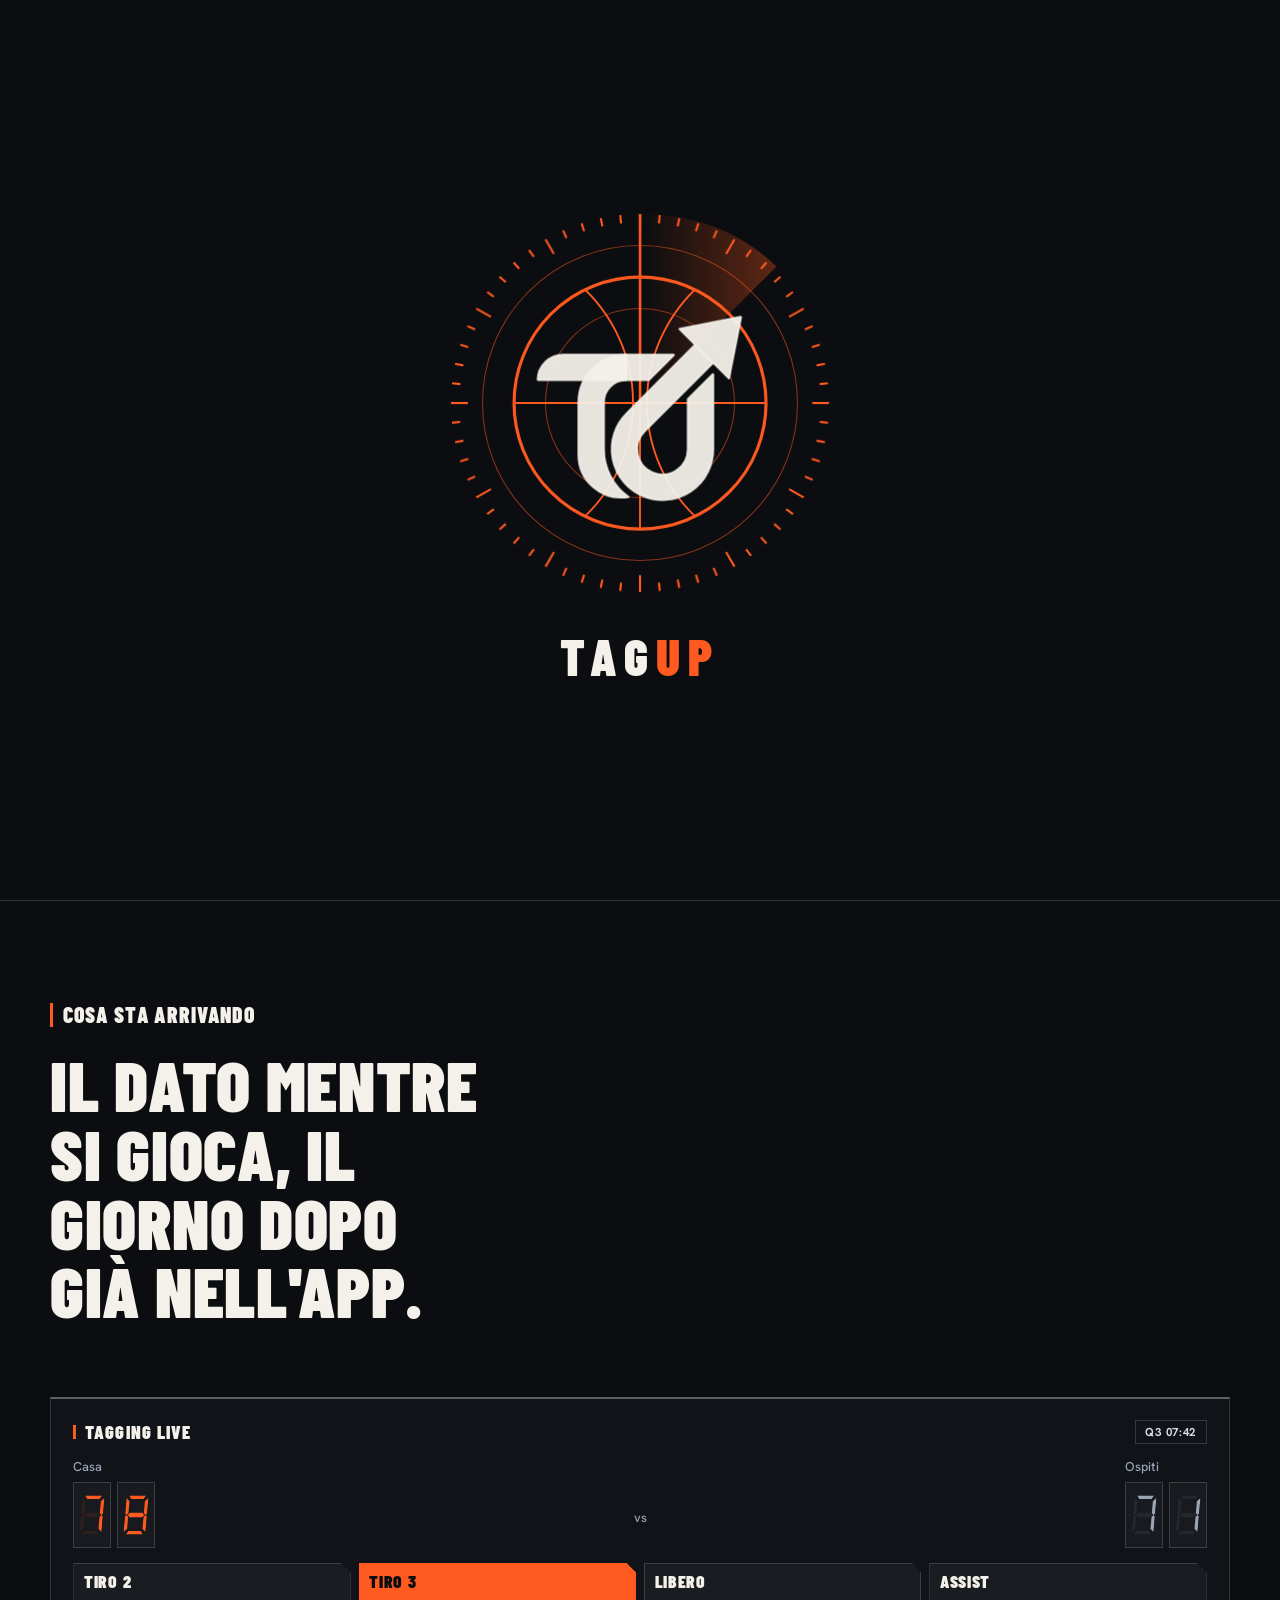
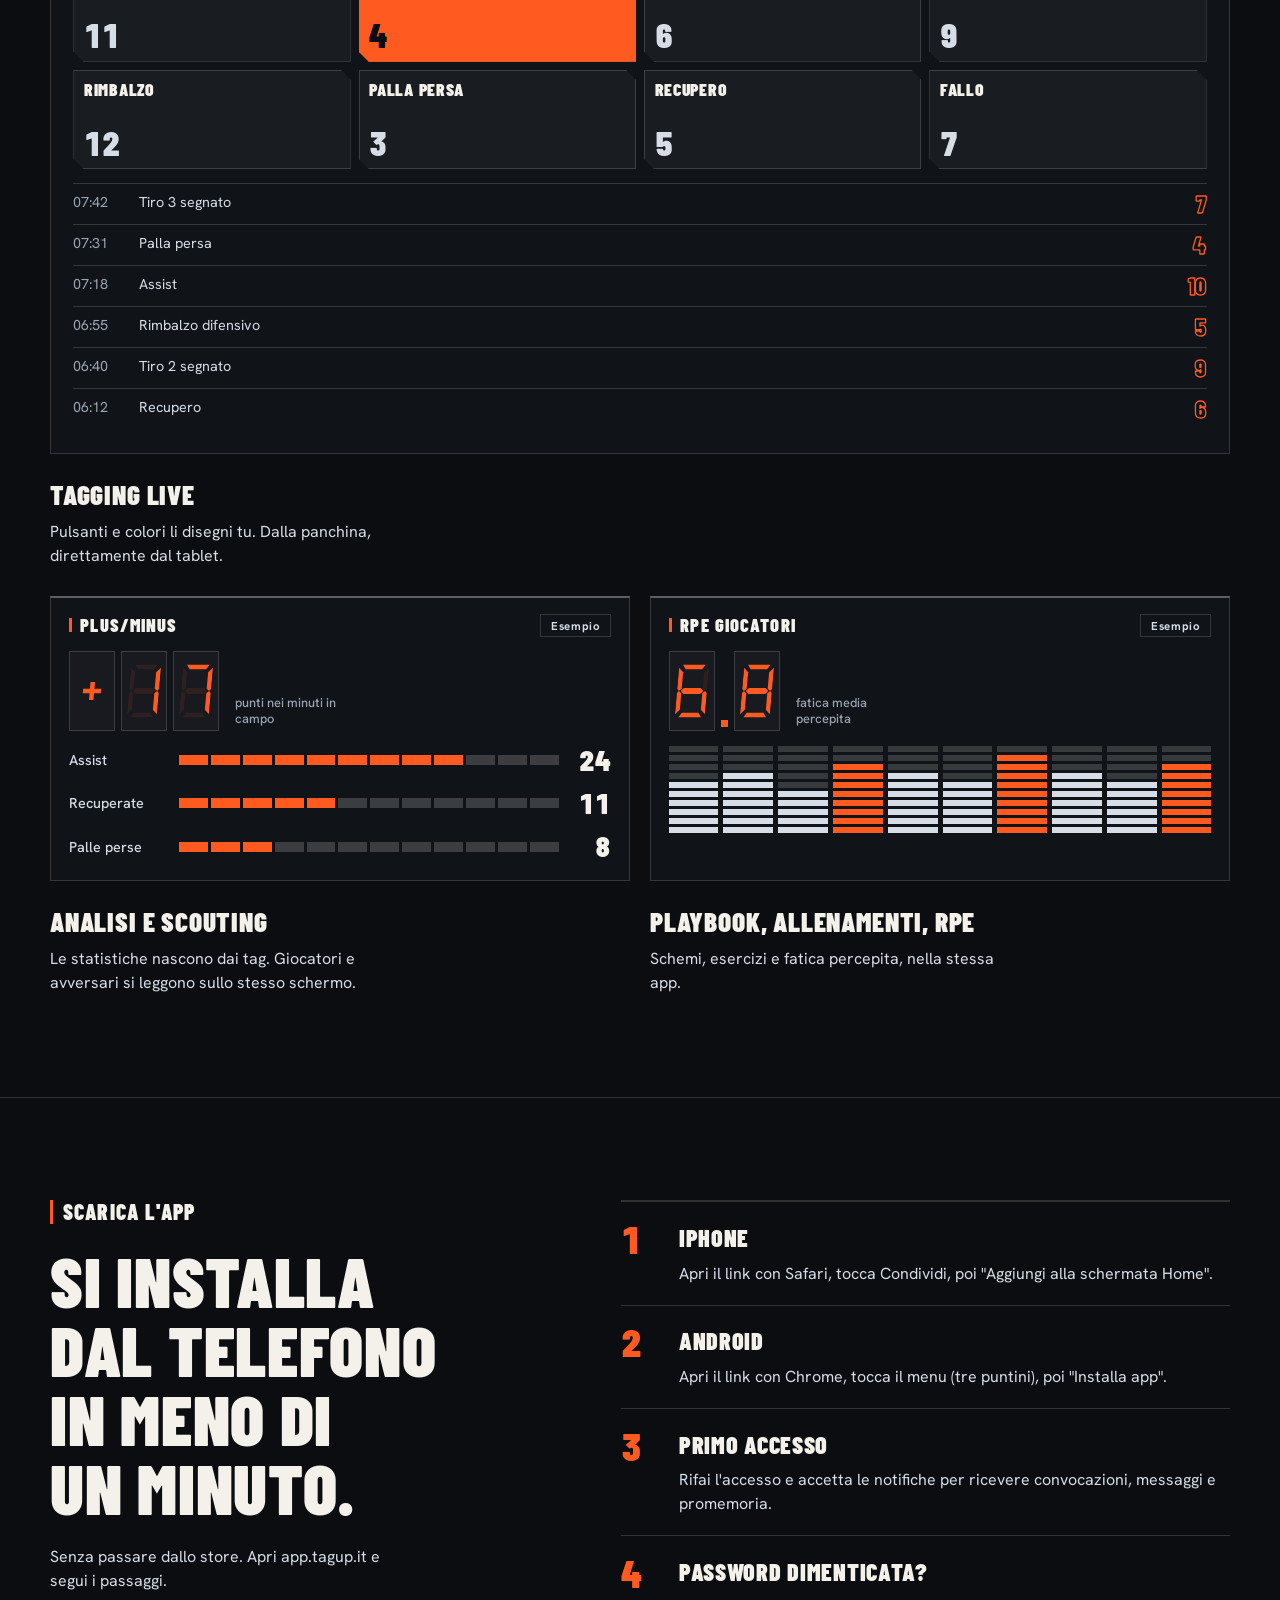
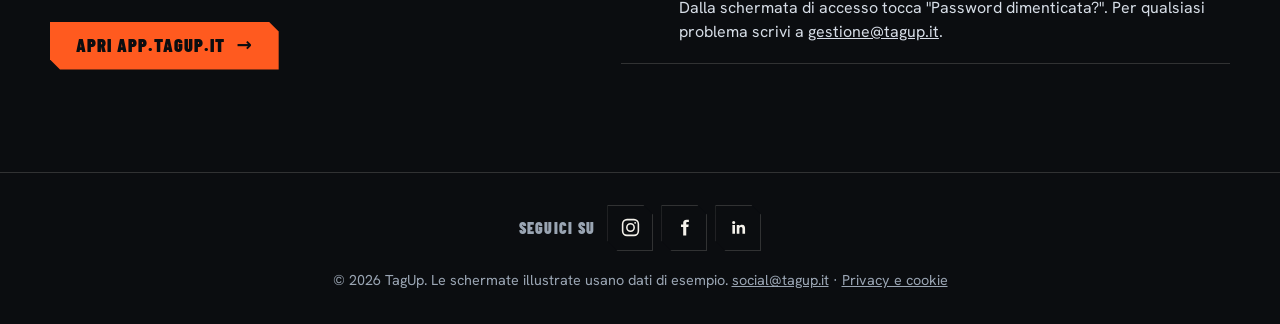
==== index.html @ e11e77d6 "Campo: corretti archi area e cerchio tiri liberi; blocchi allineati Co-Authored-By: Claude Sonnet 5." ====
<!doctype html><html lang="it"><head><meta charset="utf-8"><meta name="viewport" content="width=device-width, initial-scale=1, viewport-fit=cover"><title>TagUp | Sports intelligence per il basket italiano</title><meta name="description" content="TagUp è la piattaforma di sports intelligence per il basket italiano: tagging video, analisi, scouting e carichi di lavoro per società e allenatori. L'evoluzione del dato."><meta name="robots" content="index, follow, max-image-preview:large"><link rel="canonical" href="https://tagup.it/"><meta property="og:type" content="website"><meta property="og:locale" content="it_IT"><meta property="og:site_name" content="TagUp"><meta property="og:title" content="TagUp | Sports intelligence per il basket italiano"><meta property="og:description" content="Tagging, analisi, scouting e carichi di lavoro per il basket italiano. L'evoluzione del dato."><meta property="og:url" content="https://tagup.it/"><meta name="twitter:card" content="summary"><script type="application/ld+json">{"@context":"https://schema.org","@type":"Organization","name":"TagUp","url":"https://tagup.it/","logo":"https://tagup.it/assets/img/favicon-512.png","email":"social@tagup.it","description":"Sports intelligence per il basket italiano","sameAs":["https://www.instagram.com/tagup_sportsintelligence","https://www.facebook.com/share/19NBTanJYv/","https://www.linkedin.com/company/145360986/"]}</script><script type="application/ld+json">{"@context":"https://schema.org","@type":"WebSite","name":"TagUp","alternateName":"TagUp Sports Intelligence","url":"https://tagup.it/"}</script><meta name="theme-color" content="#0b0d10"><link rel="icon" href="/favicon.ico" sizes="any"><link rel="icon" type="image/svg+xml" href="/favicon.svg"><link rel="icon" type="image/png" sizes="48x48" href="/assets/img/favicon-48.png"><link rel="icon" type="image/png" sizes="192x192" href="/assets/img/favicon-192.png"><link rel="apple-touch-icon" href="/apple-touch-icon.png"><link rel="stylesheet" href="assets/css/app-fonts.css"><style>:root { --bg: #0b0d10; --ink: #f4f1ea; --mut: #9aa5b3; --or: #ff5a1f; --line: rgba(244,241,234,.16); --pad: max(18px, env(safe-area-inset-left, 0px)); color-scheme: dark; }
* { box-sizing: border-box; }
html { scroll-behavior: smooth; }
body { margin: 0; background: #0b0d10; color: var(--ink); font-family: "Archivo", "Helvetica Neue", Arial, sans-serif; line-height: 1.6; -webkit-font-smoothing: antialiased; overflow-x: clip; }
a { color: inherit; }
.sr { position: absolute; width: 1px; height: 1px; overflow: hidden; clip: rect(0 0 0 0); white-space: nowrap; }
:focus-visible { outline: 2px solid var(--or); outline-offset: 3px; }
.reel { position: relative; height: 100vh; height: 100svh; min-height: min(560px, 100svh); background: #0b0d10; overflow: hidden; }
#reel { position: absolute; inset: 0; width: 100%; height: 100%; display: block; }
.hud-top { position: absolute; z-index: 3; left: 0; right: 0; top: 0; display: flex; justify-content: space-between; align-items: center; padding: 18px var(--pad) 0 var(--pad); padding-right: max(18px, env(safe-area-inset-right, 0px)); }
.brand { display: inline-flex; align-items: center; gap: .6rem; font-weight: 900; font-size: 1.4rem; letter-spacing: .01em; text-decoration: none; text-transform: uppercase; }
.brand b { color: var(--or); } .mark { width: 36px; height: 33px; }
.pill { font-weight: 800; font-size: .72rem; letter-spacing: .2em; text-transform: uppercase; padding: .75rem 1rem; border: 1px solid var(--line); border-radius: 99px; color: var(--ink); background: rgba(6,8,12,.5); backdrop-filter: blur(6px); }
.pill i { display: inline-block; width: 7px; height: 7px; border-radius: 50%; background: var(--or); margin-right: .6rem; animation: pulse 1.6s infinite; }
@keyframes pulse { 50% { opacity: .25; } }
.hud-bot { position: absolute; z-index: 3; left: 0; right: 0; bottom: 0; padding: 0 var(--pad) max(18px, env(safe-area-inset-bottom, 0px)) var(--pad); padding-right: max(18px, env(safe-area-inset-right, 0px)); display: grid; gap: 14px; }
.hud-row { display: flex; justify-content: space-between; align-items: flex-end; gap: 18px; flex-wrap: wrap; }
.hud-l { min-width: 0; max-width: 520px; }
.idx { display: block; font-weight: 700; font-size: .72rem; letter-spacing: .22em; color: var(--mut); font-variant-numeric: tabular-nums; }
.hud-l b { display: block; font-weight: 900; font-size: clamp(1.4rem, 3vw, 2.1rem); text-transform: uppercase; letter-spacing: -.01em; line-height: 1.1; margin: .25rem 0; }
.hud-l p { margin: 0; color: #c8d0da; font-size: .98rem; line-height: 1.45; }
.cta { display: inline-flex; align-items: center; gap: .7rem; min-height: 52px; padding: 0 1.5rem; background: var(--or); color: #0b0f14; font-weight: 800; font-size: .84rem; letter-spacing: .16em; text-transform: uppercase; text-decoration: none; border-radius: 6px; transition: transform .2s, background .2s; }
.cta::after { content: "\2192"; } .cta:hover { background: #ff7a45; transform: translateY(-2px); }
.bar { display: flex; align-items: center; gap: 14px; }
.pp { flex: none; width: 40px; height: 40px; border: 1px solid var(--line); border-radius: 50%; background: rgba(6,8,12,.5); color: var(--ink); cursor: pointer; display: grid; place-items: center; }
.pp:hover { border-color: var(--ink); }
.pp::before { content: ""; width: 12px; height: 14px; border-left: 4px solid currentColor; border-right: 4px solid currentColor; }
.pp.is-paused::before { width: 0; height: 0; border: 0; border-left: 12px solid currentColor; border-top: 8px solid transparent; border-bottom: 8px solid transparent; margin-left: 3px; }
.segs { flex: 1; display: grid; grid-template-columns: 3fr 3fr 3.5fr 3.5fr 2fr; gap: 6px; min-width: 0; }
.segs button { position: relative; height: 22px; padding: 0; border: 0; background: transparent; cursor: pointer; }
.segs button::before { content: ""; position: absolute; left: 0; right: 0; top: 9px; height: 3px; background: var(--line); }
.segs button::after { content: ""; position: absolute; left: 0; right: 0; top: 9px; height: 3px; background: var(--or); transform: scaleX(var(--f, 0)); transform-origin: 0 50%; }
.segs button:hover::before { background: rgba(244,241,234,.4); }
#tc { flex: none; font-weight: 700; font-size: .72rem; letter-spacing: .14em; color: var(--mut); font-variant-numeric: tabular-nums; }
@media (max-width: 620px) { #tc { display: none; } .hud-l p { font-size: .9rem; } .cta { width: 100%; justify-content: center; } .hud-row { align-items: stretch; } .pill { font-size: .62rem; padding: .6rem .8rem; } }
.next { padding: clamp(4rem, 9vw, 7rem) var(--pad); border-top: 1px solid var(--line); background: #090c11; }
.wrap { max-width: 1180px; margin: 0 auto; }
.lab { display: flex; align-items: center; gap: .8rem; font-weight: 800; font-size: .74rem; letter-spacing: .22em; text-transform: uppercase; margin-bottom: 1.2rem; } .lab::before { content: ""; width: 28px; height: 3px; background: var(--or); }
.next h2 { font-weight: 900; text-transform: uppercase; font-size: clamp(2rem, 5vw, 3.6rem); line-height: .98; letter-spacing: -.01em; margin: 0 0 2.5rem; max-width: 16ch; }

.foot { padding: 2rem var(--pad); text-align: center; color: var(--mut); font-size: .9rem; border-top: 1px solid var(--line); background: #0b0d10; }
.foot a { text-decoration: underline; }
@media (prefers-reduced-motion: reduce) { .pill i { animation: none; } html { scroll-behavior: auto; } }

.hud-r { display: flex; align-items: center; gap: 18px; flex-wrap: wrap; }
.soc { display: flex; align-items: center; gap: 12px; }
.soc__t { font-weight: 800; font-size: .72rem; letter-spacing: .2em; text-transform: uppercase; color: var(--mut); }
.soc__l { list-style: none; margin: 0; padding: 0; display: flex; gap: 8px; }
.soc__l a { display: grid; place-items: center; width: 46px; height: 46px; border: 1px solid var(--line); border-radius: 50%; color: var(--ink); background: rgba(6,8,12,.55); backdrop-filter: blur(6px); transition: border-color .2s, color .2s, transform .2s; }
.soc__l a:hover { border-color: var(--or); color: var(--or); transform: translateY(-2px); }
.soc__l svg { width: 21px; height: 21px; }
.soc--f { justify-content: center; margin-bottom: 1.2rem; }
.foot p { margin: 0; }
@media (max-width: 620px) { .hud-r { width: 100%; flex-direction: column; align-items: stretch; gap: 12px; } .hud-r .soc { justify-content: space-between; } }

.hud-l p { min-height: 2.9em; }
@media (max-width: 620px) {
  .hud-r { flex-direction: row; align-items: center; gap: 10px; }
  .hud-r .soc__t { display: none; } .hud-r .soc { flex: none; } .hud-r .cta { flex: 1; width: auto; min-width: 0; padding: 0 1rem; min-height: 46px; }
  .hud-bot { gap: 10px; } .hud-l p { min-height: 0; font-size: .88rem; } .hud-l b { font-size: 1.25rem; }
}
@media (max-height: 520px) { .hud-l p { display: none; } .hud-bot { gap: 8px; } .hud-l b { font-size: 1.2rem; margin: .15rem 0 0; } .pill { padding: .55rem .8rem; } }
@media (max-width: 380px) { .brand { font-size: 1.2rem; } .mark { width: 30px; height: 28px; } }

.app { padding: clamp(4rem, 9vw, 7rem) var(--pad); border-top: 1px solid var(--line); background: #0b0d10; }
.app__in { display: grid; gap: 2.5rem; grid-template-columns: minmax(0, 1fr); max-width: 1100px; margin: 0 auto; }
.app h2 { font-weight: 900; text-transform: uppercase; font-size: clamp(1.9rem, 4.6vw, 3.2rem); line-height: 1; letter-spacing: -.01em; margin: 0 0 1.2rem; }
.app__p { color: var(--mut); margin: 0 0 1.6rem; max-width: 40ch; }
.app__cta { display: inline-flex; width: auto; }
.steps { list-style: none; margin: 0; padding: 0; display: grid; gap: 0; counter-reset: s; min-width: 0; }
.steps li { display: grid; gap: .35rem; padding: 1.2rem 0 1.3rem 0; border-top: 1px solid var(--line); }
.steps li:last-child { border-bottom: 1px solid var(--line); }
.steps b { font-weight: 800; text-transform: uppercase; letter-spacing: .08em; font-size: .85rem; color: var(--or, #ff5a1f); }
.steps span { color: #f4f1ea; line-height: 1.5; overflow-wrap: anywhere; }
.steps a { text-decoration: underline; }
@media (min-width: 860px) { .app__in { grid-template-columns: minmax(0, 5fr) minmax(0, 6fr); gap: 4rem; align-items: start; } }

/* ===== Sistema visivo: sala controllo ===== */
/* token centralizzati: cambiare qui cambia tutto il sito */
:root {
  --bg: #0b0d10; --panel: rgba(18,21,26,.72); --ink: #f4f1ea; --mut: #9aa5b3; --soft: #d6dde6;
  --line: rgba(244,241,234,.16); --line-2: rgba(244,241,234,.34);
  --or: #ff5a1f; --or-t: #ff9a6b; --on-or: #0b0d10;
  --display: "Tagup Display", "Arial Narrow", Impact, sans-serif; --text: "Tagup Text", system-ui, -apple-system, "Segoe UI", sans-serif;
  --cut: polygon(0 0, calc(100% - 10px) 0, 100% 10px, 100% 100%, 10px 100%, 0 calc(100% - 10px));
  --fs-big: clamp(2rem, 5.6vw, 4.4rem); --fs-t: clamp(1.7rem, 3.4vw, 2.5rem);
}
body { font-family: var(--text); font-size: 16px; line-height: 1.5; background: var(--bg); color: var(--ink); }
.reel { background: var(--bg); }
.next, .app, .foot { background: var(--bg); }
.skip-l { position: absolute; left: 12px; top: -60px; z-index: 100000; background: var(--or); color: var(--on-or); font: 400 1.1rem var(--display); letter-spacing: .06em; padding: .7rem 1rem; text-decoration: none; text-transform: uppercase; clip-path: var(--cut); }
.skip-l:focus { top: 12px; }
/* titoli, pulsanti e numeri: display condensato, maiuscolo, niente ombre */
.brand, .hud-l b, .big, .blk h3, .steps b, .ct, .cta, .pill { font-family: var(--display); font-weight: 400; text-transform: uppercase; }
.brand { font-size: 1.7rem; letter-spacing: .02em; line-height: 1.1; }
.hud-l b { font-size: var(--fs-t); line-height: 1.05; letter-spacing: .02em; }
.idx, #tc { font-family: var(--text); font-variant-numeric: tabular-nums; }
/* intestazione di sezione: barra d'accento da 3px, come nell'app */
.ct { display: flex; align-items: center; gap: .6rem; margin: 0 0 1.4rem; font-size: 1.35rem; letter-spacing: .06em; }
.ct::before { content: ""; width: 3px; height: 1.1em; background: var(--or); flex: none; }
.big { margin: 0; font-size: var(--fs-big); line-height: .98; letter-spacing: .01em; max-width: 14ch; text-wrap: balance; }
/* pulsanti: spigoli tagliati, riempimento piatto */
.pill { font-size: 1rem; letter-spacing: .06em; padding: .55rem 1rem; border: 1px solid var(--line); border-radius: 0; clip-path: var(--cut); background: var(--bg); }
.pill i { border-radius: 0; width: 7px; height: 7px; }
.cta { min-height: 48px; padding: 0 1.6rem; font-size: 1.15rem; letter-spacing: .06em; background: var(--or); border: 0; border-radius: 0; color: var(--on-or); clip-path: var(--cut); }
.cta:hover { background: var(--or-t); transform: none; filter: none; }
.cta::after { content: "\2192"; font-family: var(--text); font-weight: 700; }
.soc__l a, .pp { border-radius: 0; background: var(--bg); clip-path: var(--cut); border: 0; box-shadow: inset 0 0 0 1px var(--line); }
.soc__l a { box-shadow: inset 0 0 0 1px var(--line); } .soc__l a:hover { color: var(--or-t); box-shadow: inset 0 0 0 1px var(--or); transform: none; }
.soc__t { font: 400 1rem var(--display); letter-spacing: .08em; text-transform: uppercase; color: var(--mut); }
.hud-l p, .card p, .blk p, .steps span, .app__p { color: var(--soft); }
.hud-l p { font-size: 1rem; }
/* schermate dell'app in miniatura: stessi pannelli, chip e numeri dell'app, dati di esempio */
.next { padding: clamp(3.5rem, 8vw, 7rem) var(--pad); border-top: 1px solid var(--line); }
.blocks { display: grid; gap: 1.25rem; margin-top: clamp(2.5rem, 6vw, 4.5rem); grid-template-columns: minmax(0, 1fr); }
.blk { display: flex; flex-direction: column; gap: .7rem; min-width: 0; }
.blk h3 { margin: .9rem 0 0; font-size: 1.7rem; line-height: 1.05; letter-spacing: .03em; }
.blk p { margin: 0; max-width: 40ch; }
.scr { margin: 0; flex: 1; display: flex; flex-direction: column; gap: .9rem; padding: 1rem 1.1rem 1.2rem; background: var(--panel); border: 1px solid var(--line); border-top: 2px solid var(--line-2); }
.scr__h { display: flex; justify-content: space-between; align-items: center; gap: .6rem; }
.scr__t { display: flex; align-items: center; gap: .55rem; font: 400 1.15rem var(--display); letter-spacing: .06em; text-transform: uppercase; }
.scr__t::before { content: ""; width: 3px; height: 14px; background: var(--or); }
.chip { font: 700 .72rem var(--text); letter-spacing: .06em; padding: .2rem .6rem; border: 1px solid var(--line); color: var(--soft); font-variant-numeric: tabular-nums; white-space: nowrap; }
.kv { font: 400 3.4rem/1 var(--display); font-variant-numeric: tabular-nums; color: var(--or); }
.scr .gl { stroke: var(--line); stroke-width: 1; fill: none; vector-effect: non-scaling-stroke; }
.scr .ln { fill: none; stroke-width: 2; stroke-linejoin: miter; vector-effect: non-scaling-stroke; } .scr .ln.o { stroke: var(--or); } .scr .ln.w { stroke: var(--soft); }
.scr .dt.o { fill: var(--or); } .scr .dt.w { fill: var(--soft); }
.pad { display: grid; grid-template-columns: repeat(4, minmax(0, 1fr)); gap: .5rem; }
.tg { display: flex; flex-direction: column; justify-content: space-between; gap: .5rem; min-height: 4.6rem; padding: .55rem .6rem; border: 1px solid var(--line); background: rgba(244,241,234,.04); clip-path: var(--cut); }
.tg b { font: 400 1.05rem/1.05 var(--display); letter-spacing: .04em; text-transform: uppercase; }
.tg i { font: 400 1.7rem/1 var(--display); font-style: normal; color: var(--mut); font-variant-numeric: tabular-nums; }
.tg.on { background: var(--or); border-color: var(--or); } .tg.on b, .tg.on i { color: var(--on-or); }
.ev { list-style: none; margin: 0; padding: 0; display: grid; }
.ev li { display: grid; grid-template-columns: 3.4rem 1fr auto; gap: .7rem; padding: .5rem 0; border-top: 1px solid var(--line); font-size: .9rem; color: var(--soft); }
.ev time { color: var(--mut); font-variant-numeric: tabular-nums; } .ev b { font: 400 1.05rem var(--display); letter-spacing: .04em; color: var(--ink); }
@media (min-width: 900px) {
  .blocks { grid-template-columns: repeat(12, minmax(0, 1fr)); grid-template-rows: auto auto; column-gap: 1.25rem; row-gap: 1.75rem; }
  .b1 { grid-column: 1 / -1; } .b2 { grid-column: 1 / span 6; } .b3 { grid-column: 7 / span 6; } .b2 .scr, .b3 .scr { flex: 1; }
  .b1 .scr { padding: 1.3rem 1.4rem 1.5rem; } 
  .b1 .tg { min-height: 6.2rem; } .b1 .kv { font-size: 4rem; }
}
@media (max-width: 420px) { .pad { grid-template-columns: repeat(2, minmax(0, 1fr)); } }
/* una sola animazione d'ingresso: le linee dei grafici si tracciano quando entrano in vista */
.js .tr { stroke-dasharray: 1; stroke-dashoffset: 1; }
.js .blk.in .tr { animation: trace 1.2s cubic-bezier(.3,.6,.2,1) forwards; } .js .blk.in .tr:nth-child(odd) { animation-delay: .1s; }
@keyframes trace { to { stroke-dashoffset: 0; } }
/* sezione app: i passi sono davvero una sequenza, quindi numerati */
.app { padding: clamp(3.5rem, 8vw, 7rem) var(--pad); border-top: 1px solid var(--line); }
.app__p { color: var(--soft); margin: 1.4rem 0 1.8rem; max-width: 38ch; }
.steps { counter-reset: s; border-top: 2px solid var(--line); }
.steps li { counter-increment: s; grid-template-columns: 3.2rem minmax(0, 1fr); column-gap: .4rem; padding: 1.1rem 0 1.2rem; border-top: 0; border-bottom: 1px solid var(--line); }
.steps li::before { content: counter(s); grid-row: 1 / span 2; font: 400 2.4rem/1 var(--display); color: var(--or); font-variant-numeric: tabular-nums; }
.steps li:last-child { border-bottom: 1px solid var(--line); }
.steps b { font-size: 1.5rem; letter-spacing: .03em; color: var(--ink); }
.steps span { color: var(--soft); }
.foot { border-top: 1px solid var(--line); font-size: .9rem; color: var(--mut); }
a:hover { color: var(--or-t); }
:focus-visible { outline: 3px solid var(--or); outline-offset: 3px; }
.cta:focus-visible, .pill:focus-visible, .soc__l a:focus-visible, .pp:focus-visible, .skip-l:focus-visible { clip-path: none; }
@media (max-width: 620px) { .brand { font-size: 1.5rem; } }
@media (prefers-reduced-motion: reduce) { .js .tr { stroke-dasharray: none; stroke-dashoffset: 0; } .js .blk.in .tr { animation: none; } }
.next .ct, .app .ct { max-width: none; font-size: 1.35rem; line-height: 1.1; letter-spacing: .06em; margin: 0 0 1.4rem; text-transform: uppercase; }
.app__in { max-width: 1180px; }

/* ===== componenti dell'app: display a 7 segmenti, barre a celle, numeri a contorno ===== */
.dgs { display: inline-flex; gap: 6px; align-items: flex-end; }
.dg { width: 38px; height: 66px; display: grid; place-items: center; padding: 7px; background: rgba(244,241,234,.03); border: 1px solid var(--line); color: var(--or); }
.dg svg { width: 100%; height: 100%; display: block; transform: skewX(-5deg); } .dg .s { fill: currentColor; opacity: .09; } .dg .s.on { opacity: 1; }
.lose .dg { color: var(--mut); } .dgs .pt { width: 7px; height: 7px; background: var(--or); align-self: flex-end; margin-bottom: 4px; }
.score { display: flex; align-items: flex-end; justify-content: space-between; gap: .8rem; }
.score > div { display: grid; gap: .45rem; } .score small, .scr__d small { font: 500 .8rem var(--text); color: var(--mut); }
.score em { font: 500 .8rem var(--text); font-style: normal; color: var(--mut); padding-bottom: 1.4rem; }
.scr__d { display: flex; align-items: flex-end; gap: 1rem; flex-wrap: wrap; } .scr__d small { padding-bottom: .3rem; max-width: 16ch; line-height: 1.25; }
.scr__d .dg { width: 46px; height: 80px; }
.pm { display: grid; grid-template-columns: 6.2rem minmax(0, 1fr) 2.6rem; align-items: center; gap: .7rem; font: 500 .9rem var(--text); color: var(--soft); }
.pm b { font: 900 1.8rem/1 var(--display); color: var(--ink); text-align: right; font-variant-numeric: tabular-nums; }
.sb { display: grid; grid-template-columns: repeat(12, 1fr); gap: 3px; height: 10px; } .sb i { background: var(--line-2); opacity: .55; } .sb i.on { background: var(--or); opacity: 1; }
.eqw { display: grid; grid-template-columns: repeat(10, 1fr); gap: 5px; align-items: end; }
.eqc { display: flex; flex-direction: column-reverse; gap: 3px; } .eqc i { height: 6px; background: var(--line-2); opacity: .5; } .eqc i.on { background: var(--soft); opacity: 1; } .eqc.hot i.on { background: var(--or); }
.ev b.jn { font: 900 1.5rem/1 var(--display); color: transparent; -webkit-text-stroke: 1.3px var(--or); letter-spacing: .02em; min-width: 2ch; text-align: right; }
.tg i { color: var(--soft); } .tg b { font-size: 1.1rem; } .tg i { font-size: 2.1rem; }
.tg.on { box-shadow: none; }
.scr { background: rgba(18,21,26,.82); }
</style></head><body><a class="skip-l" href="#main">Vai ai contenuti</a><div id="tgjv" aria-hidden="true">
<svg viewBox="0 0 400 400" aria-hidden="true"><defs><linearGradient id="rg3" x1="0" y1="0" x2="1" y2="0"><stop offset="0" stop-color="#ff5a1f" stop-opacity="0"/><stop offset="1" stop-color="#ff5a1f" stop-opacity=".35"/></linearGradient><clipPath id="rc3"><circle cx="200" cy="200" r="120"/></clipPath></defs><g class="hud"><circle class="rrg" cx="200" cy="200" r="150"/><circle class="rrg" cx="200" cy="200" r="90"/><line class="rtk" x1="364.0" y1="200.0" x2="380.0" y2="200.0" style="animation-delay:0.10s"/><line class="rtk" x1="371.1" y1="218.0" x2="379.0" y2="218.8" style="animation-delay:0.12s"/><line class="rtk" x1="368.2" y1="235.8" x2="376.1" y2="237.4" style="animation-delay:0.14s"/><line class="rtk" x1="363.6" y1="253.2" x2="371.2" y2="255.6" style="animation-delay:0.16s"/><line class="rtk" x1="357.1" y1="270.0" x2="364.4" y2="273.2" style="animation-delay:0.18s"/><line class="rtk" x1="342.0" y1="282.0" x2="355.9" y2="290.0" style="animation-delay:0.20s"/><line class="rtk" x1="339.2" y1="301.1" x2="345.6" y2="305.8" style="animation-delay:0.22s"/><line class="rtk" x1="327.8" y1="315.1" x2="333.8" y2="320.4" style="animation-delay:0.24s"/><line class="rtk" x1="315.1" y1="327.8" x2="320.4" y2="333.8" style="animation-delay:0.26s"/><line class="rtk" x1="301.1" y1="339.2" x2="305.8" y2="345.6" style="animation-delay:0.28s"/><line class="rtk" x1="282.0" y1="342.0" x2="290.0" y2="355.9" style="animation-delay:0.30s"/><line class="rtk" x1="270.0" y1="357.1" x2="273.2" y2="364.4" style="animation-delay:0.32s"/><line class="rtk" x1="253.2" y1="363.6" x2="255.6" y2="371.2" style="animation-delay:0.34s"/><line class="rtk" x1="235.8" y1="368.2" x2="237.4" y2="376.1" style="animation-delay:0.36s"/><line class="rtk" x1="218.0" y1="371.1" x2="218.8" y2="379.0" style="animation-delay:0.38s"/><line class="rtk" x1="200.0" y1="364.0" x2="200.0" y2="380.0" style="animation-delay:0.40s"/><line class="rtk" x1="182.0" y1="371.1" x2="181.2" y2="379.0" style="animation-delay:0.42s"/><line class="rtk" x1="164.2" y1="368.2" x2="162.6" y2="376.1" style="animation-delay:0.44s"/><line class="rtk" x1="146.8" y1="363.6" x2="144.4" y2="371.2" style="animation-delay:0.46s"/><line class="rtk" x1="130.0" y1="357.1" x2="126.8" y2="364.4" style="animation-delay:0.48s"/><line class="rtk" x1="118.0" y1="342.0" x2="110.0" y2="355.9" style="animation-delay:0.50s"/><line class="rtk" x1="98.9" y1="339.2" x2="94.2" y2="345.6" style="animation-delay:0.52s"/><line class="rtk" x1="84.9" y1="327.8" x2="79.6" y2="333.8" style="animation-delay:0.54s"/><line class="rtk" x1="72.2" y1="315.1" x2="66.2" y2="320.4" style="animation-delay:0.56s"/><line class="rtk" x1="60.8" y1="301.1" x2="54.4" y2="305.8" style="animation-delay:0.58s"/><line class="rtk" x1="58.0" y1="282.0" x2="44.1" y2="290.0" style="animation-delay:0.60s"/><line class="rtk" x1="42.9" y1="270.0" x2="35.6" y2="273.2" style="animation-delay:0.62s"/><line class="rtk" x1="36.4" y1="253.2" x2="28.8" y2="255.6" style="animation-delay:0.64s"/><line class="rtk" x1="31.8" y1="235.8" x2="23.9" y2="237.4" style="animation-delay:0.66s"/><line class="rtk" x1="28.9" y1="218.0" x2="21.0" y2="218.8" style="animation-delay:0.68s"/><line class="rtk" x1="36.0" y1="200.0" x2="20.0" y2="200.0" style="animation-delay:0.70s"/><line class="rtk" x1="28.9" y1="182.0" x2="21.0" y2="181.2" style="animation-delay:0.72s"/><line class="rtk" x1="31.8" y1="164.2" x2="23.9" y2="162.6" style="animation-delay:0.74s"/><line class="rtk" x1="36.4" y1="146.8" x2="28.8" y2="144.4" style="animation-delay:0.76s"/><line class="rtk" x1="42.9" y1="130.0" x2="35.6" y2="126.8" style="animation-delay:0.78s"/><line class="rtk" x1="58.0" y1="118.0" x2="44.1" y2="110.0" style="animation-delay:0.80s"/><line class="rtk" x1="60.8" y1="98.9" x2="54.4" y2="94.2" style="animation-delay:0.82s"/><line class="rtk" x1="72.2" y1="84.9" x2="66.2" y2="79.6" style="animation-delay:0.84s"/><line class="rtk" x1="84.9" y1="72.2" x2="79.6" y2="66.2" style="animation-delay:0.86s"/><line class="rtk" x1="98.9" y1="60.8" x2="94.2" y2="54.4" style="animation-delay:0.88s"/><line class="rtk" x1="118.0" y1="58.0" x2="110.0" y2="44.1" style="animation-delay:0.90s"/><line class="rtk" x1="130.0" y1="42.9" x2="126.8" y2="35.6" style="animation-delay:0.92s"/><line class="rtk" x1="146.8" y1="36.4" x2="144.4" y2="28.8" style="animation-delay:0.94s"/><line class="rtk" x1="164.2" y1="31.8" x2="162.6" y2="23.9" style="animation-delay:0.96s"/><line class="rtk" x1="182.0" y1="28.9" x2="181.2" y2="21.0" style="animation-delay:0.98s"/><line class="rtk" x1="200.0" y1="36.0" x2="200.0" y2="20.0" style="animation-delay:1.00s"/><line class="rtk" x1="218.0" y1="28.9" x2="218.8" y2="21.0" style="animation-delay:1.02s"/><line class="rtk" x1="235.8" y1="31.8" x2="237.4" y2="23.9" style="animation-delay:1.04s"/><line class="rtk" x1="253.2" y1="36.4" x2="255.6" y2="28.8" style="animation-delay:1.06s"/><line class="rtk" x1="270.0" y1="42.9" x2="273.2" y2="35.6" style="animation-delay:1.08s"/><line class="rtk" x1="282.0" y1="58.0" x2="290.0" y2="44.1" style="animation-delay:1.10s"/><line class="rtk" x1="301.1" y1="60.8" x2="305.8" y2="54.4" style="animation-delay:1.12s"/><line class="rtk" x1="315.1" y1="72.2" x2="320.4" y2="66.2" style="animation-delay:1.14s"/><line class="rtk" x1="327.8" y1="84.9" x2="333.8" y2="79.6" style="animation-delay:1.16s"/><line class="rtk" x1="339.2" y1="98.9" x2="345.6" y2="94.2" style="animation-delay:1.18s"/><line class="rtk" x1="342.0" y1="118.0" x2="355.9" y2="110.0" style="animation-delay:1.20s"/><line class="rtk" x1="357.1" y1="130.0" x2="364.4" y2="126.8" style="animation-delay:1.22s"/><line class="rtk" x1="363.6" y1="146.8" x2="371.2" y2="144.4" style="animation-delay:1.24s"/><line class="rtk" x1="368.2" y1="164.2" x2="376.1" y2="162.6" style="animation-delay:1.26s"/><line class="rtk" x1="371.1" y1="182.0" x2="379.0" y2="181.2" style="animation-delay:1.28s"/><g class="rsw"><path d="M200 200L200 20A180 180 0 0 1 330 70Z" fill="url(#rg3)"/><line x1="200" y1="200" x2="200" y2="20" stroke="#ff5a1f" stroke-width="2.5"/></g><circle class="rbl" cx="200" cy="200" r="120"/><g clip-path="url(#rc3)"><path class="rsm" d="M200 70V330M70 200H330M136 82A150 150 0 0 1 136 318M264 82A150 150 0 0 0 264 318"/></g></g><g transform="translate(200 204) scale(.42) translate(-295 -410)"><path class="lp" pathLength="1" d="M62.80 348.6A58 58 0 0 1 120.80 290.6H263.80V348.6Z"/><path class="lp" pathLength="1" d="M373.03 290.6H263.80A108.5 108.5 0 0 0 155.30 399.10V517.5A97.51 97.51 0 0 0 269.32 613.60A132.70 132.70 0 0 1 213.30 505.30V399.10A50.5 50.5 0 0 1 263.80 348.6H315.03Z"/><path class="lp" pathLength="1" d="M461.20 333.81V505.3A115.2 115.2 0 1 1 264.54 423.84L420.07 268.31L461.01 309.25L305.48 464.78A57.3 57.3 0 1 0 403.30 505.30V391.71Z"/><path class="lp" pathLength="1" d="M524.64 204.68L496.97 345.21L440.54 288.78L384.11 232.35Z"/></g></svg>
<div class="tgjv-nm">Tag<b>Up</b></div>
</div>
<style>
#tgjv{position:fixed;inset:0;z-index:99999;background:#0b0d10;display:none;flex-direction:column;align-items:center;justify-content:center;gap:18px;padding-bottom:3vh;cursor:pointer;overflow:hidden}
#tgjv.on{display:flex}
#tgjv.out{animation:tgjvout .5s ease-in forwards}
#tgjv svg{width:min(70vmin,420px);height:auto;overflow:visible}
#tgjv .tgjv-nm{font:900 clamp(30px,7.5vw,50px)/1 "Tagup Display","Arial Narrow",system-ui,sans-serif;letter-spacing:.16em;text-transform:uppercase;color:#f4f1ea;opacity:0;animation:tgjvo .5s 1.5s forwards}
#tgjv .rrg{fill:none;stroke:#ff5a1f;stroke-width:1;opacity:.5}
#tgjv .rtk{stroke:#ff5a1f;stroke-width:2;opacity:0;animation:tgjvo .6s .2s forwards}
#tgjv .rsw{transform-origin:200px 200px;animation:tgjvsp 1.6s .1s linear 2}
#tgjv .rbl{fill:none;stroke:#ff5a1f;stroke-width:3;opacity:0;animation:tgjvo .3s .5s forwards}
#tgjv .rsm{fill:none;stroke:#ff5a1f;stroke-width:1.8;opacity:0;animation:tgjvo .3s .8s forwards}
#tgjv .lp{fill:rgba(255,90,31,0);stroke:#ff5a1f;stroke-width:4;stroke-linejoin:round;stroke-dasharray:1;stroke-dashoffset:1;animation:tgjvd 1s .9s forwards,tgjvlf .4s 1.8s forwards}
#tgjv .tgjv-nm b{color:#ff5a1f}html.tgjv-lock{overflow:hidden}
#tgjv .hud,#tgjv .tgjv-nm{transition:opacity .35s ease-out}
#tgjv.fly{background:transparent;pointer-events:none;transition:background .35s ease-out;cursor:default}
#tgjv.fly .hud,#tgjv.fly .tgjv-nm{opacity:0!important}
#tgjv svg{transition:transform .8s cubic-bezier(.65,0,.2,1),opacity .25s ease-out}
#tgjv.land svg{opacity:0}
html.tgjv-brand .brand .mark{opacity:0}.brand .mark{transition:opacity .25s ease-out}
@keyframes tgjvo{to{opacity:1}}@keyframes tgjvd{to{stroke-dashoffset:0}}@keyframes tgjvsp{to{transform:rotate(360deg)}}
@keyframes tgjvlf{to{fill:rgba(244,241,234,.95);stroke:rgba(244,241,234,.95)}}@keyframes tgjvout{to{opacity:0}}
@media (prefers-reduced-motion:reduce){#tgjv{display:none!important}}
</style>
<script>
(function(){
  var el=document.getElementById('tgjv');if(!el)return;
  var rilascia=function(){window.__tgjvHold=false;document.documentElement.classList.remove('tgjv-lock');if(window.__reelRelease)window.__reelRelease()};
  try{if(matchMedia('(prefers-reduced-motion: reduce)').matches)return}catch(e){}
  window.__tgjvHold=true;document.documentElement.classList.add('tgjv-lock','tgjv-brand');
  var AC=window.AudioContext||window.webkitAudioContext,ctx=null,vivo=false,pend=false,t0=0,nb=null,to=0;
  var EV=['pointerup','touchend','click','keydown'];
  function audio(){if(!AC)return null;if(!ctx){try{ctx=new AC()}catch(e){return null}}return ctx}
  function sblocca(){var c=audio();if(c&&c.state==='suspended'){try{c.resume()}catch(e){}}}
  EV.forEach(function(ev){addEventListener(ev,sblocca,{passive:true,capture:true})});
  function rumore(c){if(nb&&nb.sampleRate===c.sampleRate)return nb;nb=c.createBuffer(1,Math.floor(c.sampleRate*.08),c.sampleRate);var d=nb.getChannelData(0);for(var i=0;i<d.length;i++)d[i]=Math.random()*2-1;return nb}
  function clack(m,at,f,v,dur){dur=dur||.03;var c=ctx,s=c.createBufferSource();s.buffer=rumore(c);var bp=c.createBiquadFilter();bp.type='bandpass';bp.frequency.value=f;bp.Q.value=4;var g=c.createGain();g.gain.setValueAtTime(0,at);g.gain.linearRampToValueAtTime(v,at+.002);g.gain.exponentialRampToValueAtTime(.001,at+dur);s.connect(bp);bp.connect(g);g.connect(m);s.start(at);s.stop(at+dur+.03);
    var q=c.createOscillator(),qg=c.createGain();q.type='triangle';q.frequency.setValueAtTime(f/8,at);q.frequency.exponentialRampToValueAtTime(70,at+.035);qg.gain.setValueAtTime(v*.55,at);qg.gain.exponentialRampToValueAtTime(.001,at+.04);q.connect(qg);qg.connect(m);q.start(at);q.stop(at+.06)}
  function thud(m,k,f0,f1,v,len){var c=ctx,o=c.createOscillator(),g=c.createGain();o.type='sine';o.frequency.setValueAtTime(f0,k);o.frequency.exponentialRampToValueAtTime(f1,k+len*.7);g.gain.setValueAtTime(v,k);g.gain.exponentialRampToValueAtTime(.001,k+len);o.connect(g);g.connect(m);o.start(k);o.stop(k+len+.05);
    var s=c.createBufferSource();s.buffer=rumore(c);var lp=c.createBiquadFilter();lp.type='lowpass';lp.frequency.value=900;var g2=c.createGain();g2.gain.setValueAtTime(v*.8,k);g2.gain.exponentialRampToValueAtTime(.001,k+.06);s.connect(lp);lp.connect(g2);g2.connect(m);s.start(k);s.stop(k+.08)}
  function whirr(m,t,len,f0,f1,v,type,cut){var c=ctx,w=c.createOscillator(),f=c.createBiquadFilter(),g=c.createGain();w.type=type||'sawtooth';w.frequency.setValueAtTime(f0,t);w.frequency.exponentialRampToValueAtTime(f1,t+len);f.type='lowpass';f.frequency.value=cut||900;g.gain.setValueAtTime(0,t);g.gain.linearRampToValueAtTime(v,t+len*.25);g.gain.linearRampToValueAtTime(0,t+len+.05);w.connect(f);f.connect(g);g.connect(m);w.start(t);w.stop(t+len+.1)}
  /* suono: orologio meccanico, ticchettio che si infittisce e chiusura leggera */
  function suona(){
    var c=audio();if(!c||c.state!=='running')return;
    var t=c.currentTime+.04,m=c.createGain();m.gain.value=.5;var cp=c.createDynamicsCompressor();m.connect(cp);cp.connect(c.destination);
    var at=t,dt=.16,i,k;for(i=0;i<16;i++){clack(m,at,i%2?4200:3200,.55,.012);at+=dt;dt=Math.max(.04,dt*.88)}
    whirr(m,t+.3,.7,300,900,.05,'triangle',1800);
    k=at+.02;clack(m,k,2600,.8,.04);thud(m,k,420,150,.45,.18);
  }
  var fl=false;
  function chiudi(){
    if(fl)return;clearTimeout(to);vivo=false;fl=true;
    var svg=el.querySelector('svg'),lg=svg.querySelector('g[transform]'),mk=document.querySelector('.brand .mark');
    rilascia();
    if(!mk||!lg||!svg.getBoundingClientRect){el.classList.add('out');setTimeout(function(){el.classList.remove('on','out');el.setAttribute('aria-hidden','true');fl=false;document.documentElement.classList.remove('tgjv-brand')},500);return}
    var s=svg.getBoundingClientRect(),l=lg.getBoundingClientRect(),m=mk.getBoundingClientRect();
    var lx=l.left+l.width/2,ly=l.top+l.height/2,mx=m.left+m.width/2,my=m.top+m.height/2,k=m.width/l.width;
    svg.style.transformOrigin=(lx-s.left)+'px '+(ly-s.top)+'px';
    el.classList.add('fly');
    requestAnimationFrame(function(){requestAnimationFrame(function(){svg.style.transform='translate('+(mx-lx)+'px,'+(my-ly)+'px) scale('+k+')'})});
    setTimeout(function(){document.documentElement.classList.remove('tgjv-brand');el.classList.add('land')},760);
    setTimeout(function(){el.classList.remove('on','fly','land');el.setAttribute('aria-hidden','true');svg.style.transform='';svg.style.transformOrigin='';fl=false},1100);
  }
  function parti(){
    if(vivo)return;pend=false;vivo=true;t0=Date.now();
    try{sessionStorage.setItem('tgjv','1')}catch(e){}
    fl=false;el.classList.remove('out','fly','land');el.classList.add('on');el.setAttribute('aria-hidden','false');
    sblocca();suona();to=setTimeout(chiudi,3600);
  }
  el.addEventListener('click',function(){if(Date.now()-t0<800||fl)return;chiudi()});
  function aspetta(){
    if(pend)return;pend=true;
    var f=function(){EV.forEach(function(ev){removeEventListener(ev,f,true)});if(!pend)return;sblocca();parti()};
    EV.forEach(function(ev){addEventListener(ev,f,{capture:true})});
  }
  function auto(){
    parti();var c=audio();
    if(c&&c.state!=='running'){var f=function(){EV.forEach(function(ev){removeEventListener(ev,f,true)});if(vivo&&Date.now()-t0<2500){sblocca();setTimeout(suona,60)}};EV.forEach(function(ev){addEventListener(ev,f,{capture:true})})}
  }
  if(document.readyState==='loading')document.addEventListener('DOMContentLoaded',auto);else auto();
})();
</script><svg width="0" height="0" style="position:absolute" aria-hidden="true" focusable="false"><defs><marker id="ah" viewBox="0 0 10 10" refX="8" refY="5" markerWidth="5" markerHeight="5" orient="auto-start-reverse"><path d="M0 0L10 5L0 10z" fill="#ff2929"/></marker><marker id="ay" viewBox="0 0 10 10" refX="8" refY="5" markerWidth="5" markerHeight="5" orient="auto-start-reverse"><path d="M0 0L10 5L0 10z" fill="#fbff12"/></marker><clipPath id="clip-0"> <path clip-rule="nonzero" d="M 0.78125 0 L 1199.21875 0 L 1199.21875 674.121094 L 0.78125 674.121094 Z M 0.78125 0 "/> </clipPath><clipPath id="clip-1"> <path clip-rule="nonzero" d="M 202 346.644531 L 256.222656 346.644531 L 256.222656 422 L 202 422 Z M 202 346.644531 "/> </clipPath><clipPath id="clip-2"> <path clip-rule="evenodd" d="M 250.289062 376.53125 L 256.144531 346.789062 L 226.40625 352.644531 L 234.015625 360.257812 L 201.101562 393.171875 C 198.222656 396.050781 196.191406 399.4375 195.011719 403.332031 C 193.828125 407.226562 193.632812 411.171875 194.429688 415.164062 C 195.222656 419.15625 196.910156 422.726562 199.496094 425.875 C 202.078125 429.023438 205.25 431.375 209.011719 432.933594 C 212.769531 434.492188 216.675781 435.070312 220.730469 434.671875 C 224.78125 434.273438 228.5 432.941406 231.882812 430.679688 C 235.269531 428.417969 237.921875 425.492188 239.839844 421.902344 C 241.757812 418.3125 242.71875 414.480469 242.71875 410.410156 L 242.71875 374.117188 L 230.464844 386.371094 L 230.464844 410.410156 C 230.464844 412.433594 229.988281 414.339844 229.035156 416.125 C 228.078125 417.910156 226.761719 419.367188 225.074219 420.492188 C 223.390625 421.617188 221.542969 422.277344 219.527344 422.476562 C 217.511719 422.675781 215.570312 422.386719 213.699219 421.609375 C 211.828125 420.835938 210.25 419.667969 208.964844 418.101562 C 207.679688 416.535156 206.839844 414.761719 206.445312 412.773438 C 206.050781 410.789062 206.148438 408.828125 206.734375 406.890625 C 207.324219 404.949219 208.332031 403.265625 209.765625 401.835938 L 242.679688 368.917969 Z M 250.289062 376.53125 "/> </clipPath><clipPath id="clip-3"> <path clip-rule="nonzero" d="M 202 346.644531 L 256.222656 346.644531 L 256.222656 423 L 202 423 Z M 202 346.644531 "/> </clipPath><clipPath id="clip-4"> <path clip-rule="evenodd" d="M 250.289062 376.53125 L 256.144531 346.789062 L 226.40625 352.644531 L 234.015625 360.257812 L 201.101562 393.171875 C 198.222656 396.050781 196.191406 399.4375 195.011719 403.332031 C 193.828125 407.226562 193.632812 411.171875 194.429688 415.164062 C 195.222656 419.15625 196.910156 422.726562 199.496094 425.875 C 202.078125 429.023438 205.25 431.375 209.011719 432.933594 C 212.769531 434.492188 216.675781 435.070312 220.730469 434.671875 C 224.78125 434.273438 228.5 432.941406 231.882812 430.679688 C 235.269531 428.417969 237.921875 425.492188 239.839844 421.902344 C 241.757812 418.3125 242.71875 414.480469 242.71875 410.410156 L 242.71875 374.117188 L 230.464844 386.371094 L 230.464844 410.410156 C 230.464844 412.433594 229.988281 414.339844 229.035156 416.125 C 228.078125 417.910156 226.761719 419.367188 225.074219 420.492188 C 223.390625 421.617188 221.542969 422.277344 219.527344 422.476562 C 217.511719 422.675781 215.570312 422.386719 213.699219 421.609375 C 211.828125 420.835938 210.25 419.667969 208.964844 418.101562 C 207.679688 416.535156 206.839844 414.761719 206.445312 412.773438 C 206.050781 410.789062 206.148438 408.828125 206.734375 406.890625 C 207.324219 404.949219 208.332031 403.265625 209.765625 401.835938 L 242.679688 368.917969 Z M 250.289062 376.53125 "/> </clipPath><clipPath id="clip-5"> <path clip-rule="nonzero" d="M 858 286.722656 L 912.367188 286.722656 L 912.367188 363 L 858 363 Z M 858 286.722656 "/> </clipPath><clipPath id="clip-6"> <path clip-rule="evenodd" d="M 906.433594 316.609375 L 912.289062 286.867188 L 882.550781 292.722656 L 890.160156 300.335938 L 857.246094 333.25 C 854.367188 336.128906 852.335938 339.515625 851.15625 343.410156 C 849.972656 347.304688 849.777344 351.25 850.574219 355.242188 C 851.367188 359.234375 853.054688 362.804688 855.640625 365.953125 C 858.222656 369.101562 861.394531 371.453125 865.15625 373.011719 C 868.914062 374.570312 872.820312 375.148438 876.875 374.75 C 880.925781 374.351562 884.644531 373.019531 888.027344 370.757812 C 891.414062 368.496094 894.066406 365.570312 895.984375 361.980469 C 897.902344 358.390625 898.863281 354.558594 898.863281 350.488281 L 898.863281 314.195312 L 886.609375 326.449219 L 886.609375 350.488281 C 886.609375 352.511719 886.132812 354.417969 885.179688 356.203125 C 884.222656 357.988281 882.90625 359.445312 881.222656 360.570312 C 879.535156 361.695312 877.6875 362.355469 875.671875 362.554688 C 873.65625 362.753906 871.714844 362.464844 869.84375 361.6875 C 867.972656 360.914062 866.394531 359.746094 865.109375 358.179688 C 863.824219 356.613281 862.984375 354.839844 862.589844 352.851562 C 862.195312 350.867188 862.292969 348.90625 862.878906 346.964844 C 863.46875 345.027344 864.476562 343.34375 865.910156 341.914062 L 898.824219 308.996094 Z M 906.433594 316.609375 "/> </clipPath><g id="mark"><path fill-rule="nonzero" fill="rgb(72.158813%, 25.099182%, 16.468811%)" fill-opacity="1" d="M 158.40625 377.246094 C 158.40625 376.441406 158.484375 375.644531 158.644531 374.851562 C 158.800781 374.0625 159.03125 373.292969 159.339844 372.550781 C 159.648438 371.804688 160.027344 371.097656 160.476562 370.429688 C 160.921875 369.757812 161.433594 369.136719 162.003906 368.566406 C 162.570312 368 163.191406 367.488281 163.863281 367.042969 C 164.53125 366.59375 165.238281 366.214844 165.984375 365.90625 C 166.730469 365.597656 167.496094 365.367188 168.285156 365.207031 C 169.078125 365.050781 169.875 364.972656 170.679688 364.972656 L 200.945312 364.972656 L 200.945312 377.246094 Z M 158.40625 377.246094 "/> <path fill-rule="nonzero" fill="rgb(90.979004%, 31.369019%, 12.159729%)" fill-opacity="1" d="M 224.058594 364.972656 L 200.945312 364.972656 C 200.191406 364.972656 199.441406 365.011719 198.691406 365.082031 C 197.945312 365.15625 197.203125 365.265625 196.464844 365.414062 C 195.726562 365.5625 195 365.742188 194.277344 365.960938 C 193.558594 366.179688 192.851562 366.433594 192.15625 366.722656 C 191.460938 367.007812 190.78125 367.328125 190.121094 367.683594 C 189.457031 368.039062 188.8125 368.425781 188.1875 368.84375 C 187.5625 369.261719 186.957031 369.707031 186.378906 370.183594 C 185.796875 370.664062 185.238281 371.167969 184.707031 371.699219 C 184.175781 372.230469 183.671875 372.785156 183.195312 373.367188 C 182.71875 373.949219 182.269531 374.550781 181.851562 375.179688 C 181.433594 375.804688 181.046875 376.449219 180.695312 377.109375 C 180.339844 377.773438 180.019531 378.453125 179.730469 379.148438 C 179.441406 379.84375 179.191406 380.550781 178.972656 381.269531 C 178.753906 381.988281 178.570312 382.71875 178.421875 383.453125 C 178.277344 384.191406 178.167969 384.9375 178.09375 385.683594 C 178.019531 386.433594 177.984375 387.183594 177.984375 387.933594 L 177.984375 412.992188 C 177.984375 413.742188 178.023438 414.488281 178.105469 415.230469 C 178.1875 415.976562 178.308594 416.714844 178.46875 417.445312 C 178.632812 418.179688 178.832031 418.898438 179.070312 419.609375 C 179.3125 420.316406 179.589844 421.011719 179.90625 421.691406 C 180.222656 422.371094 180.574219 423.03125 180.960938 423.671875 C 181.351562 424.3125 181.769531 424.929688 182.226562 425.527344 C 182.679688 426.121094 183.167969 426.691406 183.683594 427.230469 C 184.203125 427.773438 184.746094 428.285156 185.320312 428.769531 C 185.890625 429.253906 186.488281 429.703125 187.113281 430.121094 C 187.734375 430.539062 188.375 430.921875 189.039062 431.269531 C 189.703125 431.617188 190.382812 431.925781 191.082031 432.199219 C 191.777344 432.472656 192.488281 432.710938 193.210938 432.90625 C 193.933594 433.101562 194.667969 433.257812 195.40625 433.375 C 196.144531 433.492188 196.890625 433.566406 197.640625 433.601562 C 198.386719 433.640625 199.136719 433.632812 199.882812 433.585938 C 200.628906 433.542969 201.375 433.457031 202.113281 433.328125 C 200.28125 432.03125 198.628906 430.535156 197.152344 428.84375 C 195.679688 427.148438 194.425781 425.304688 193.394531 423.3125 C 192.363281 421.316406 191.582031 419.230469 191.054688 417.046875 C 190.523438 414.867188 190.257812 412.652344 190.257812 410.410156 L 190.257812 387.933594 C 190.257812 387.234375 190.324219 386.539062 190.460938 385.851562 C 190.597656 385.160156 190.800781 384.492188 191.070312 383.84375 C 191.339844 383.195312 191.667969 382.582031 192.058594 381.996094 C 192.449219 381.414062 192.890625 380.875 193.386719 380.378906 C 193.882812 379.882812 194.421875 379.4375 195.007812 379.046875 C 195.589844 378.660156 196.207031 378.328125 196.855469 378.0625 C 197.503906 377.792969 198.171875 377.589844 198.859375 377.453125 C 199.546875 377.316406 200.242188 377.246094 200.945312 377.246094 L 211.785156 377.246094 Z M 224.058594 364.972656 "/> <path fill-rule="nonzero" fill="rgb(90.979004%, 31.369019%, 12.159729%)" fill-opacity="1" d="M 242.71875 374.117188 L 242.71875 410.410156 C 242.71875 410.90625 242.703125 411.40625 242.671875 411.902344 C 242.640625 412.402344 242.597656 412.898438 242.535156 413.394531 C 242.472656 413.886719 242.398438 414.382812 242.308594 414.871094 C 242.214844 415.363281 242.109375 415.847656 241.988281 416.332031 C 241.867188 416.816406 241.730469 417.296875 241.582031 417.773438 C 241.429688 418.246094 241.265625 418.71875 241.085938 419.183594 C 240.90625 419.648438 240.710938 420.109375 240.503906 420.5625 C 240.296875 421.015625 240.074219 421.460938 239.839844 421.902344 C 239.605469 422.339844 239.355469 422.773438 239.09375 423.199219 C 238.832031 423.621094 238.558594 424.039062 238.273438 424.445312 C 237.984375 424.855469 237.683594 425.253906 237.375 425.644531 C 237.0625 426.03125 236.738281 426.410156 236.402344 426.78125 C 236.070312 427.152344 235.722656 427.511719 235.367188 427.859375 C 235.007812 428.207031 234.640625 428.542969 234.261719 428.871094 C 233.886719 429.195312 233.5 429.507812 233.101562 429.8125 C 232.703125 430.113281 232.296875 430.402344 231.882812 430.679688 C 231.46875 430.957031 231.046875 431.222656 230.617188 431.472656 C 230.183594 431.722656 229.746094 431.960938 229.300781 432.183594 C 228.855469 432.410156 228.402344 432.621094 227.945312 432.816406 C 227.484375 433.011719 227.023438 433.195312 226.550781 433.363281 C 226.082031 433.53125 225.609375 433.683594 225.128906 433.824219 C 224.652344 433.960938 224.167969 434.085938 223.679688 434.195312 C 223.195312 434.304688 222.703125 434.398438 222.210938 434.480469 C 221.71875 434.558594 221.226562 434.621094 220.730469 434.671875 C 220.234375 434.71875 219.734375 434.753906 219.238281 434.773438 C 218.738281 434.789062 218.238281 434.792969 217.742188 434.78125 C 217.242188 434.769531 216.746094 434.742188 216.246094 434.699219 C 215.75 434.65625 215.253906 434.597656 214.761719 434.523438 C 214.269531 434.449219 213.777344 434.363281 213.289062 434.257812 C 212.800781 434.15625 212.316406 434.039062 211.835938 433.90625 C 211.355469 433.773438 210.878906 433.625 210.410156 433.460938 C 209.9375 433.300781 209.472656 433.125 209.011719 432.933594 C 208.550781 432.742188 208.09375 432.535156 207.644531 432.316406 C 207.199219 432.097656 206.757812 431.867188 206.324219 431.621094 C 205.890625 431.375 205.464844 431.117188 205.046875 430.84375 C 204.625 430.570312 204.21875 430.289062 203.816406 429.992188 C 203.417969 429.695312 203.023438 429.382812 202.644531 429.0625 C 202.261719 428.742188 201.890625 428.410156 201.527344 428.066406 C 201.167969 427.722656 200.816406 427.367188 200.476562 427 C 200.136719 426.636719 199.8125 426.261719 199.496094 425.875 C 199.175781 425.488281 198.875 425.09375 198.582031 424.691406 C 198.289062 424.285156 198.007812 423.875 197.742188 423.453125 C 197.476562 423.03125 197.222656 422.601562 196.980469 422.164062 C 196.742188 421.726562 196.515625 421.285156 196.300781 420.832031 C 196.085938 420.382812 195.886719 419.925781 195.703125 419.460938 C 195.519531 419 195.347656 418.53125 195.191406 418.054688 C 195.035156 417.582031 194.890625 417.105469 194.765625 416.621094 C 194.636719 416.140625 194.527344 415.65625 194.429688 415.164062 C 194.332031 414.675781 194.25 414.183594 194.183594 413.691406 C 194.113281 413.195312 194.0625 412.699219 194.027344 412.203125 C 193.988281 411.703125 193.96875 411.207031 193.960938 410.707031 C 193.957031 410.210938 193.964844 409.710938 193.988281 409.210938 C 194.015625 408.714844 194.054688 408.21875 194.109375 407.722656 C 194.164062 407.226562 194.234375 406.734375 194.320312 406.242188 C 194.40625 405.75 194.503906 405.261719 194.621094 404.777344 C 194.734375 404.289062 194.863281 403.808594 195.011719 403.332031 C 195.15625 402.855469 195.3125 402.382812 195.488281 401.914062 C 195.660156 401.449219 195.847656 400.984375 196.050781 400.53125 C 196.253906 400.074219 196.46875 399.625 196.699219 399.179688 C 196.929688 398.738281 197.171875 398.304688 197.429688 397.875 C 197.683594 397.449219 197.953125 397.027344 198.238281 396.617188 C 198.519531 396.207031 198.8125 395.804688 199.121094 395.410156 C 199.425781 395.015625 199.746094 394.632812 200.074219 394.261719 C 200.40625 393.886719 200.746094 393.523438 201.101562 393.171875 L 234.015625 360.257812 L 242.679688 368.921875 L 209.765625 401.835938 C 209.414062 402.183594 209.085938 402.558594 208.78125 402.949219 C 208.472656 403.339844 208.195312 403.75 207.9375 404.175781 C 207.683594 404.601562 207.453125 405.039062 207.253906 405.496094 C 207.050781 405.949219 206.878906 406.414062 206.734375 406.890625 C 206.589844 407.363281 206.476562 407.847656 206.390625 408.335938 C 206.308594 408.824219 206.253906 409.316406 206.226562 409.8125 C 206.203125 410.308594 206.210938 410.804688 206.246094 411.300781 C 206.28125 411.796875 206.351562 412.289062 206.445312 412.773438 C 206.542969 413.261719 206.667969 413.742188 206.824219 414.210938 C 206.980469 414.683594 207.164062 415.144531 207.378906 415.59375 C 207.589844 416.042969 207.828125 416.476562 208.09375 416.894531 C 208.359375 417.316406 208.652344 417.71875 208.964844 418.101562 C 209.28125 418.484375 209.617188 418.847656 209.976562 419.191406 C 210.335938 419.53125 210.71875 419.851562 211.117188 420.148438 C 211.515625 420.445312 211.929688 420.714844 212.363281 420.960938 C 212.792969 421.203125 213.238281 421.421875 213.699219 421.609375 C 214.15625 421.800781 214.625 421.960938 215.105469 422.09375 C 215.582031 422.226562 216.070312 422.332031 216.558594 422.402344 C 217.050781 422.476562 217.546875 422.519531 218.042969 422.53125 C 218.539062 422.542969 219.035156 422.523438 219.527344 422.476562 C 220.023438 422.425781 220.511719 422.347656 220.996094 422.238281 C 221.480469 422.132812 221.957031 421.992188 222.425781 421.824219 C 222.890625 421.660156 223.347656 421.464844 223.792969 421.238281 C 224.234375 421.015625 224.664062 420.765625 225.074219 420.492188 C 225.488281 420.214844 225.882812 419.914062 226.257812 419.589844 C 226.636719 419.265625 226.992188 418.921875 227.324219 418.550781 C 227.65625 418.183594 227.96875 417.796875 228.253906 417.390625 C 228.539062 416.984375 228.800781 416.5625 229.035156 416.125 C 229.269531 415.6875 229.472656 415.238281 229.652344 414.773438 C 229.832031 414.308594 229.980469 413.835938 230.101562 413.355469 C 230.222656 412.875 230.3125 412.386719 230.375 411.894531 C 230.433594 411.402344 230.464844 410.90625 230.464844 410.410156 L 230.464844 386.371094 Z M 242.71875 374.117188 "/> <path fill-rule="nonzero" fill="rgb(90.979004%, 31.369019%, 12.159729%)" fill-opacity="1" d="M 256.144531 346.789062 L 250.289062 376.53125 L 238.347656 364.589844 L 226.40625 352.644531 Z M 256.144531 346.789062 "/> <g clip-path="url(#clip-1)"> <g clip-path="url(#clip-2)"> <path fill-rule="nonzero" fill="rgb(72.158813%, 25.099182%, 16.468811%)" fill-opacity="1" d="M 214.628906 421.953125 C 213.421875 421.902344 212.242188 421.6875 211.097656 421.300781 C 209.953125 420.914062 208.886719 420.371094 207.898438 419.679688 C 206.90625 418.984375 206.035156 418.167969 205.277344 417.222656 C 204.523438 416.28125 203.917969 415.25 203.457031 414.132812 C 203 413.015625 202.707031 411.855469 202.578125 410.652344 C 202.453125 409.449219 202.496094 408.253906 202.714844 407.066406 C 202.929688 405.878906 203.308594 404.742188 203.851562 403.664062 C 204.394531 402.582031 205.078125 401.601562 205.898438 400.71875 L 256.144531 346.789062 L 250.289062 376.53125 L 242.679688 368.921875 L 209.765625 401.835938 C 209.398438 402.199219 209.058594 402.585938 208.742188 402.996094 C 208.425781 403.40625 208.136719 403.835938 207.875 404.28125 C 207.613281 404.726562 207.382812 405.1875 207.179688 405.664062 C 206.976562 406.140625 206.804688 406.628906 206.664062 407.125 C 206.523438 407.625 206.417969 408.128906 206.34375 408.640625 C 206.265625 409.152344 206.222656 409.667969 206.214844 410.183594 C 206.203125 410.703125 206.226562 411.21875 206.285156 411.730469 C 206.339844 412.246094 206.429688 412.753906 206.550781 413.257812 C 206.671875 413.761719 206.828125 414.253906 207.011719 414.738281 C 207.195312 415.222656 207.410156 415.691406 207.65625 416.144531 C 207.898438 416.601562 208.171875 417.039062 208.472656 417.460938 C 208.773438 417.882812 209.101562 418.28125 209.453125 418.660156 C 209.804688 419.039062 210.179688 419.394531 210.578125 419.726562 C 210.976562 420.058594 211.390625 420.363281 211.828125 420.640625 C 212.265625 420.917969 212.71875 421.167969 213.1875 421.386719 C 213.65625 421.605469 214.136719 421.796875 214.628906 421.953125 Z M 214.628906 421.953125 "/> </g> </g> <g clip-path="url(#clip-3)"> <g clip-path="url(#clip-4)"> <path fill="none" stroke-width="1.2" stroke-linecap="butt" stroke-linejoin="round" stroke="rgb(72.158813%, 25.099182%, 16.468811%)" stroke-opacity="1" stroke-miterlimit="4" d="M 328.465532 559.84785 C 322.761946 559.607893 317.187567 558.592692 311.779312 556.765329 C 306.371057 554.937967 301.331967 552.372276 296.66204 549.105173 C 291.973655 545.819612 287.857475 541.961847 284.276583 537.49496 C 280.714149 533.046532 277.853127 528.173566 275.675058 522.894518 C 273.515448 517.615471 272.131082 512.133383 271.521961 506.448255 C 270.931299 500.763127 271.134339 495.114916 272.167999 489.50362 C 273.1832 483.892325 274.973646 478.520987 277.539337 473.426522 C 280.105028 468.313598 283.335214 463.680588 287.211438 459.509033 L 524.639364 204.675017 L 496.97051 345.215811 L 461.013922 309.259222 L 305.485063 464.78808 C 303.749992 466.504694 302.144128 468.332056 300.649013 470.270168 C 299.153898 472.20828 297.787991 474.238683 296.551291 476.342918 C 295.314591 478.447154 294.225557 480.625223 293.26573 482.877124 C 292.305903 485.129025 291.493742 487.436301 290.829247 489.780494 C 290.164751 492.143144 289.666379 494.524253 289.315674 496.942278 C 288.946509 499.360303 288.743469 501.796787 288.706553 504.23327 C 288.651178 506.688212 288.761927 509.124695 289.0388 511.54272 C 289.297215 513.979204 289.721754 516.378771 290.293959 518.75988 C 290.866163 521.140988 291.604491 523.466723 292.472027 525.75554 C 293.339563 528.044358 294.354764 530.259343 295.517631 532.400495 C 296.66204 534.560105 297.954115 536.627425 299.375397 538.620911 C 300.796679 540.614398 302.347168 542.497135 304.008407 544.287581 C 305.669646 546.078027 307.441633 547.757724 309.324371 549.326672 C 311.207108 550.895619 313.163678 552.335359 315.230997 553.645892 C 317.298316 554.956425 319.439469 556.13775 321.654453 557.17141 C 323.869438 558.20507 326.139798 559.109522 328.465532 559.84785 Z M 328.465532 559.84785 " transform="matrix(0.211627, 0, 0, 0.211627, 145.116822, 303.474359)"/> </g> </g> </g></defs></svg><main id="main"><section class="reel" id="top" aria-label="TagUp, l'evoluzione del dato">
<canvas id="reel" aria-hidden="true"></canvas>
<h1 class="sr">L'evoluzione del dato. TagUp, sports intelligence per il basket italiano.</h1>
<div class="hud-top"><a class="brand" href="index.html" aria-label="TagUp"><svg class="mark" viewBox="156 344 102 92" aria-hidden="true"><use href="#mark"/></svg><span>Tag<b>Up</b></span></a><span class="pill"><i></i>Sito in arrivo</span></div>
<div class="hud-bot"><div class="hud-row"><div class="hud-l"><b id="lab">Dal dato grezzo...</b><p id="cap">Ogni partita parte da punti sparsi: appunti, numeri, immagini.</p></div>
<div class="hud-r"><div class="soc"><span class="soc__t">Seguici su</span><ul class="soc__l"><li><a href="https://www.instagram.com/tagup_sportsintelligence?rpxt=Znlpenk5ZTh2Z3Vz&amp;utm_source=qr" target="_blank" rel="noopener noreferrer" aria-label="Instagram di TagUp (si apre in una nuova scheda)"><svg viewBox="0 0 24 24" fill="none" stroke="currentColor" stroke-width="1.8" aria-hidden="true"><rect x="3" y="3" width="18" height="18" rx="5"/><circle cx="12" cy="12" r="4.2"/><circle cx="17.3" cy="6.7" r="1.1" fill="currentColor" stroke="none"/></svg></a></li><li><a href="https://www.facebook.com/share/19NBTanJYv/?mibextid=wwXIfr" target="_blank" rel="noopener noreferrer" aria-label="Facebook di TagUp (si apre in una nuova scheda)"><svg viewBox="0 0 24 24" fill="currentColor" aria-hidden="true"><path d="M14 8.5V7c0-.8.2-1.2 1.3-1.2H17V3h-2.6c-2.8 0-3.9 1.6-3.9 3.8v1.7H8v3h2.5V21H14v-9.5h2.4l.4-3z"/></svg></a></li><li><a href="https://www.linkedin.com/company/145360986/" target="_blank" rel="noopener noreferrer" aria-label="LinkedIn di TagUp (si apre in una nuova scheda)"><svg viewBox="0 0 24 24" fill="currentColor" aria-hidden="true"><path d="M5 9h3v10H5zM6.5 4.5a1.8 1.8 0 110 3.6 1.8 1.8 0 010-3.6zM10 9h2.9v1.4c.5-.9 1.6-1.6 3.1-1.6 3 0 3.5 2 3.5 4.5V19h-3v-5c0-1.2 0-2.7-1.7-2.7S13 12.5 13 13.9V19h-3z"/></svg></a></li></ul></div><a class="cta" href="mailto:social@tagup.it?subject=Anticipazioni%20TagUp">Contattaci</a></div></div>
<div class="bar"><button class="pp" id="pp" type="button" aria-label="Metti in pausa"></button><div class="segs" role="group" aria-label="Scene"><button type="button" aria-label="Scena 1, dato grezzo"></button><button type="button" aria-label="Scena 2, struttura"></button><button type="button" aria-label="Scena 3, lettura"></button><button type="button" aria-label="Scena 4, evoluzione"></button><button type="button" aria-label="Scena 5, decisione"></button></div></div></div>
</section>
<section class="next" id="cosa"><div class="wrap"><h2 class="ct">Cosa sta arrivando</h2><p class="big">Il dato mentre si gioca, il giorno dopo già nell'app.</p>
<div class="blocks"><article class="blk b1"><figure class="scr s1" aria-hidden="true"><div class="scr__h"><span class="scr__t">Tagging live</span><span class="chip">Q3 07:42</span></div><div class="score"><div><small>Casa</small><span class="dgs "><span class="dg"><svg viewBox="0 0 40 70" aria-hidden="true"><polygon class="s on" points="5,0 35,0 31,6 9,6"/><polygon class="s" points="0,4 6,10 6,32 2.5,35 0,32"/><polygon class="s on" points="40,4 40,32 37.5,35 34,32 34,10"/><polygon class="s" points="5,35 9,31 31,31 35,35 31,39 9,39"/><polygon class="s" points="0,38 2.5,35 6,38 6,60 0,66"/><polygon class="s on" points="37.5,35 40,38 40,66 34,60 34,38"/><polygon class="s" points="5,70 9,64 31,64 35,70"/></svg></span><span class="dg"><svg viewBox="0 0 40 70" aria-hidden="true"><polygon class="s on" points="5,0 35,0 31,6 9,6"/><polygon class="s on" points="0,4 6,10 6,32 2.5,35 0,32"/><polygon class="s on" points="40,4 40,32 37.5,35 34,32 34,10"/><polygon class="s on" points="5,35 9,31 31,31 35,35 31,39 9,39"/><polygon class="s on" points="0,38 2.5,35 6,38 6,60 0,66"/><polygon class="s on" points="37.5,35 40,38 40,66 34,60 34,38"/><polygon class="s on" points="5,70 9,64 31,64 35,70"/></svg></span></span></div><em>vs</em><div><small>Ospiti</small><span class="dgs lose"><span class="dg"><svg viewBox="0 0 40 70" aria-hidden="true"><polygon class="s on" points="5,0 35,0 31,6 9,6"/><polygon class="s" points="0,4 6,10 6,32 2.5,35 0,32"/><polygon class="s on" points="40,4 40,32 37.5,35 34,32 34,10"/><polygon class="s" points="5,35 9,31 31,31 35,35 31,39 9,39"/><polygon class="s" points="0,38 2.5,35 6,38 6,60 0,66"/><polygon class="s on" points="37.5,35 40,38 40,66 34,60 34,38"/><polygon class="s" points="5,70 9,64 31,64 35,70"/></svg></span><span class="dg"><svg viewBox="0 0 40 70" aria-hidden="true"><polygon class="s" points="5,0 35,0 31,6 9,6"/><polygon class="s" points="0,4 6,10 6,32 2.5,35 0,32"/><polygon class="s on" points="40,4 40,32 37.5,35 34,32 34,10"/><polygon class="s" points="5,35 9,31 31,31 35,35 31,39 9,39"/><polygon class="s" points="0,38 2.5,35 6,38 6,60 0,66"/><polygon class="s on" points="37.5,35 40,38 40,66 34,60 34,38"/><polygon class="s" points="5,70 9,64 31,64 35,70"/></svg></span></span></div></div><div class="pad"><span class="tg"><b>Tiro 2</b><i>11</i></span><span class="tg on"><b>Tiro 3</b><i>4</i></span><span class="tg"><b>Libero</b><i>6</i></span><span class="tg"><b>Assist</b><i>9</i></span><span class="tg"><b>Rimbalzo</b><i>12</i></span><span class="tg"><b>Palla persa</b><i>3</i></span><span class="tg"><b>Recupero</b><i>5</i></span><span class="tg"><b>Fallo</b><i>7</i></span></div><ul class="ev"><li><time>07:42</time><span>Tiro 3 segnato</span><b class="jn">7</b></li><li><time>07:31</time><span>Palla persa</span><b class="jn">4</b></li><li><time>07:18</time><span>Assist</span><b class="jn">10</b></li><li><time>06:55</time><span>Rimbalzo difensivo</span><b class="jn">5</b></li><li><time>06:40</time><span>Tiro 2 segnato</span><b class="jn">9</b></li><li><time>06:12</time><span>Recupero</span><b class="jn">6</b></li></ul></figure><h3>Tagging live</h3><p>Pulsanti e colori li disegni tu. Dalla panchina, direttamente dal tablet.</p></article><article class="blk b2"><figure class="scr s2" aria-hidden="true"><div class="scr__h"><span class="scr__t">Plus/minus</span><span class="chip">Esempio</span></div><div class="scr__d"><span class="dgs "><span class="dg"><svg viewBox="0 0 40 70" aria-hidden="true"><rect class="s on" x="8" y="32" width="24" height="6"/><rect class="s on" x="17" y="23" width="6" height="24"/></svg></span><span class="dg"><svg viewBox="0 0 40 70" aria-hidden="true"><polygon class="s" points="5,0 35,0 31,6 9,6"/><polygon class="s" points="0,4 6,10 6,32 2.5,35 0,32"/><polygon class="s on" points="40,4 40,32 37.5,35 34,32 34,10"/><polygon class="s" points="5,35 9,31 31,31 35,35 31,39 9,39"/><polygon class="s" points="0,38 2.5,35 6,38 6,60 0,66"/><polygon class="s on" points="37.5,35 40,38 40,66 34,60 34,38"/><polygon class="s" points="5,70 9,64 31,64 35,70"/></svg></span><span class="dg"><svg viewBox="0 0 40 70" aria-hidden="true"><polygon class="s on" points="5,0 35,0 31,6 9,6"/><polygon class="s" points="0,4 6,10 6,32 2.5,35 0,32"/><polygon class="s on" points="40,4 40,32 37.5,35 34,32 34,10"/><polygon class="s" points="5,35 9,31 31,31 35,35 31,39 9,39"/><polygon class="s" points="0,38 2.5,35 6,38 6,60 0,66"/><polygon class="s on" points="37.5,35 40,38 40,66 34,60 34,38"/><polygon class="s" points="5,70 9,64 31,64 35,70"/></svg></span></span><small>punti nei minuti in campo</small></div><div class="pm"><span>Assist</span><span class="sb"><i class="on"></i><i class="on"></i><i class="on"></i><i class="on"></i><i class="on"></i><i class="on"></i><i class="on"></i><i class="on"></i><i class="on"></i><i class=""></i><i class=""></i><i class=""></i></span><b>24</b></div><div class="pm"><span>Recuperate</span><span class="sb"><i class="on"></i><i class="on"></i><i class="on"></i><i class="on"></i><i class="on"></i><i class=""></i><i class=""></i><i class=""></i><i class=""></i><i class=""></i><i class=""></i><i class=""></i></span><b>11</b></div><div class="pm"><span>Palle perse</span><span class="sb"><i class="on"></i><i class="on"></i><i class="on"></i><i class=""></i><i class=""></i><i class=""></i><i class=""></i><i class=""></i><i class=""></i><i class=""></i><i class=""></i><i class=""></i></span><b>8</b></div></figure><h3>Analisi e scouting</h3><p>Le statistiche nascono dai tag. Giocatori e avversari si leggono sullo stesso schermo.</p></article><article class="blk b3"><figure class="scr s3" aria-hidden="true"><div class="scr__h"><span class="scr__t">RPE giocatori</span><span class="chip">Esempio</span></div><div class="scr__d"><span class="dgs"><span class="dg"><svg viewBox="0 0 40 70" aria-hidden="true"><polygon class="s on" points="5,0 35,0 31,6 9,6"/><polygon class="s on" points="0,4 6,10 6,32 2.5,35 0,32"/><polygon class="s" points="40,4 40,32 37.5,35 34,32 34,10"/><polygon class="s on" points="5,35 9,31 31,31 35,35 31,39 9,39"/><polygon class="s on" points="0,38 2.5,35 6,38 6,60 0,66"/><polygon class="s on" points="37.5,35 40,38 40,66 34,60 34,38"/><polygon class="s on" points="5,70 9,64 31,64 35,70"/></svg></span><span class="pt"></span><span class="dg"><svg viewBox="0 0 40 70" aria-hidden="true"><polygon class="s on" points="5,0 35,0 31,6 9,6"/><polygon class="s on" points="0,4 6,10 6,32 2.5,35 0,32"/><polygon class="s on" points="40,4 40,32 37.5,35 34,32 34,10"/><polygon class="s on" points="5,35 9,31 31,31 35,35 31,39 9,39"/><polygon class="s on" points="0,38 2.5,35 6,38 6,60 0,66"/><polygon class="s on" points="37.5,35 40,38 40,66 34,60 34,38"/><polygon class="s on" points="5,70 9,64 31,64 35,70"/></svg></span></span><small>fatica media percepita</small></div><span class="eqw"><span class="eqc"><i class="on"></i><i class="on"></i><i class="on"></i><i class="on"></i><i class="on"></i><i class="on"></i><i class=""></i><i class=""></i><i class=""></i><i class=""></i></span><span class="eqc"><i class="on"></i><i class="on"></i><i class="on"></i><i class="on"></i><i class="on"></i><i class="on"></i><i class="on"></i><i class=""></i><i class=""></i><i class=""></i></span><span class="eqc"><i class="on"></i><i class="on"></i><i class="on"></i><i class="on"></i><i class="on"></i><i class=""></i><i class=""></i><i class=""></i><i class=""></i><i class=""></i></span><span class="eqc hot"><i class="on"></i><i class="on"></i><i class="on"></i><i class="on"></i><i class="on"></i><i class="on"></i><i class="on"></i><i class="on"></i><i class=""></i><i class=""></i></span><span class="eqc"><i class="on"></i><i class="on"></i><i class="on"></i><i class="on"></i><i class="on"></i><i class="on"></i><i class="on"></i><i class=""></i><i class=""></i><i class=""></i></span><span class="eqc"><i class="on"></i><i class="on"></i><i class="on"></i><i class="on"></i><i class="on"></i><i class="on"></i><i class=""></i><i class=""></i><i class=""></i><i class=""></i></span><span class="eqc hot"><i class="on"></i><i class="on"></i><i class="on"></i><i class="on"></i><i class="on"></i><i class="on"></i><i class="on"></i><i class="on"></i><i class="on"></i><i class=""></i></span><span class="eqc"><i class="on"></i><i class="on"></i><i class="on"></i><i class="on"></i><i class="on"></i><i class="on"></i><i class="on"></i><i class=""></i><i class=""></i><i class=""></i></span><span class="eqc"><i class="on"></i><i class="on"></i><i class="on"></i><i class="on"></i><i class="on"></i><i class="on"></i><i class=""></i><i class=""></i><i class=""></i><i class=""></i></span><span class="eqc hot"><i class="on"></i><i class="on"></i><i class="on"></i><i class="on"></i><i class="on"></i><i class="on"></i><i class="on"></i><i class="on"></i><i class=""></i><i class=""></i></span></span></figure><h3>Playbook, allenamenti, RPE</h3><p>Schemi, esercizi e fatica percepita, nella stessa app.</p></article></div></div></section>
<section class="app" id="app"><div class="wrap app__in"><div class="app__t"><h2 class="ct">Scarica l'app</h2><p class="big">Si installa dal telefono in meno di un minuto.</p><p class="app__p">Senza passare dallo store. Apri app.tagup.it e segui i passaggi.</p><a class="cta app__cta" href="https://app.tagup.it" target="_blank" rel="noopener">Apri app.tagup.it</a></div>
<ol class="steps"><li><b>iPhone</b><span>Apri il link con Safari, tocca Condividi, poi "Aggiungi alla schermata Home".</span></li><li><b>Android</b><span>Apri il link con Chrome, tocca il menu (tre puntini), poi "Installa app".</span></li><li><b>Primo accesso</b><span>Rifai l'accesso e accetta le notifiche per ricevere convocazioni, messaggi e promemoria.</span></li><li><b>Password dimenticata?</b><span>Dalla schermata di accesso tocca "Password dimenticata?". Per qualsiasi problema scrivi a <a href="mailto:gestione@tagup.it">gestione@tagup.it</a>.</span></li></ol></div></section></main>
<footer class="foot"><div class="soc soc--f"><span class="soc__t">Seguici su</span><ul class="soc__l"><li><a href="https://www.instagram.com/tagup_sportsintelligence?rpxt=Znlpenk5ZTh2Z3Vz&amp;utm_source=qr" target="_blank" rel="noopener noreferrer" aria-label="Instagram di TagUp (si apre in una nuova scheda)"><svg viewBox="0 0 24 24" fill="none" stroke="currentColor" stroke-width="1.8" aria-hidden="true"><rect x="3" y="3" width="18" height="18" rx="5"/><circle cx="12" cy="12" r="4.2"/><circle cx="17.3" cy="6.7" r="1.1" fill="currentColor" stroke="none"/></svg></a></li><li><a href="https://www.facebook.com/share/19NBTanJYv/?mibextid=wwXIfr" target="_blank" rel="noopener noreferrer" aria-label="Facebook di TagUp (si apre in una nuova scheda)"><svg viewBox="0 0 24 24" fill="currentColor" aria-hidden="true"><path d="M14 8.5V7c0-.8.2-1.2 1.3-1.2H17V3h-2.6c-2.8 0-3.9 1.6-3.9 3.8v1.7H8v3h2.5V21H14v-9.5h2.4l.4-3z"/></svg></a></li><li><a href="https://www.linkedin.com/company/145360986/" target="_blank" rel="noopener noreferrer" aria-label="LinkedIn di TagUp (si apre in una nuova scheda)"><svg viewBox="0 0 24 24" fill="currentColor" aria-hidden="true"><path d="M5 9h3v10H5zM6.5 4.5a1.8 1.8 0 110 3.6 1.8 1.8 0 010-3.6zM10 9h2.9v1.4c.5-.9 1.6-1.6 3.1-1.6 3 0 3.5 2 3.5 4.5V19h-3v-5c0-1.2 0-2.7-1.7-2.7S13 12.5 13 13.9V19h-3z"/></svg></a></li></ul></div><p>&copy; 2026 TagUp. Le schermate illustrate usano dati di esempio. <a href="mailto:social@tagup.it">social@tagup.it</a> &middot; <a href="privacy.html">Privacy e cookie</a></p></footer>
<script>(function () {
  'use strict';
  var cv = document.getElementById('reel'); if (!cv) return;
  var ctx = cv.getContext('2d');
  var W = 0, H = 0, dpr = 1;
  var DUR = 15;
  var SC = [
    { a: 0, b: 2.6, lab: 'Dal dato grezzo...', cap: 'Ogni partita parte da punti sparsi: appunti, numeri, immagini.', nom: 3 },
    { a: 2.6, b: 5.6, lab: 'Alla struttura...', cap: 'Il dato prende forma: statistiche, andamenti, carichi di lavoro.', nom: 3 },
    { a: 5.6, b: 8.6, lab: 'Si passa alla lettura', cap: 'Si tagga, si analizza, si decide.', nom: 3 },
    { a: 8.6, b: 13, lab: 'Fino all\'evoluzione', cap: 'Il dato diventa un sistema vivo, letto mentre si gioca.', nom: 4.4 },
    { a: 13, b: 15, lab: 'E si decide', cap: 'TagUp porta l\'evoluzione del dato in campo.', nom: 2 }
  ];
  var MARK = [["#b8402a", "M 158.4 377.2 C 158.4 376.4 158.4 375.6 158.6 374.8 C 158.8 374.0 159.0 373.2 159.3 372.5 C 159.6 371.8 160.0 371.0 160.4 370.4 C 160.9 369.7 161.4 369.1 162.0 368.5 C 162.5 368 163.1 367.4 163.8 367.0 C 164.5 366.5 165.2 366.2 165.9 365.9 C 166.7 365.5 167.4 365.3 168.2 365.2 C 169.0 365.0 169.8 364.9 170.6 364.9 L 200.9 364.9 L 200.9 377.2 Z M 158.4 377.2 "], ["#e8501f", "M 224.0 364.9 L 200.9 364.9 C 200.1 364.9 199.4 365.0 198.6 365.0 C 197.9 365.1 197.2 365.2 196.4 365.4 C 195.7 365.5 195 365.7 194.2 365.9 C 193.5 366.1 192.8 366.4 192.1 366.7 C 191.4 367.0 190.7 367.3 190.1 367.6 C 189.4 368.0 188.8 368.4 188.1 368.8 C 187.5 369.2 186.9 369.7 186.3 370.1 C 185.7 370.6 185.2 371.1 184.7 371.6 C 184.1 372.2 183.6 372.7 183.1 373.3 C 182.7 373.9 182.2 374.5 181.8 375.1 C 181.4 375.8 181.0 376.4 180.6 377.1 C 180.3 377.7 180.0 378.4 179.7 379.1 C 179.4 379.8 179.1 380.5 178.9 381.2 C 178.7 381.9 178.5 382.7 178.4 383.4 C 178.2 384.1 178.1 384.9 178.0 385.6 C 178.0 386.4 177.9 387.1 177.9 387.9 L 177.9 412.9 C 177.9 413.7 178.0 414.4 178.1 415.2 C 178.1 415.9 178.3 416.7 178.4 417.4 C 178.6 418.1 178.8 418.8 179.0 419.6 C 179.3 420.3 179.5 421.0 179.9 421.6 C 180.2 422.3 180.5 423.0 180.9 423.6 C 181.3 424.3 181.7 424.9 182.2 425.5 C 182.6 426.1 183.1 426.6 183.6 427.2 C 184.2 427.7 184.7 428.2 185.3 428.7 C 185.8 429.2 186.4 429.7 187.1 430.1 C 187.7 430.5 188.3 430.9 189.0 431.2 C 189.7 431.6 190.3 431.9 191.0 432.1 C 191.7 432.4 192.4 432.7 193.2 432.9 C 193.9 433.1 194.6 433.2 195.4 433.3 C 196.1 433.4 196.8 433.5 197.6 433.6 C 198.3 433.6 199.1 433.6 199.8 433.5 C 200.6 433.5 201.3 433.4 202.1 433.3 C 200.2 432.0 198.6 430.5 197.1 428.8 C 195.6 427.1 194.4 425.3 193.3 423.3 C 192.3 421.3 191.5 419.2 191.0 417.0 C 190.5 414.8 190.2 412.6 190.2 410.4 L 190.2 387.9 C 190.2 387.2 190.3 386.5 190.4 385.8 C 190.5 385.1 190.8 384.4 191.0 383.8 C 191.3 383.1 191.6 382.5 192.0 381.9 C 192.4 381.4 192.8 380.8 193.3 380.3 C 193.8 379.8 194.4 379.4 195.0 379.0 C 195.5 378.6 196.2 378.3 196.8 378.0 C 197.5 377.7 198.1 377.5 198.8 377.4 C 199.5 377.3 200.2 377.2 200.9 377.2 L 211.7 377.2 Z M 224.0 364.9 "], ["#e8501f", "M 242.7 374.1 L 242.7 410.4 C 242.7 410.9 242.7 411.4 242.6 411.9 C 242.6 412.4 242.5 412.8 242.5 413.3 C 242.4 413.8 242.3 414.3 242.3 414.8 C 242.2 415.3 242.1 415.8 241.9 416.3 C 241.8 416.8 241.7 417.2 241.5 417.7 C 241.4 418.2 241.2 418.7 241.0 419.1 C 240.9 419.6 240.7 420.1 240.5 420.5 C 240.2 421.0 240.0 421.4 239.8 421.9 C 239.6 422.3 239.3 422.7 239.0 423.1 C 238.8 423.6 238.5 424.0 238.2 424.4 C 237.9 424.8 237.6 425.2 237.3 425.6 C 237.0 426.0 236.7 426.4 236.4 426.7 C 236.0 427.1 235.7 427.5 235.3 427.8 C 235.0 428.2 234.6 428.5 234.2 428.8 C 233.8 429.1 233.5 429.5 233.1 429.8 C 232.7 430.1 232.2 430.4 231.8 430.6 C 231.4 430.9 231.0 431.2 230.6 431.4 C 230.1 431.7 229.7 431.9 229.3 432.1 C 228.8 432.4 228.4 432.6 227.9 432.8 C 227.4 433.0 227.0 433.1 226.5 433.3 C 226.0 433.5 225.6 433.6 225.1 433.8 C 224.6 433.9 224.1 434.0 223.6 434.1 C 223.1 434.3 222.7 434.3 222.2 434.4 C 221.7 434.5 221.2 434.6 220.7 434.6 C 220.2 434.7 219.7 434.7 219.2 434.7 C 218.7 434.7 218.2 434.7 217.7 434.7 C 217.2 434.7 216.7 434.7 216.2 434.6 C 215.7 434.6 215.2 434.5 214.7 434.5 C 214.2 434.4 213.7 434.3 213.2 434.2 C 212.8 434.1 212.3 434.0 211.8 433.9 C 211.3 433.7 210.8 433.6 210.4 433.4 C 209.9 433.3 209.4 433.1 209.0 432.9 C 208.5 432.7 208.0 432.5 207.6 432.3 C 207.1 432.0 206.7 431.8 206.3 431.6 C 205.8 431.3 205.4 431.1 205.0 430.8 C 204.6 430.5 204.2 430.2 203.8 429.9 C 203.4 429.6 203.0 429.3 202.6 429.0 C 202.2 428.7 201.8 428.4 201.5 428.0 C 201.1 427.7 200.8 427.3 200.4 427 C 200.1 426.6 199.8 426.2 199.4 425.8 C 199.1 425.4 198.8 425.0 198.5 424.6 C 198.2 424.2 198.0 423.8 197.7 423.4 C 197.4 423.0 197.2 422.6 196.9 422.1 C 196.7 421.7 196.5 421.2 196.3 420.8 C 196.0 420.3 195.8 419.9 195.7 419.4 C 195.5 419 195.3 418.5 195.1 418.0 C 195.0 417.5 194.8 417.1 194.7 416.6 C 194.6 416.1 194.5 415.6 194.4 415.1 C 194.3 414.6 194.2 414.1 194.1 413.6 C 194.1 413.1 194.0 412.6 194.0 412.2 C 193.9 411.7 193.9 411.2 193.9 410.7 C 193.9 410.2 193.9 409.7 193.9 409.2 C 194.0 408.7 194.0 408.2 194.1 407.7 C 194.1 407.2 194.2 406.7 194.3 406.2 C 194.4 405.7 194.5 405.2 194.6 404.7 C 194.7 404.2 194.8 403.8 195.0 403.3 C 195.1 402.8 195.3 402.3 195.4 401.9 C 195.6 401.4 195.8 400.9 196.0 400.5 C 196.2 400.0 196.4 399.6 196.6 399.1 C 196.9 398.7 197.1 398.3 197.4 397.8 C 197.6 397.4 197.9 397.0 198.2 396.6 C 198.5 396.2 198.8 395.8 199.1 395.4 C 199.4 395.0 199.7 394.6 200.0 394.2 C 200.4 393.8 200.7 393.5 201.1 393.1 L 234.0 360.2 L 242.6 368.9 L 209.7 401.8 C 209.4 402.1 209.0 402.5 208.7 402.9 C 208.4 403.3 208.1 403.7 207.9 404.1 C 207.6 404.6 207.4 405.0 207.2 405.4 C 207.0 405.9 206.8 406.4 206.7 406.8 C 206.5 407.3 206.4 407.8 206.3 408.3 C 206.3 408.8 206.2 409.3 206.2 409.8 C 206.2 410.3 206.2 410.8 206.2 411.3 C 206.2 411.7 206.3 412.2 206.4 412.7 C 206.5 413.2 206.6 413.7 206.8 414.2 C 206.9 414.6 207.1 415.1 207.3 415.5 C 207.5 416.0 207.8 416.4 208.0 416.8 C 208.3 417.3 208.6 417.7 208.9 418.1 C 209.2 418.4 209.6 418.8 209.9 419.1 C 210.3 419.5 210.7 419.8 211.1 420.1 C 211.5 420.4 211.9 420.7 212.3 420.9 C 212.7 421.2 213.2 421.4 213.6 421.6 C 214.1 421.8 214.6 421.9 215.1 422.0 C 215.5 422.2 216.0 422.3 216.5 422.4 C 217.0 422.4 217.5 422.5 218.0 422.5 C 218.5 422.5 219.0 422.5 219.5 422.4 C 220.0 422.4 220.5 422.3 220.9 422.2 C 221.4 422.1 221.9 421.9 222.4 421.8 C 222.8 421.6 223.3 421.4 223.7 421.2 C 224.2 421.0 224.6 420.7 225.0 420.4 C 225.4 420.2 225.8 419.9 226.2 419.5 C 226.6 419.2 226.9 418.9 227.3 418.5 C 227.6 418.1 227.9 417.7 228.2 417.3 C 228.5 416.9 228.8 416.5 229.0 416.1 C 229.2 415.6 229.4 415.2 229.6 414.7 C 229.8 414.3 229.9 413.8 230.1 413.3 C 230.2 412.8 230.3 412.3 230.3 411.8 C 230.4 411.4 230.4 410.9 230.4 410.4 L 230.4 386.3 Z M 242.7 374.1 "], ["#e8501f", "M 256.1 346.7 L 250.2 376.5 L 238.3 364.5 L 226.4 352.6 Z M 256.1 346.7 "], ["#b8402a", "M 214.6 421.9 C 213.4 421.9 212.2 421.6 211.0 421.3 C 209.9 420.9 208.8 420.3 207.8 419.6 C 206.9 418.9 206.0 418.1 205.2 417.2 C 204.5 416.2 203.9 415.2 203.4 414.1 C 203 413.0 202.7 411.8 202.5 410.6 C 202.4 409.4 202.4 408.2 202.7 407.0 C 202.9 405.8 203.3 404.7 203.8 403.6 C 204.3 402.5 205.0 401.6 205.8 400.7 L 256.1 346.7 L 250.2 376.5 L 242.6 368.9 L 209.7 401.8 C 209.3 402.1 209.0 402.5 208.7 402.9 C 208.4 403.4 208.1 403.8 207.8 404.2 C 207.6 404.7 207.3 405.1 207.1 405.6 C 206.9 406.1 206.8 406.6 206.6 407.1 C 206.5 407.6 206.4 408.1 206.3 408.6 C 206.2 409.1 206.2 409.6 206.2 410.1 C 206.2 410.7 206.2 411.2 206.2 411.7 C 206.3 412.2 206.4 412.7 206.5 413.2 C 206.6 413.7 206.8 414.2 207.0 414.7 C 207.1 415.2 207.4 415.6 207.6 416.1 C 207.8 416.6 208.1 417.0 208.4 417.4 C 208.7 417.8 209.1 418.2 209.4 418.6 C 209.8 419.0 210.1 419.3 210.5 419.7 C 210.9 420.0 211.3 420.3 211.8 420.6 C 212.2 420.9 212.7 421.1 213.1 421.3 C 213.6 421.6 214.1 421.7 214.6 421.9 Z M 214.6 421.9 "]];
  var C = { bg: '#0b0d10', ink: '#f4f1ea', or: '#ff5a1f', red: '#ff2a2a', yel: '#fbff12', dim: 'rgba(244,241,234,.14)', dim2: 'rgba(244,241,234,.34)' };
  var F = '"Tagup Display","Arial Narrow",Impact,sans-serif';
  var TOP = 64, BOT = 400;
  function measure() { var r = cv.getBoundingClientRect(), hb = document.querySelector('.hud-bot'), ht = document.querySelector('.hud-top'); TOP = ht ? ht.getBoundingClientRect().bottom - r.top + 8 : 60; BOT = hb ? hb.getBoundingClientRect().top - r.top - 10 : H - 120; if (BOT - TOP < 150) BOT = TOP + 150; }
  function Y(f) { return TOP + f * (BOT - TOP); }
  function cl(x) { return x < 0 ? 0 : x > 1 ? 1 : x; }
  function seg(t, a, b) { return cl((t - a) / (b - a)); }
  function eo(x) { return 1 - Math.pow(1 - x, 3); }
  function eio(x) { return x < .5 ? 4 * x * x * x : 1 - Math.pow(-2 * x + 2, 3) / 2; }
  function eox(x) { return x >= 1 ? 1 : 1 - Math.pow(2, -10 * x); }
  function lerp(a, b, t) { return a + (b - a) * t; }
  function rng(seed) { return function () { seed |= 0; seed = seed + 0x6D2B79F5 | 0; var t = Math.imul(seed ^ seed >>> 15, 1 | seed); t = t + Math.imul(t ^ t >>> 7, 61 | t) ^ t; return ((t ^ t >>> 14) >>> 0) / 4294967296; }; }

  /* logo TagUp come tracciati vettoriali */
  var MP = MARK.map(function (m) { return { c: m[0], p: new Path2D(m[1]) }; });
  var MB = { x: 156, y: 344, w: 102, h: 92 };
  function drawMark(cx, cy, w, o) {
    o = o || {}; var k = w / MB.w, parts = o.parts;
    ctx.save(); ctx.translate(cx, cy); if (o.rot) ctx.rotate(o.rot); ctx.scale(k * (o.sx || 1), k * (o.sy || 1)); ctx.translate(-(MB.x + MB.w / 2), -(MB.y + MB.h / 2));
    for (var i = 0; i < MP.length; i++) {
      var pk = parts ? parts[i] : 1; if (pk <= 0) continue;
      ctx.save(); ctx.globalAlpha *= pk; if (parts) { ctx.translate((i % 2 ? 1 : -1) * (1 - pk) * 30, (1 - pk) * 22); }
      if (o.mode === 'line') { ctx.strokeStyle = o.col || C.ink; ctx.lineWidth = 1.4 / k * (o.lw || 1.1); ctx.stroke(MP[i].p); }
      else { ctx.fillStyle = o.col || MP[i].c; ctx.fill(MP[i].p); }
      ctx.restore();
    }
    ctx.restore();
  }
  /* punti campionati dal logo, per la trasformazione palla > logo */
  var LOGO = [];
  (function () {
    var oc = document.createElement('canvas'); oc.width = 204; oc.height = 184; var o = oc.getContext('2d'); o.fillStyle = '#fff';
    o.save(); o.scale(2, 2); o.translate(-MB.x, -MB.y); MP.forEach(function (m) { o.fill(m.p); }); o.restore();
    var d = o.getImageData(0, 0, 204, 184).data, all = [];
    for (var y = 0; y < 184; y += 2) for (var x = 0; x < 204; x += 2) if (d[(y * 204 + x) * 4 + 3] > 128) all.push([(x - 102) / 102, (y - 92) / 102]);
    LOGO = all;
  })();

  /* dati di scena */
  var r1 = rng(7), N1 = 76, D1 = [];
  for (var i = 0; i < N1; i++) D1.push({ x: r1(), y: r1(), p: r1() * 6.28, sp: .4 + r1() * .8 });
  var SERIES = [
    { n: 'ASSIST', c: C.or, v: [.3, .34, .32, .45, .5, .62, .7, .86], end: 24, sg: '' },
    { n: 'PALLE RECUPERATE', c: C.ink, v: [.2, .26, .24, .3, .38, .36, .46, .56], end: 11, sg: '' },
    { n: 'PALLE PERSE', c: C.red, v: [.74, .7, .72, .6, .55, .46, .42, .3], end: 8, sg: '' },
    { n: '+/-', c: C.yel, v: [.1, .18, .12, .3, .42, .52, .66, .92], end: 17, sg: '+' }
  ];
  var RPE = [6, 7, 5, 8, 7, 6, 9, 7, 8, 6, 7, 8];
  var r4 = rng(99), N4 = 900, P4 = [];
  var ga = Math.PI * (3 - Math.sqrt(5));
  for (i = 0; i < N4; i++) {
    var yy = 1 - (i / (N4 - 1)) * 2, rr = Math.sqrt(1 - yy * yy), th = ga * i, lg = LOGO.length ? LOGO[Math.floor(r4() * LOGO.length)] : [0, 0];
    P4.push({ x: Math.cos(th) * rr, y: yy, z: Math.sin(th) * rr, sx: (r4() - .5) * 4.4, sy: (r4() - .5) * 3.2, sz: (r4() - .5) * 2.4, d: r4() * .9, lx: lg[0] * .98 + (r4() - .5) * .02, ly: lg[1] * .98 + (r4() - .5) * .02, lz: (r4() - .5) * .06, seam: false, ink: r4() < .3 });
  }
  for (i = 0; i < N4; i++) { var q4 = P4[i]; q4.seam = Math.abs(q4.x) < .1 || Math.abs(q4.y) < .1 || Math.abs(Math.abs(q4.x) - .62) < .08; }
  var ptr = { x: 0, y: 0, tx: 0, ty: 0, px: 0, py: 0, sx: 0, sy: 0, a: 0, ta: 0 };
  var tc = document.createElement('canvas'), tcx = tc.getContext('2d');

  function resize() {
    var r = cv.getBoundingClientRect();
    dpr = Math.min(window.devicePixelRatio || 1, 2);
    W = r.width; H = r.height; measure();
    cv.width = Math.round(W * dpr); cv.height = Math.round(H * dpr);
    ctx.setTransform(dpr, 0, 0, dpr, 0, 0); tc.width = cv.width; tc.height = cv.height;
  }

  /* ---------- sfondo: puntini e campo da basket ---------- */
  function court(al) {
    var port = W < H * .9, sc = port ? Math.min(H / 29, W / 15.6) : Math.min(W / 29, H / 15.6);
    ctx.save(); ctx.translate(W / 2, H / 2); if (port) ctx.rotate(Math.PI / 2); ctx.scale(sc, sc);
    ctx.strokeStyle = 'rgba(244,241,234,' + al + ')'; ctx.lineWidth = 1.3 / sc; ctx.lineJoin = 'round';
    ctx.beginPath(); ctx.rect(-14, -7.5, 28, 15); ctx.moveTo(0, -7.5); ctx.lineTo(0, 7.5); ctx.moveTo(1.8, 0); ctx.arc(0, 0, 1.8, 0, 6.2832);
    for (var sd = -1; sd <= 1; sd += 2) {
      var bx = sd * 12.425, ke = sd * 8.2;
      ctx.moveTo(sd * 14, -2.45); ctx.lineTo(ke, -2.45); ctx.lineTo(ke, 2.45); ctx.lineTo(sd * 14, 2.45);
            ctx.moveTo(ke + 1.8, 0); ctx.arc(ke, 0, 1.8, 0, 6.2832);
      ctx.moveTo(bx + .22, 0); ctx.arc(bx, 0, .22, 0, 6.2832); ctx.moveTo(sd * 12.8, -.9); ctx.lineTo(sd * 12.8, .9);
      ctx.moveTo(sd * 14, -6.6); ctx.lineTo(sd * 11.01, -6.6); ctx.moveTo(sd * 14, 6.6); ctx.lineTo(sd * 11.01, 6.6);
      var a0 = Math.asin(6.6 / 6.75);
      if (sd > 0) { ctx.moveTo(bx - Math.cos(a0) * 6.75, -Math.sin(a0) * 6.75); ctx.arc(bx, 0, 6.75, Math.PI + a0, Math.PI - a0 + 6.2832 - 6.2832 + 0, true); }
      else { ctx.moveTo(bx + Math.cos(a0) * 6.75, -Math.sin(a0) * 6.75); ctx.arc(bx, 0, 6.75, -a0, a0, false); }
      ctx.moveTo(bx, sd > 0 ? 1.25 : -1.25); ctx.arc(bx, 0, 1.25, sd > 0 ? Math.PI / 2 : -Math.PI / 2, sd > 0 ? -Math.PI / 2 : Math.PI / 2, sd < 0 ? false : false);
    }
    ctx.stroke(); ctx.restore();
  }
  function bg(T) {
    ctx.globalCompositeOperation = 'source-over';
    ctx.fillStyle = C.bg; ctx.fillRect(0, 0, W, H);
    ctx.fillStyle = 'rgba(244,241,234,.03)'; var g = 48;
    for (var x = 0; x < W; x += g) ctx.fillRect(x, 0, 1, H);
    for (var y = 0; y < H; y += g) ctx.fillRect(0, y, W, 1);
    court(.03);
    var a = ptr.a; if (a < .01) return;
    /* luce arancione che segue il puntatore, dietro ai contenuti */
    var rl = Math.max(340, Math.min(W, H) * .6), gl = ctx.createRadialGradient(ptr.sx, ptr.sy, 0, ptr.sx, ptr.sy, rl);
    gl.addColorStop(0, 'rgba(255,90,31,' + .2 * a + ')'); gl.addColorStop(1, 'rgba(255,90,31,0)'); ctx.fillStyle = gl; ctx.fillRect(0, 0, W, H);
    /* il campo si vede quasi solo nel raggio del puntatore */
    var rc = Math.max(240, Math.min(W, H) * .42), ctxM = ctx;
    tcx.setTransform(dpr, 0, 0, dpr, 0, 0); tcx.globalCompositeOperation = 'source-over'; tcx.clearRect(0, 0, W, H);
    ctx = tcx; court(.62); ctx = ctxM;
    tcx.globalCompositeOperation = 'destination-in'; var cg = tcx.createRadialGradient(ptr.sx, ptr.sy, 0, ptr.sx, ptr.sy, rc);
    cg.addColorStop(0, 'rgba(0,0,0,' + a + ')'); cg.addColorStop(1, 'rgba(0,0,0,0)'); tcx.fillStyle = cg; tcx.fillRect(0, 0, W, H);
    ctx.save(); ctx.setTransform(1, 0, 0, 1, 0, 0); ctx.drawImage(tc, 0, 0); ctx.restore();
  }
  function vignette() {
  }
  function txt(s, x, y, px, wgt, col, al, ls) {
    ctx.font = (wgt || 700) + ' ' + px + 'px ' + F; ctx.fillStyle = col || C.ink; ctx.textAlign = al || 'left';
    if (ls !== undefined && 'letterSpacing' in ctx) ctx.letterSpacing = ls + 'px';
    ctx.fillText(s, x, y);
    if ('letterSpacing' in ctx) ctx.letterSpacing = '0px';
  }

  /* ---------- scena 1: dato grezzo, eventi senza ordine sul campo ---------- */
  var EVN = ['TIRO 2', 'TIRO 3', 'LIBERO', 'ASSIST', 'RIMBALZO', 'PALLA PERSA', 'RECUPERO', 'FALLO'];
  var r1 = rng(21), N1 = 46, E1 = [];
  for (var i = 0; i < N1; i++) { var bs = r1() < .5 ? -1 : 1; E1.push({ u: bs * (.25 + r1() * .72) * (r1() < .25 ? .4 : 1), v: (r1() - .5) * 1.8, k: Math.floor(r1() * EVN.length), m: r1() < .46, n: 1 + Math.floor(r1() * 14), q: 1 + Math.floor(r1() * 4), t: Math.floor(r1() * 600) }); }
  function court2scr(u, v) {
    var port = W < H * .9, sc = port ? Math.min(H / 29, W / 15.6) : Math.min(W / 29, H / 15.6), x = u * 14 * sc, y = v * 7.5 * sc;
    return port ? [W / 2 - y, H / 2 + x] : [W / 2 + x, H / 2 + y];
  }
  function mmss(t) { var m = Math.floor(t / 60), sx = t % 60; return (m < 10 ? '0' : '') + m + ':' + (sx < 10 ? '0' : '') + sx; }
  function scene1(s) {
    var m = Math.min(W, H), mx = W * .07, fs = Math.max(11, Math.min(14, m * .022)), tot = eo(seg(s, .1, 2.3)), cnt = Math.round(N1 * tot), shown = [];
    var lo = TOP + 8, hi = BOT - 8;
    for (var i = 0; i < cnt; i++) {
      var e = E1[i], p = court2scr(e.u, e.v), age = cl((tot * N1 - i) / 1.4), z = eo(age); if (z <= 0) continue;
      var x = p[0], y = Math.min(hi, Math.max(lo, p[1])), r = 4.5 * z; shown.push(e);
      var fz = Math.max(13, Math.min(24, m * .034)) * (.7 + .3 * z), val = e.k === 1 ? 3 : e.k === 0 ? 2 : e.k === 2 ? 1 : e.n;
      ctx.save(); ctx.globalAlpha *= z; ctx.font = '900 ' + fz + 'px ' + F; ctx.textAlign = 'center'; ctx.textBaseline = 'middle';
      if (e.m && e.k < 3) { ctx.fillStyle = C.or; ctx.fillText('+' + val, x, y); } else if (e.k < 3) { ctx.fillStyle = 'rgba(244,241,234,.5)'; ctx.fillText(String(val), x, y); }
      else { ctx.fillStyle = e.m ? C.ink : 'rgba(244,241,234,.5)'; ctx.fillText(String(e.n), x, y); }
      ctx.restore();
    }
    /* registro degli ultimi eventi */
    var L = shown.slice(-5), ly = TOP + 10 + fs; ctx.save(); ctx.font = '500 ' + fs + 'px "Tagup Text",system-ui,sans-serif'; ctx.textAlign = 'left'; if ('fontVariantNumeric' in ctx) { }
    for (i = 0; i < L.length; i++) { var q = L[i], last = i === L.length - 1; ctx.fillStyle = last ? C.ink : 'rgba(244,241,234,' + (.28 + i * .1) + ')'; ctx.fillText('Q' + q.q + '  ' + mmss(q.t) + '  ' + EVN[q.k] + '  #' + q.n, mx, ly + i * (fs + 7)); }
    ctx.restore();
    /* contatore eventi */
    var kf = Math.max(30, Math.min(64, m * .09)); ctx.save(); ctx.textAlign = 'right'; ctx.font = '900 ' + kf + 'px ' + F; ctx.fillStyle = C.or; ctx.fillText((cnt < 10 ? '0' : '') + cnt, W - mx, TOP + 10 + kf * .8);
    ctx.font = '500 ' + fs + 'px "Tagup Text",system-ui,sans-serif'; ctx.fillStyle = C.dim2; ctx.fillText('eventi registrati', W - mx, TOP + 10 + kf * .8 + fs + 8); ctx.restore();
  }

  /* ---------- scena 2: dati di gioco, RPE e logo che si trasforma ---------- */
  /* display a 7 segmenti e radar: stessi elementi dell'app */
  var SG = { a: [5, 0, 35, 0, 31, 6, 9, 6], f: [0, 4, 6, 10, 6, 32, 2.5, 35, 0, 32], b: [40, 4, 40, 32, 37.5, 35, 34, 32, 34, 10], g: [5, 35, 9, 31, 31, 31, 35, 35, 31, 39, 9, 39], e: [0, 38, 2.5, 35, 6, 38, 6, 60, 0, 66], c: [37.5, 35, 40, 38, 40, 66, 34, 60, 34, 38], d: [5, 70, 9, 64, 31, 64, 35, 70] };
  var DGM = { '0': 'abcdef', '1': 'bc', '2': 'abdeg', '3': 'abcdg', '4': 'bcfg', '5': 'acdfg', '6': 'acdefg', '7': 'abc', '8': 'abcdefg', '9': 'abcdfg' };
  function sevenSeg(ch, x, y, h, col) {
    var k = h / 70, w = 40 * k, pad = h * .1, on = DGM[ch] || '';
    ctx.save(); ctx.fillStyle = 'rgba(244,241,234,.03)'; ctx.fillRect(x, y, w + pad * 2, h + pad * 2); ctx.strokeStyle = C.dim2; ctx.lineWidth = 1; ctx.strokeRect(x + .5, y + .5, w + pad * 2 - 1, h + pad * 2 - 1);
    ctx.translate(x + pad, y + pad); ctx.transform(1, 0, -.09, 1, h * .045, 0); ctx.scale(k, k); ctx.fillStyle = col;
    if (ch === '+') { ctx.globalAlpha *= 1; ctx.fillRect(8, 32, 24, 6); ctx.fillRect(17, 23, 6, 24); }
    else for (var q in SG) { var P = SG[q]; ctx.globalAlpha = (on.indexOf(q) >= 0 ? 1 : .09) * A0g; ctx.beginPath(); ctx.moveTo(P[0], P[1]); for (var j = 2; j < P.length; j += 2) ctx.lineTo(P[j], P[j + 1]); ctx.closePath(); ctx.fill(); }
    ctx.restore(); return w + pad * 2;
  }
  var A0g = 1;
  var RAX = ['ATTACCO', 'DIFESA', 'RITMO', 'RIMBALZI', 'CURA PALLA', 'TIRI LIBERI'], RA = [.84, .66, .76, .6, .8, .7], RB = [.6, .62, .56, .66, .58, .64];
  function scene2(s) {
    var m = Math.min(W, H), mx = W * .07, narrow = W < 720, fs = Math.max(10, m * .015), A0 = ctx.globalAlpha; A0g = A0;
    /* radar: squadra contro media del girone */
    var rcx = narrow ? W / 2 : W * .3, rcy = narrow ? Y(.25) : Y(.42), rr = narrow ? Math.min(W * .2, (BOT - TOP) * .13) : Math.min(W * .15, (BOT - TOP) * .22);
    var pa = eo(seg(s, 0, .7)), pg = eo(seg(s, .3, 1.6)), px2 = function (k, v) { var t = -Math.PI / 2 + k / 6 * 6.2832; return [rcx + Math.cos(t) * rr * v, rcy + Math.sin(t) * rr * v]; };
    txt('SQUADRA CONTRO MEDIA GIRONE', narrow ? W / 2 : rcx, TOP + 10 + fs * .6, fs, 800, 'rgba(244,241,234,.6)', narrow ? 'center' : 'center', 2.2);
    ctx.lineWidth = 1; ctx.strokeStyle = 'rgba(244,241,234,.2)';
    for (var lv = 1; lv <= 4; lv++) { ctx.beginPath(); for (var k = 0; k < 6; k++) { var P = px2(k, lv / 4 * pa); k ? ctx.lineTo(P[0], P[1]) : ctx.moveTo(P[0], P[1]); } ctx.closePath(); ctx.stroke(); }
    ctx.beginPath(); for (k = 0; k < 6; k++) { P = px2(k, pa); ctx.moveTo(rcx, rcy); ctx.lineTo(P[0], P[1]); } ctx.stroke();
    ctx.setLineDash([6, 5]); ctx.strokeStyle = 'rgba(154,165,179,.9)'; ctx.lineWidth = 1.6; ctx.beginPath(); for (k = 0; k < 6; k++) { P = px2(k, RB[k] * pg); k ? ctx.lineTo(P[0], P[1]) : ctx.moveTo(P[0], P[1]); } ctx.closePath(); ctx.stroke(); ctx.setLineDash([]);
    ctx.beginPath(); for (k = 0; k < 6; k++) { P = px2(k, RA[k] * pg); k ? ctx.lineTo(P[0], P[1]) : ctx.moveTo(P[0], P[1]); } ctx.closePath(); ctx.fillStyle = 'rgba(255,90,31,.2)'; ctx.fill(); ctx.strokeStyle = C.or; ctx.lineWidth = 2.2; ctx.lineJoin = 'round'; ctx.stroke();
    for (k = 0; k < 6; k++) { P = px2(k, RA[k] * pg); ctx.fillStyle = C.or; ctx.fillRect(P[0] - 3, P[1] - 3, 6, 6); var T2 = px2(k, 1.26); ctx.save(); ctx.globalAlpha *= pa; txt(RAX[k], T2[0], T2[1] + 4, Math.max(9.5, fs * .95), 600, 'rgba(244,241,234,.7)', 'center', 1.2); ctx.restore(); }
    var sw = (s * .55) % 1; if (pg < 1 || sw < .5) { var sa = -Math.PI / 2 + sw * 6.2832 * 2; if (s < 2.4) { ctx.strokeStyle = 'rgba(255,90,31,.55)'; ctx.lineWidth = 1.2; ctx.beginPath(); ctx.moveTo(rcx, rcy); ctx.lineTo(rcx + Math.cos(sa) * rr, rcy + Math.sin(sa) * rr); ctx.stroke(); } }
    /* a destra: display a 7 segmenti del plus/minus e RPE a celle */
    var bx0 = narrow ? mx : W * .56, bx1 = W - mx, dh = narrow ? 44 : Math.min(64, (BOT - TOP) * .1), dy = narrow ? Y(.5) : Y(.2);
    txt('PLUS/MINUS', bx0, dy - 12, fs, 800, 'rgba(244,241,234,.6)', 'left', 2.2);
    var ct = Math.round(17 * eo(seg(s, .5, 2.0))), str = '+' + (ct < 10 ? '0' : '') + ct, dx = bx0;
    for (var ci = 0; ci < str.length; ci++) dx += sevenSeg(str[ci], dx, dy, dh, C.or) + 6;
    txt('punti con lui in campo', dx + 10, dy + dh * .6, Math.max(11, fs), 500, 'rgba(244,241,234,.55)', 'left', 0);
    var ry0 = narrow ? Y(.64) : Y(.5), ry1 = narrow ? Y(.72) : Y(.68);
    txt('RPE GIOCATORI', bx0, ry0 - 14, fs, 800, 'rgba(244,241,234,.6)', 'left', 2.2);
    var nc = RPE.length, cw = (bx1 - bx0) / nc, cg = 3, ch = Math.max(3, ((ry1 - ry0) - 9 * cg) / 10);
    for (i = 0; i < nc; i++) {
      var kk = eo(seg(s, .5 + i * .06, 1.4 + i * .06)), v = Math.round(RPE[i] * kk), hot = RPE[i] >= 8;
      for (var rr2 = 0; rr2 < 10; rr2++) { var lit = rr2 < v; ctx.fillStyle = lit ? (hot ? C.or : 'rgba(244,241,234,.8)') : 'rgba(244,241,234,.1)'; ctx.fillRect(bx0 + i * cw + 1.5, ry1 - (rr2 + 1) * (ch + cg) + cg, cw - 3, ch); }
    }
    /* tasti di tag con contatori che salgono, come il tabellone */
    var nl = narrow ? 4 : 6, gap = 8, tw2 = (W - mx * 2 - gap * (nl - 1)) / nl, th = Math.min((BOT - TOP) * .15, 86), ty = narrow ? Y(.8) : Y(.78), cut = Math.min(10, th * .2);
    var TV = [11, 4, 9, 12, 5, 3];
    for (i = 0; i < nl; i++) {
      var ent2 = eo(seg(s, 1.0 + i * .08, 1.6 + i * .08)); if (ent2 <= 0) continue;
      var tx = mx + i * (tw2 + gap), on = i === 1;
      ctx.save(); ctx.globalAlpha *= ent2; ctx.beginPath(); ctx.moveTo(tx, ty); ctx.lineTo(tx + tw2 - cut, ty); ctx.lineTo(tx + tw2, ty + cut); ctx.lineTo(tx + tw2, ty + th); ctx.lineTo(tx + cut, ty + th); ctx.lineTo(tx, ty + th - cut); ctx.closePath();
      if (on) { ctx.fillStyle = C.or; ctx.fill(); } else { ctx.fillStyle = 'rgba(244,241,234,.04)'; ctx.fill(); ctx.strokeStyle = C.dim2; ctx.lineWidth = 1; ctx.stroke(); }
      ctx.textAlign = 'left'; ctx.fillStyle = on ? '#0b0d10' : C.ink; ctx.font = '400 ' + Math.max(12, Math.min(18, tw2 * .16)) + 'px ' + F; ctx.fillText(EVN[[0, 1, 3, 4, 6, 5][i]], tx + 9, ty + 9 + Math.max(12, Math.min(18, tw2 * .16)) * .8);
      ctx.fillStyle = on ? '#0b0d10' : C.mut || '#9aa5b3'; ctx.font = '900 ' + Math.min(th * .46, 40) + 'px ' + F; ctx.fillText(String(Math.round(TV[i] * eo(seg(s, 1.3 + i * .08, 2.4 + i * .08)))), tx + 9, ty + th - 9);
      ctx.restore();
    }
  }

  /* ---------- scena 3: tipografia cinetica ---------- */
  var WORDS = ['TAGGA', 'ANALIZZA', 'DECIDI'];
  function scene3(s, d) {
    var per = d / 3, m = Math.min(W, H), idx = Math.min(2, Math.floor(s / per)), u = (s - idx * per) / per, w = WORDS[idx];
    ctx.font = '900 100px ' + F; var w100 = ctx.measureText(w).width, fs = Math.min(100 * W * .88 / w100, H * (W < 720 ? .2 : .36));
    var cy = Y(.48), band0 = cy - fs * .62, band1 = cy + fs * .5, base = cy + fs * .36;
    var inY = (1 - eox(seg(u, 0, .3))) * fs * 1.1, outY = -eio(seg(u, .82, 1)) * fs * 1.1, y = base + inY + outY;
    var x = W / 2, tw = ctx.measureText(w).width * fs / 100, left = x - tw / 2;
    var lp = eo(seg(u, 0, .4)); ctx.strokeStyle = C.dim2; ctx.lineWidth = 1;
    ctx.beginPath(); ctx.moveTo(0, band0 - 14); ctx.lineTo(W * lp, band0 - 14); ctx.moveTo(W, band1 + 14); ctx.lineTo(W - W * lp, band1 + 14); ctx.stroke();
    txt(['SCEGLI IL DATO', 'LEGGI IL DATO', 'USA IL DATO'][idx], W * .92, band1 + 40, Math.max(11, m * .016), 700, C.dim2, 'right', 2.4);
    ctx.save(); ctx.beginPath(); ctx.rect(0, band0, W, band1 - band0); ctx.clip();
    ctx.font = '900 ' + fs + 'px ' + F; ctx.textAlign = 'center';
    ctx.lineWidth = Math.max(1.5, fs * .012); ctx.strokeStyle = C.ink; ctx.strokeText(w, x, y);
    var fw = eio(seg(u, .16, .5)) * tw; ctx.save(); ctx.beginPath(); ctx.rect(left, band0, fw, band1 - band0); ctx.clip(); ctx.fillStyle = idx === 2 ? C.or : C.ink; ctx.fillText(w, x, y); ctx.restore();
    ctx.restore();
    var dots = 18; for (var i = 0; i < dots; i++) { var ph = (s * .7 + i / dots) % 1, dx = lerp(W * .1, W * .9, ph); ctx.fillStyle = i % 6 === 0 ? C.or : 'rgba(244,241,234,.5)'; ctx.fillRect(dx, band1 + 70 + Math.sin(ph * 12.566 + idx) * 6, 3, 3); }
  }

  /* ---------- da cellule a pallone a logo ---------- */
  var GL = ['0', '1', '2', '3', '4', '5', '7', '8', '9', '24', '11', '17', '87', '+', '%', '+/-', '6', '12'], ATL = [];
  function buildAtlas() {
    ATL = [];
    for (var c = 0; c < 2; c++) for (var g = 0; g < GL.length; g++) {
      var oc = document.createElement('canvas'), o; oc.width = 64; oc.height = 40; o = oc.getContext('2d');
      o.font = '800 30px ' + F; o.textAlign = 'center'; o.textBaseline = 'middle'; o.fillStyle = c ? '#f4f1ea' : '#ff6a2c'; o.fillText(GL[g], 32, 21);
      ATL.push(oc);
    }
  }
  var BALLC = 'rgba(255,106,44,';
  function drawSphere(cx, cy, R, s, o) {
    var flat = o.logoK || 0, yaw = (s * .7 + ptr.x * 1.1) * (1 - flat), pitch = (.4 + ptr.y * .6) * (1 - flat);
    var cyw = Math.cos(yaw), syw = Math.sin(yaw), cp = Math.cos(pitch), sp = Math.sin(pitch), fd = 4.2, amp = o.amp, mul = o.mul;
    function proj(x, y, z, disp) {
      var q = disp && amp > .001 ? 1 + amp * (Math.sin(2.3 * x + s * 1.4) * Math.sin(2 * y - s * 1.1) + .6 * Math.sin(3.1 * z + s * 1.8) * Math.cos(2.4 * x - s)) : 1;
      x *= q; y *= q; z *= q;
      var x1 = x * cyw + z * syw, z1 = -x * syw + z * cyw, y1 = y * cp - z1 * sp, z2 = y * sp + z1 * cp, k = fd / (fd + z2);
      return [cx + x1 * R * k, cy + y1 * R * k, z2, k];
    }
    var lk = eio(o.logoK || 0), ball = o.ball, ptA = o.ptA === undefined ? 1 : o.ptA;
    /* pallone: disco sottile e contorno, come il resto del sito */
    var ba = ball * (1 - cl(lk * 1.4));
    if (ba > .01) { ctx.fillStyle = BALLC + .07 * ba + ')'; ctx.beginPath(); ctx.arc(cx, cy, R, 0, 6.2832); ctx.fill(); ctx.strokeStyle = BALLC + .85 * ba + ')'; ctx.lineWidth = 1.8; ctx.stroke(); }
    var cellA = 1 - ball;
    if (cellA > .02) {
      ctx.lineWidth = 1; for (var rg = 0; rg < 3; rg++) {
        ctx.strokeStyle = 'rgba(255,140,90,' + (.2 * mul * cellA) + ')'; ctx.beginPath();
        for (var a = 0; a <= 72; a++) { var t = a / 72 * 6.283, c = Math.cos(t), sn = Math.sin(t), P = rg === 0 ? proj(c, sn, 0, true) : rg === 1 ? proj(c, 0, sn, true) : proj(0, c, sn, true); a ? ctx.lineTo(P[0], P[1]) : ctx.moveTo(P[0], P[1]); }
        ctx.stroke();
      }
    }
    /* numeri e dati al posto delle cellule */
    var ga0 = ctx.globalAlpha, sc = Math.max(.9, Math.min(1.5, R / 150));
    for (var i = 0; i < N4; i++) {
      var p = P4[i], k = o.assemble ? eo(seg(s, p.d * .9, p.d * .9 + 1.4)) : 1, x = lerp(p.sx, p.x, k), y = lerp(p.sy, p.y, k), z = lerp(p.sz, p.z, k);
      var ll = cl(lk * 1.25 - p.d * .25); if (ll > 0) { var e = eio(ll); x = lerp(x, p.lx, e); y = lerp(y, p.ly, e); z = lerp(z, p.lz, e); }
      var P = proj(x, y, z, k > .98 && ll < .01), t = cl((P[2] + 1.3) / 2.6), al = (.2 + .8 * (1 - t)) * mul * (.35 + .65 * k) * ptA;
      if (p.seam && ball > 0) al *= 1 - ball * .95 * (1 - lk);
      if (al < .03) continue;
      var h = (6.5 + 7 * (1 - t)) * P[3] * sc, im = ATL[(i % GL.length) + (p.ink ? GL.length : 0)];
      ctx.globalAlpha = ga0 * Math.min(1, al); ctx.drawImage(im, P[0] - h * .8, P[1] - h * .5, h * 1.6, h);
    }
    ctx.globalAlpha = ga0;
    /* cuciture: linee sottili */
    if (ba > .01) {
      ctx.save(); ctx.beginPath(); ctx.arc(cx, cy, R * 1.002, 0, 6.2832); ctx.clip();
      ctx.strokeStyle = BALLC + .95 * ba + ')'; ctx.lineWidth = 1.8; ctx.lineCap = 'round';
      var seam = function (f) { ctx.beginPath(); var pen = false; for (var a = 0; a <= 90; a++) { var t = a / 90 * 6.2832, Q = f(t); if (Q[2] < .06) { pen ? ctx.lineTo(Q[0], Q[1]) : ctx.moveTo(Q[0], Q[1]); pen = true; } else pen = false; } ctx.stroke(); };
      seam(function (t) { return proj(Math.cos(t), 0, Math.sin(t), false); });
      seam(function (t) { return proj(0, Math.cos(t), Math.sin(t), false); });
      seam(function (t) { return proj(.62, .786 * Math.cos(t), .786 * Math.sin(t), false); });
      seam(function (t) { return proj(-.62, .786 * Math.cos(t), .786 * Math.sin(t), false); });
      ctx.restore();
    }
  }
  function sceneR() { return Math.min(W * .34, (BOT - TOP) * .38); }
  /* baricentro di ogni pezzo del logo: ogni pezzo ruota attorno al proprio centro, come ingranaggi che si incastrano */
  var MPC = MP.map(function (m) {
    var sx = 0, sy = 0, n = 0, g = document.createElement('canvas').getContext('2d');
    for (var y = MB.y - 20; y < MB.y + MB.h + 20; y += 2) for (var x = MB.x - 120; x < MB.x + MB.w + 160; x += 2) if (g.isPointInPath(m.p, x, y)) { sx += x; sy += y; n++; }
    return n ? [sx / n, sy / n] : [MB.x + MB.w / 2, MB.y + MB.h / 2];
  });
  function gearLogo(cx, cy, w, s) {
    var k = w / MB.w, mx0 = MB.x + MB.w / 2, my0 = MB.y + MB.h / 2;
    ctx.save(); ctx.translate(cx, cy); ctx.scale(k, k); ctx.translate(-mx0, -my0);
    for (var i = 0; i < MP.length; i++) {
      var pk = eo(seg(s, 3.3 + i * .16, 4.15 + i * .06)); if (pk <= 0) continue;
      var dir = i % 2 ? 1 : -1, c = MPC[i], ang = dir * (1 - pk) * 2.1, off = (1 - pk) * 46;
      var vx = c[0] - mx0, vy = c[1] - my0, vl = Math.hypot(vx, vy) || 1;
      ctx.save(); ctx.globalAlpha *= Math.min(1, pk * 1.6);
      ctx.translate(c[0] + vx / vl * off, c[1] + vy / vl * off); ctx.rotate(ang); ctx.translate(-c[0], -c[1]);
      ctx.fillStyle = MP[i].c; ctx.fill(MP[i].p); ctx.restore();
    }
    ctx.restore();
  }
  function scene4(s) {
    var R = sceneR(), cx = W / 2, cy = Y(.5);
    var amp = .2 * eio(seg(s, 1.0, 1.9)) * (1 - eio(seg(s, 1.9, 2.6)));
    var ball = eio(seg(s, 1.9, 2.7)), lk = eio(seg(s, 2.9, 3.8)), fade = 1 - eo(seg(s, 3.7, 4.25));
    drawSphere(cx, cy, R, s, { assemble: true, amp: amp, mul: 1, ball: ball, logoK: lk, ptA: (1 - .4 * ball * (1 - lk)) * fade });
    /* corona dentata che gira e si spegne quando il logo e' montato */
    var ga = eo(seg(s, 3.1, 3.6)) * (1 - eo(seg(s, 4.0, 4.4)));
    if (ga > .01) {
      var tr = R * 1.14, n = 36, rot = s * 1.3; ctx.save(); ctx.globalAlpha *= ga; ctx.strokeStyle = C.or; ctx.lineWidth = 1.6;
      ctx.beginPath(); ctx.arc(cx, cy, tr, 0, 6.2832); ctx.stroke(); ctx.lineWidth = 2.4; ctx.beginPath();
      for (var i = 0; i < n; i++) { var t = rot + i / n * 6.2832, c = Math.cos(t), sn = Math.sin(t); ctx.moveTo(cx + c * tr, cy + sn * tr); ctx.lineTo(cx + c * (tr + R * .07), cy + sn * (tr + R * .07)); }
      ctx.stroke(); ctx.restore();
    }
    gearLogo(cx, cy, R * 2, s);
  }

  /* ---------- scena 5: titolo finale ---------- */
  function scene5(s) {
    var m = Math.min(W, H), fs = Math.min(W * (W < 720 ? .115 : .085), (BOT - TOP) * .15), cx = W / 2;
    var e = eio(seg(s, 0, .8)), titleY = Y(.6), cy0 = Y(.5), R = sceneR();
    var lw = Math.max(R * 2 * (1 - e) + e * Math.min(100, Math.max(50, (BOT - TOP) * .14)), 44), ly = lerp(cy0, Y(.2), e);
    drawMark(cx, ly, lw, {});
    var L = ["L'EVOLUZIONE", 'DEL DATO.'];
    ctx.font = '900 100px ' + F; var wmax = Math.max(ctx.measureText(L[0]).width, ctx.measureText(L[1]).width), f2 = Math.min(fs, 100 * W * .88 / wmax);
    for (var i = 0; i < 2; i++) {
      var k = eox(seg(s, .55 + i * .18, 1.2 + i * .18)), y0 = titleY + i * f2 * 1.0, band0 = y0 - f2 * .8, band1 = y0 + f2 * .12;
      ctx.save(); ctx.beginPath(); ctx.rect(0, band0, W, band1 - band0); ctx.clip();
      txt(L[i], cx, y0 + (1 - k) * f2, f2, 900, i ? C.or : C.ink, 'center', 0); ctx.restore();
    }
    var lp = eo(seg(s, 1.0, 1.7)); ctx.strokeStyle = C.dim2; ctx.lineWidth = 1; ctx.beginPath(); ctx.moveTo(cx - W * .14 * lp, titleY + f2 * 1.45); ctx.lineTo(cx + W * .14 * lp, titleY + f2 * 1.45); ctx.stroke();
    ctx.globalAlpha *= eo(seg(s, 1.1, 1.7)); var subT = W < 720 ? 'TAGUP  ·  SPORTS INTELLIGENCE' : 'TAGUP  ·  SPORTS INTELLIGENCE PER IL BASKET ITALIANO'; txt(subT, cx, titleY + f2 * 1.45 + Math.max(24, m * .04), Math.max(10, Math.min(15, m * .018)), 700, 'rgba(244,241,234,.7)', 'center', W < 720 ? 2 : 3);
  }

  /* ---------- regia ---------- */
  var SCN = [scene1, scene2, scene3, scene4, scene5];
  function frame(T) {
    bg(T);
    for (var i = 0; i < SC.length; i++) {
      var a = SC[i].a, b = SC[i].b, d = b - a; if (T < a || T >= b) continue;
      var s = (T - a) * SC[i].nom / d, al = (i === 4 ? 1 : eo(seg(T - a, 0, .4))) * (i === 3 ? 1 : 1 - eio(seg(T - a, d - .4, d)));
      ctx.save(); ctx.globalAlpha = Math.max(0, al); SCN[i](s, SC[i].nom); ctx.restore();
    }
    for (i = 1; i <= SC.length; i++) {
      if (i === 4) continue;
      var tb = i === SC.length ? DUR : SC[i].a, w = seg(T, tb - .32, tb + .32); if (w <= 0 || w >= 1) continue;
      var x = W * eio(w);
      ctx.fillStyle = C.or; ctx.fillRect(x, 0, 1.5, H);
    }
    vignette();
  }

  /* ---------- interfaccia ---------- */
  var elLab = document.getElementById('lab'), elCap = document.getElementById('cap'), pp = document.getElementById('pp');
  var segs = [].slice.call(document.querySelectorAll('.segs button')), curS = -1;
  function ui(T) {
    var si = 0; for (var i = 0; i < SC.length; i++) if (T >= SC[i].a) si = i;
    if (si !== curS) {
      curS = si; elLab.textContent = SC[si].lab; elCap.textContent = SC[si].cap; measure();
      segs.forEach(function (b, k) { b.setAttribute('aria-current', k === si ? 'true' : 'false'); });
    }
    segs.forEach(function (b, k) { var f = k < si ? 1 : k > si ? 0 : (T - SC[k].a) / (SC[k].b - SC[k].a); b.style.setProperty('--f', cl(f)); });
  }
  var reduce = window.matchMedia && window.matchMedia('(prefers-reduced-motion: reduce)').matches;
  var T = reduce ? 14.2 : 0, playing = !reduce, running = false, last = 0, visible = true;
  function render() { frame(T); ui(T); }
  function tick(now) {
    if (!running) return;
    var dt = Math.min(.05, (now - last) / 1000); last = now;
    ptr.x += (ptr.tx - ptr.x) * .06; ptr.y += (ptr.ty - ptr.y) * .06;
    ptr.sx += (ptr.px - ptr.sx) * .18; ptr.sy += (ptr.py - ptr.sy) * .18; ptr.a += (ptr.ta - ptr.a) * .12;
    if (playing) T = (T + dt) % DUR;
    render(); requestAnimationFrame(tick);
  }
  var held = !!window.__tgjvHold;
  function start() { if (held || running || !visible || document.hidden) return; running = true; last = performance.now(); requestAnimationFrame(tick); }
  function stop() { running = false; }
  function setPlay(v) { playing = v; pp.setAttribute('aria-label', v ? 'Metti in pausa' : 'Riproduci'); pp.classList.toggle('is-paused', !v); if (!running) { render(); } }
  pp.addEventListener('click', function () { setPlay(!playing); });
  segs.forEach(function (b, k) { b.addEventListener('click', function () { T = SC[k].a + .01; if (!running) render(); }); });
  cv.parentNode.addEventListener('pointermove', function (e) { var r = cv.getBoundingClientRect(); ptr.tx = ((e.clientX - r.left) / r.width - .5) * 2; ptr.ty = ((e.clientY - r.top) / r.height - .5) * 2; if (ptr.ta < .5) { ptr.sx = e.clientX - r.left; ptr.sy = e.clientY - r.top; } ptr.px = e.clientX - r.left; ptr.py = e.clientY - r.top; ptr.ta = 1; if (!running) { ptr.sx = ptr.px; ptr.sy = ptr.py; ptr.a = 1; render(); } });
  cv.parentNode.addEventListener('pointerleave', function () { ptr.ta = 0; if (!running) { ptr.a = 0; render(); } });
  cv.parentNode.addEventListener('pointercancel', function () { ptr.ta = 0; });
  window.addEventListener('resize', function () { resize(); render(); });
  document.addEventListener('visibilitychange', function () { document.hidden ? stop() : start(); });
  if ('IntersectionObserver' in window) new IntersectionObserver(function (en) { visible = en[0].isIntersecting; visible ? start() : stop(); }, { threshold: 0 }).observe(cv);
  window.__reelRelease = function () { held = false; if (!reduce) T = 0; render(); start(); };
  window.__reel = { seek: function (t) { T = t; render(); }, pause: function () { setPlay(false); } };
  buildAtlas(); resize(); setPlay(playing); render();
  var go = function () { buildAtlas(); resize(); render(); start(); };
  if (document.fonts && document.fonts.load) { Promise.all([document.fonts.load('900 40px "Tagup Display"'), document.fonts.load('500 14px "Tagup Text"')]).then(go, go); setTimeout(function () { if (!running) go(); }, 1800); } else go();
})();
</script><script>(function(){var d=document.documentElement;d.classList.add('js');var bl=document.querySelectorAll('.blk');if(!('IntersectionObserver' in window)){bl.forEach(function(e){e.classList.add('in')});return}var o=new IntersectionObserver(function(en){en.forEach(function(x){if(x.isIntersecting){x.target.classList.add('in');o.unobserve(x.target)}})},{threshold:.35});bl.forEach(function(e){o.observe(e)})})();</script></body></html>
---- assets/css/app-fonts.css ----
@font-face{font-family:"Tagup Text";font-style:normal;font-weight:400;font-display:swap;src:url([data-uri]) format("woff2")}@font-face{font-family:"Tagup Text";font-style:normal;font-weight:500;font-display:swap;src:url([data-uri]) format("woff2")}@font-face{font-family:"Tagup Text";font-style:normal;font-weight:600;font-display:swap;src:url([data-uri]) format("woff2")}@font-face{font-family:"Tagup Text";font-style:normal;font-weight:700;font-display:swap;src:url([data-uri]) format("woff2")}@font-face{font-family:"Tagup Text";font-style:normal;font-weight:800;font-display:swap;src:url([data-uri]) format("woff2")}@font-face{font-family:"Tagup Display";font-style:normal;font-weight:400 900;font-display:swap;src:url([data-uri]) format("woff2")}
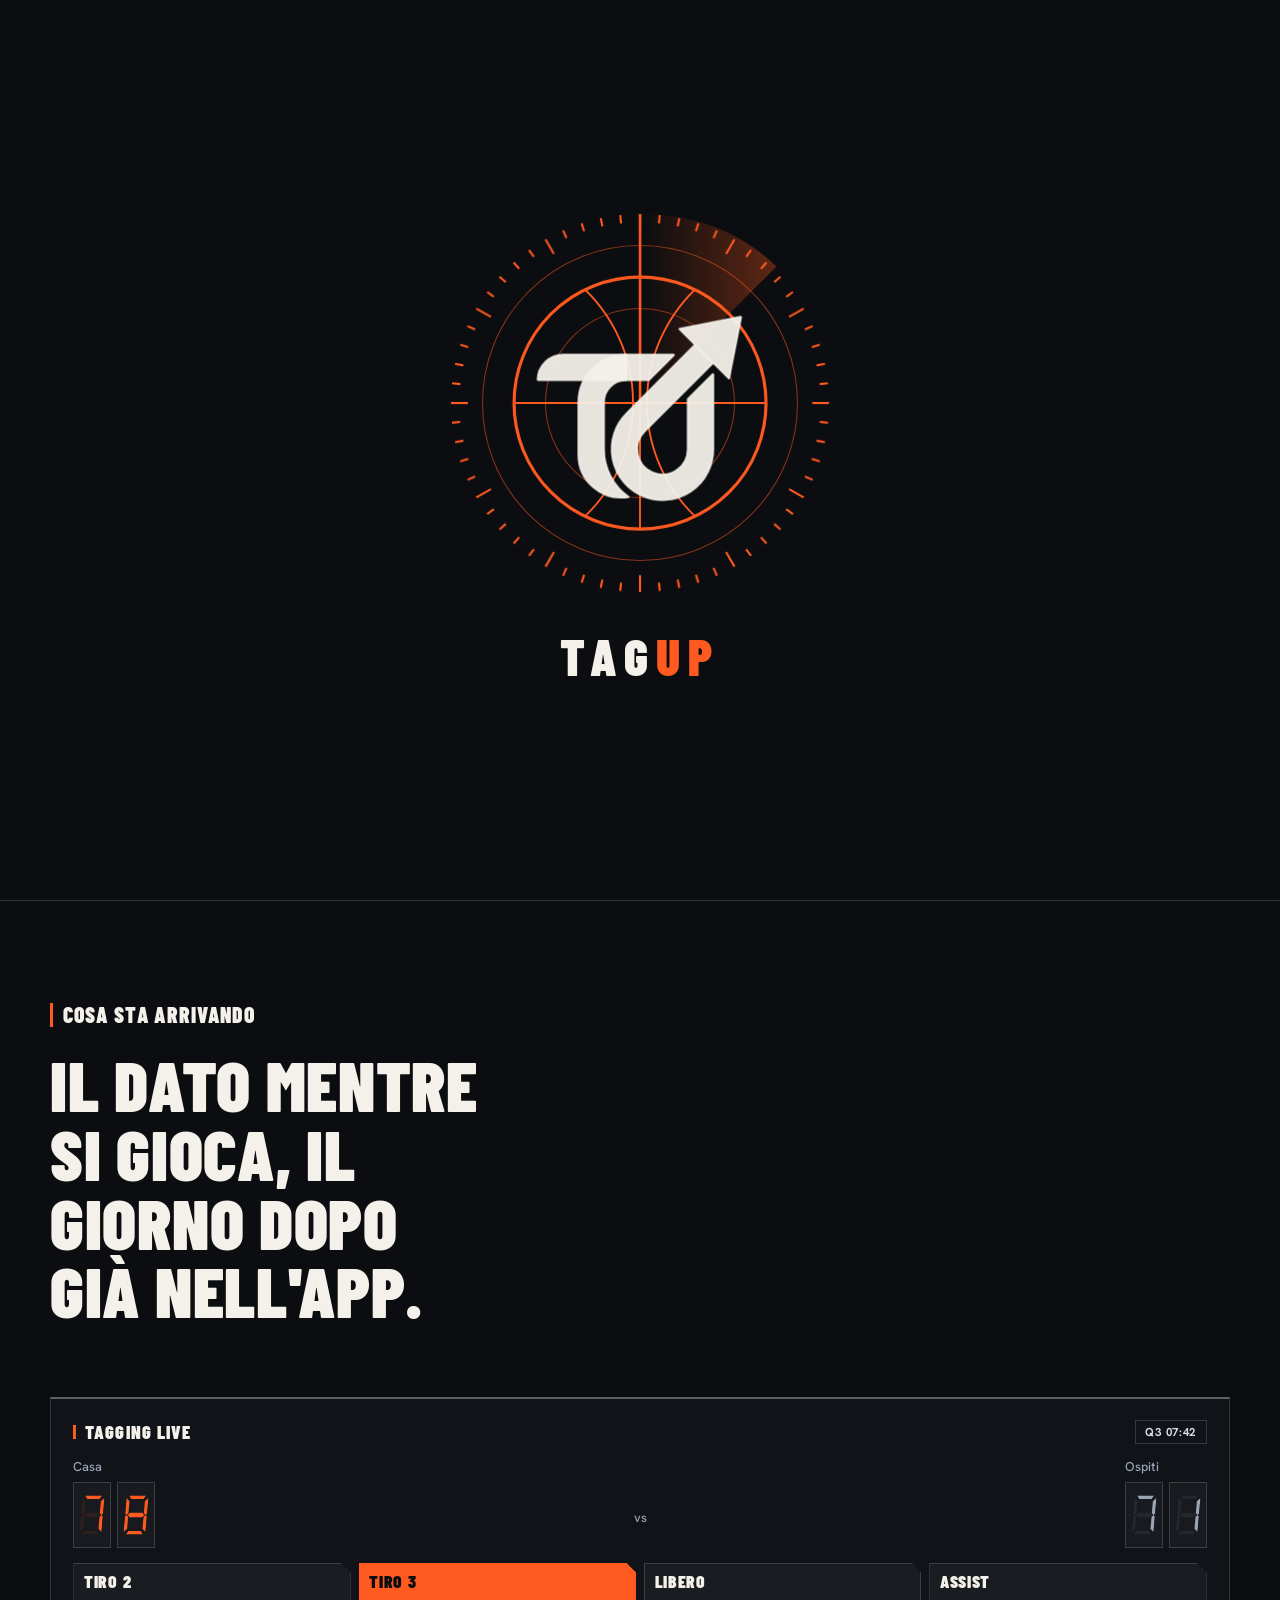
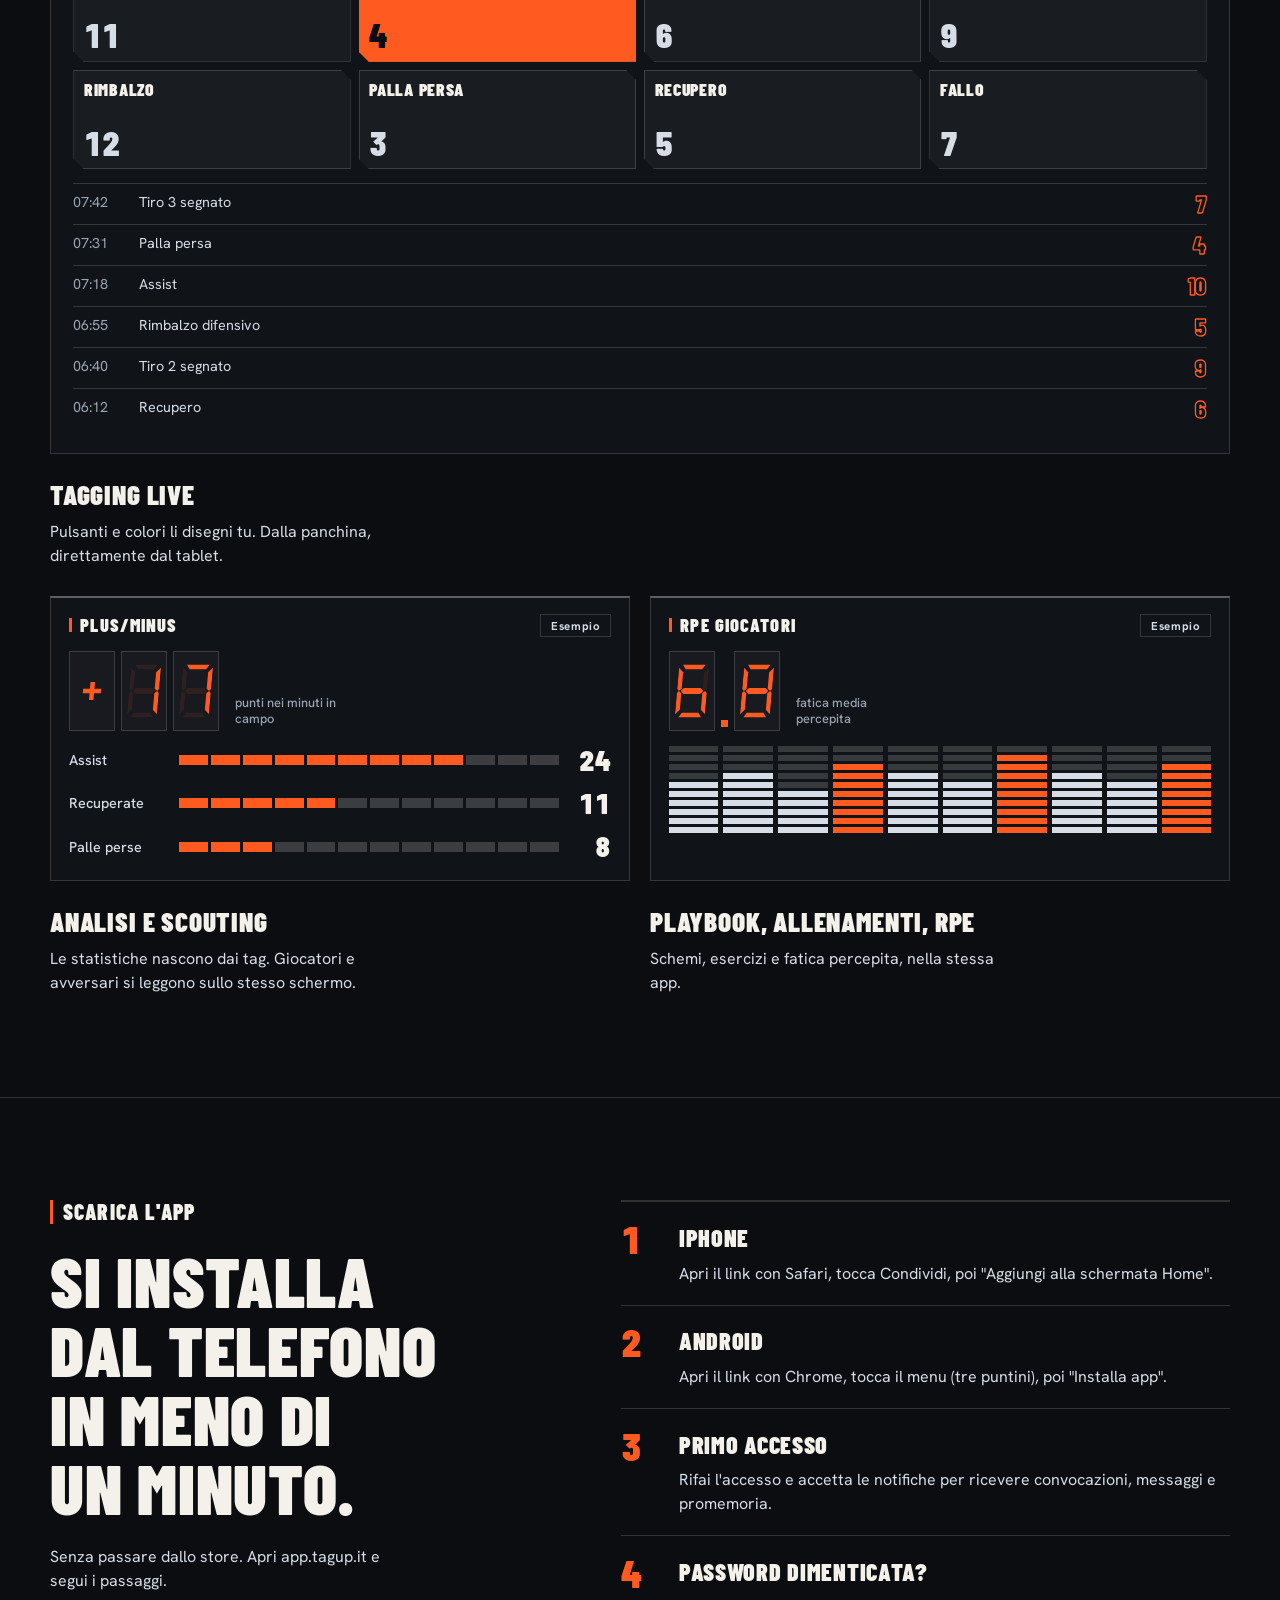
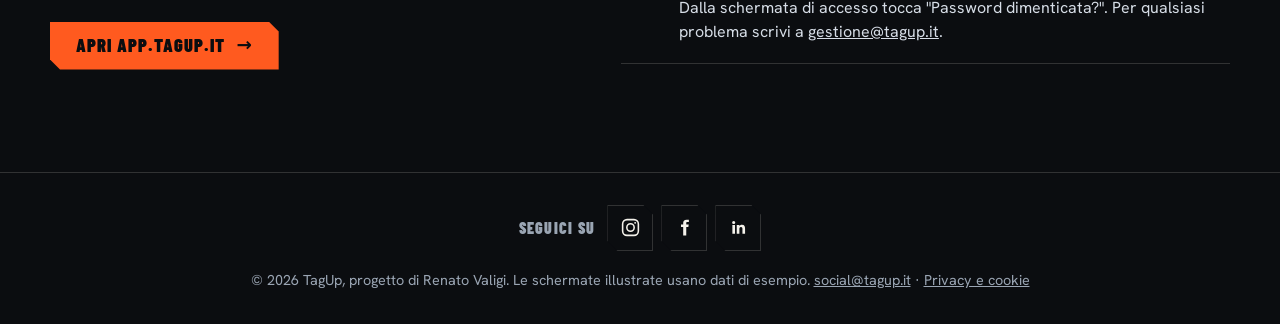
==== commit 7841955d: "Footer: titolare Co-Authored-By: Claude Sonnet 5.5 <noreply@anthropic.com> Claude-Session: https://c" ====
--- a/index.html
+++ b/index.html
@@ -249,7 +249,6 @@
   }
   function parti(){
     if(vivo)return;pend=false;vivo=true;t0=Date.now();
-    try{sessionStorage.setItem('tgjv','1')}catch(e){}
     fl=false;el.classList.remove('out','fly','land');el.classList.add('on');el.setAttribute('aria-hidden','false');
     sblocca();suona();to=setTimeout(chiudi,3600);
   }
@@ -277,7 +276,7 @@
 <div class="blocks"><article class="blk b1"><figure class="scr s1" aria-hidden="true"><div class="scr__h"><span class="scr__t">Tagging live</span><span class="chip">Q3 07:42</span></div><div class="score"><div><small>Casa</small><span class="dgs "><span class="dg"><svg viewBox="0 0 40 70" aria-hidden="true"><polygon class="s on" points="5,0 35,0 31,6 9,6"/><polygon class="s" points="0,4 6,10 6,32 2.5,35 0,32"/><polygon class="s on" points="40,4 40,32 37.5,35 34,32 34,10"/><polygon class="s" points="5,35 9,31 31,31 35,35 31,39 9,39"/><polygon class="s" points="0,38 2.5,35 6,38 6,60 0,66"/><polygon class="s on" points="37.5,35 40,38 40,66 34,60 34,38"/><polygon class="s" points="5,70 9,64 31,64 35,70"/></svg></span><span class="dg"><svg viewBox="0 0 40 70" aria-hidden="true"><polygon class="s on" points="5,0 35,0 31,6 9,6"/><polygon class="s on" points="0,4 6,10 6,32 2.5,35 0,32"/><polygon class="s on" points="40,4 40,32 37.5,35 34,32 34,10"/><polygon class="s on" points="5,35 9,31 31,31 35,35 31,39 9,39"/><polygon class="s on" points="0,38 2.5,35 6,38 6,60 0,66"/><polygon class="s on" points="37.5,35 40,38 40,66 34,60 34,38"/><polygon class="s on" points="5,70 9,64 31,64 35,70"/></svg></span></span></div><em>vs</em><div><small>Ospiti</small><span class="dgs lose"><span class="dg"><svg viewBox="0 0 40 70" aria-hidden="true"><polygon class="s on" points="5,0 35,0 31,6 9,6"/><polygon class="s" points="0,4 6,10 6,32 2.5,35 0,32"/><polygon class="s on" points="40,4 40,32 37.5,35 34,32 34,10"/><polygon class="s" points="5,35 9,31 31,31 35,35 31,39 9,39"/><polygon class="s" points="0,38 2.5,35 6,38 6,60 0,66"/><polygon class="s on" points="37.5,35 40,38 40,66 34,60 34,38"/><polygon class="s" points="5,70 9,64 31,64 35,70"/></svg></span><span class="dg"><svg viewBox="0 0 40 70" aria-hidden="true"><polygon class="s" points="5,0 35,0 31,6 9,6"/><polygon class="s" points="0,4 6,10 6,32 2.5,35 0,32"/><polygon class="s on" points="40,4 40,32 37.5,35 34,32 34,10"/><polygon class="s" points="5,35 9,31 31,31 35,35 31,39 9,39"/><polygon class="s" points="0,38 2.5,35 6,38 6,60 0,66"/><polygon class="s on" points="37.5,35 40,38 40,66 34,60 34,38"/><polygon class="s" points="5,70 9,64 31,64 35,70"/></svg></span></span></div></div><div class="pad"><span class="tg"><b>Tiro 2</b><i>11</i></span><span class="tg on"><b>Tiro 3</b><i>4</i></span><span class="tg"><b>Libero</b><i>6</i></span><span class="tg"><b>Assist</b><i>9</i></span><span class="tg"><b>Rimbalzo</b><i>12</i></span><span class="tg"><b>Palla persa</b><i>3</i></span><span class="tg"><b>Recupero</b><i>5</i></span><span class="tg"><b>Fallo</b><i>7</i></span></div><ul class="ev"><li><time>07:42</time><span>Tiro 3 segnato</span><b class="jn">7</b></li><li><time>07:31</time><span>Palla persa</span><b class="jn">4</b></li><li><time>07:18</time><span>Assist</span><b class="jn">10</b></li><li><time>06:55</time><span>Rimbalzo difensivo</span><b class="jn">5</b></li><li><time>06:40</time><span>Tiro 2 segnato</span><b class="jn">9</b></li><li><time>06:12</time><span>Recupero</span><b class="jn">6</b></li></ul></figure><h3>Tagging live</h3><p>Pulsanti e colori li disegni tu. Dalla panchina, direttamente dal tablet.</p></article><article class="blk b2"><figure class="scr s2" aria-hidden="true"><div class="scr__h"><span class="scr__t">Plus/minus</span><span class="chip">Esempio</span></div><div class="scr__d"><span class="dgs "><span class="dg"><svg viewBox="0 0 40 70" aria-hidden="true"><rect class="s on" x="8" y="32" width="24" height="6"/><rect class="s on" x="17" y="23" width="6" height="24"/></svg></span><span class="dg"><svg viewBox="0 0 40 70" aria-hidden="true"><polygon class="s" points="5,0 35,0 31,6 9,6"/><polygon class="s" points="0,4 6,10 6,32 2.5,35 0,32"/><polygon class="s on" points="40,4 40,32 37.5,35 34,32 34,10"/><polygon class="s" points="5,35 9,31 31,31 35,35 31,39 9,39"/><polygon class="s" points="0,38 2.5,35 6,38 6,60 0,66"/><polygon class="s on" points="37.5,35 40,38 40,66 34,60 34,38"/><polygon class="s" points="5,70 9,64 31,64 35,70"/></svg></span><span class="dg"><svg viewBox="0 0 40 70" aria-hidden="true"><polygon class="s on" points="5,0 35,0 31,6 9,6"/><polygon class="s" points="0,4 6,10 6,32 2.5,35 0,32"/><polygon class="s on" points="40,4 40,32 37.5,35 34,32 34,10"/><polygon class="s" points="5,35 9,31 31,31 35,35 31,39 9,39"/><polygon class="s" points="0,38 2.5,35 6,38 6,60 0,66"/><polygon class="s on" points="37.5,35 40,38 40,66 34,60 34,38"/><polygon class="s" points="5,70 9,64 31,64 35,70"/></svg></span></span><small>punti nei minuti in campo</small></div><div class="pm"><span>Assist</span><span class="sb"><i class="on"></i><i class="on"></i><i class="on"></i><i class="on"></i><i class="on"></i><i class="on"></i><i class="on"></i><i class="on"></i><i class="on"></i><i class=""></i><i class=""></i><i class=""></i></span><b>24</b></div><div class="pm"><span>Recuperate</span><span class="sb"><i class="on"></i><i class="on"></i><i class="on"></i><i class="on"></i><i class="on"></i><i class=""></i><i class=""></i><i class=""></i><i class=""></i><i class=""></i><i class=""></i><i class=""></i></span><b>11</b></div><div class="pm"><span>Palle perse</span><span class="sb"><i class="on"></i><i class="on"></i><i class="on"></i><i class=""></i><i class=""></i><i class=""></i><i class=""></i><i class=""></i><i class=""></i><i class=""></i><i class=""></i><i class=""></i></span><b>8</b></div></figure><h3>Analisi e scouting</h3><p>Le statistiche nascono dai tag. Giocatori e avversari si leggono sullo stesso schermo.</p></article><article class="blk b3"><figure class="scr s3" aria-hidden="true"><div class="scr__h"><span class="scr__t">RPE giocatori</span><span class="chip">Esempio</span></div><div class="scr__d"><span class="dgs"><span class="dg"><svg viewBox="0 0 40 70" aria-hidden="true"><polygon class="s on" points="5,0 35,0 31,6 9,6"/><polygon class="s on" points="0,4 6,10 6,32 2.5,35 0,32"/><polygon class="s" points="40,4 40,32 37.5,35 34,32 34,10"/><polygon class="s on" points="5,35 9,31 31,31 35,35 31,39 9,39"/><polygon class="s on" points="0,38 2.5,35 6,38 6,60 0,66"/><polygon class="s on" points="37.5,35 40,38 40,66 34,60 34,38"/><polygon class="s on" points="5,70 9,64 31,64 35,70"/></svg></span><span class="pt"></span><span class="dg"><svg viewBox="0 0 40 70" aria-hidden="true"><polygon class="s on" points="5,0 35,0 31,6 9,6"/><polygon class="s on" points="0,4 6,10 6,32 2.5,35 0,32"/><polygon class="s on" points="40,4 40,32 37.5,35 34,32 34,10"/><polygon class="s on" points="5,35 9,31 31,31 35,35 31,39 9,39"/><polygon class="s on" points="0,38 2.5,35 6,38 6,60 0,66"/><polygon class="s on" points="37.5,35 40,38 40,66 34,60 34,38"/><polygon class="s on" points="5,70 9,64 31,64 35,70"/></svg></span></span><small>fatica media percepita</small></div><span class="eqw"><span class="eqc"><i class="on"></i><i class="on"></i><i class="on"></i><i class="on"></i><i class="on"></i><i class="on"></i><i class=""></i><i class=""></i><i class=""></i><i class=""></i></span><span class="eqc"><i class="on"></i><i class="on"></i><i class="on"></i><i class="on"></i><i class="on"></i><i class="on"></i><i class="on"></i><i class=""></i><i class=""></i><i class=""></i></span><span class="eqc"><i class="on"></i><i class="on"></i><i class="on"></i><i class="on"></i><i class="on"></i><i class=""></i><i class=""></i><i class=""></i><i class=""></i><i class=""></i></span><span class="eqc hot"><i class="on"></i><i class="on"></i><i class="on"></i><i class="on"></i><i class="on"></i><i class="on"></i><i class="on"></i><i class="on"></i><i class=""></i><i class=""></i></span><span class="eqc"><i class="on"></i><i class="on"></i><i class="on"></i><i class="on"></i><i class="on"></i><i class="on"></i><i class="on"></i><i class=""></i><i class=""></i><i class=""></i></span><span class="eqc"><i class="on"></i><i class="on"></i><i class="on"></i><i class="on"></i><i class="on"></i><i class="on"></i><i class=""></i><i class=""></i><i class=""></i><i class=""></i></span><span class="eqc hot"><i class="on"></i><i class="on"></i><i class="on"></i><i class="on"></i><i class="on"></i><i class="on"></i><i class="on"></i><i class="on"></i><i class="on"></i><i class=""></i></span><span class="eqc"><i class="on"></i><i class="on"></i><i class="on"></i><i class="on"></i><i class="on"></i><i class="on"></i><i class="on"></i><i class=""></i><i class=""></i><i class=""></i></span><span class="eqc"><i class="on"></i><i class="on"></i><i class="on"></i><i class="on"></i><i class="on"></i><i class="on"></i><i class=""></i><i class=""></i><i class=""></i><i class=""></i></span><span class="eqc hot"><i class="on"></i><i class="on"></i><i class="on"></i><i class="on"></i><i class="on"></i><i class="on"></i><i class="on"></i><i class="on"></i><i class=""></i><i class=""></i></span></span></figure><h3>Playbook, allenamenti, RPE</h3><p>Schemi, esercizi e fatica percepita, nella stessa app.</p></article></div></div></section>
 <section class="app" id="app"><div class="wrap app__in"><div class="app__t"><h2 class="ct">Scarica l'app</h2><p class="big">Si installa dal telefono in meno di un minuto.</p><p class="app__p">Senza passare dallo store. Apri app.tagup.it e segui i passaggi.</p><a class="cta app__cta" href="https://app.tagup.it" target="_blank" rel="noopener">Apri app.tagup.it</a></div>
 <ol class="steps"><li><b>iPhone</b><span>Apri il link con Safari, tocca Condividi, poi "Aggiungi alla schermata Home".</span></li><li><b>Android</b><span>Apri il link con Chrome, tocca il menu (tre puntini), poi "Installa app".</span></li><li><b>Primo accesso</b><span>Rifai l'accesso e accetta le notifiche per ricevere convocazioni, messaggi e promemoria.</span></li><li><b>Password dimenticata?</b><span>Dalla schermata di accesso tocca "Password dimenticata?". Per qualsiasi problema scrivi a <a href="mailto:gestione@tagup.it">gestione@tagup.it</a>.</span></li></ol></div></section></main>
-<footer class="foot"><div class="soc soc--f"><span class="soc__t">Seguici su</span><ul class="soc__l"><li><a href="https://www.instagram.com/tagup_sportsintelligence?rpxt=Znlpenk5ZTh2Z3Vz&amp;utm_source=qr" target="_blank" rel="noopener noreferrer" aria-label="Instagram di TagUp (si apre in una nuova scheda)"><svg viewBox="0 0 24 24" fill="none" stroke="currentColor" stroke-width="1.8" aria-hidden="true"><rect x="3" y="3" width="18" height="18" rx="5"/><circle cx="12" cy="12" r="4.2"/><circle cx="17.3" cy="6.7" r="1.1" fill="currentColor" stroke="none"/></svg></a></li><li><a href="https://www.facebook.com/share/19NBTanJYv/?mibextid=wwXIfr" target="_blank" rel="noopener noreferrer" aria-label="Facebook di TagUp (si apre in una nuova scheda)"><svg viewBox="0 0 24 24" fill="currentColor" aria-hidden="true"><path d="M14 8.5V7c0-.8.2-1.2 1.3-1.2H17V3h-2.6c-2.8 0-3.9 1.6-3.9 3.8v1.7H8v3h2.5V21H14v-9.5h2.4l.4-3z"/></svg></a></li><li><a href="https://www.linkedin.com/company/145360986/" target="_blank" rel="noopener noreferrer" aria-label="LinkedIn di TagUp (si apre in una nuova scheda)"><svg viewBox="0 0 24 24" fill="currentColor" aria-hidden="true"><path d="M5 9h3v10H5zM6.5 4.5a1.8 1.8 0 110 3.6 1.8 1.8 0 010-3.6zM10 9h2.9v1.4c.5-.9 1.6-1.6 3.1-1.6 3 0 3.5 2 3.5 4.5V19h-3v-5c0-1.2 0-2.7-1.7-2.7S13 12.5 13 13.9V19h-3z"/></svg></a></li></ul></div><p>&copy; 2026 TagUp. Le schermate illustrate usano dati di esempio. <a href="mailto:social@tagup.it">social@tagup.it</a> &middot; <a href="privacy.html">Privacy e cookie</a></p></footer>
+<footer class="foot"><div class="soc soc--f"><span class="soc__t">Seguici su</span><ul class="soc__l"><li><a href="https://www.instagram.com/tagup_sportsintelligence?rpxt=Znlpenk5ZTh2Z3Vz&amp;utm_source=qr" target="_blank" rel="noopener noreferrer" aria-label="Instagram di TagUp (si apre in una nuova scheda)"><svg viewBox="0 0 24 24" fill="none" stroke="currentColor" stroke-width="1.8" aria-hidden="true"><rect x="3" y="3" width="18" height="18" rx="5"/><circle cx="12" cy="12" r="4.2"/><circle cx="17.3" cy="6.7" r="1.1" fill="currentColor" stroke="none"/></svg></a></li><li><a href="https://www.facebook.com/share/19NBTanJYv/?mibextid=wwXIfr" target="_blank" rel="noopener noreferrer" aria-label="Facebook di TagUp (si apre in una nuova scheda)"><svg viewBox="0 0 24 24" fill="currentColor" aria-hidden="true"><path d="M14 8.5V7c0-.8.2-1.2 1.3-1.2H17V3h-2.6c-2.8 0-3.9 1.6-3.9 3.8v1.7H8v3h2.5V21H14v-9.5h2.4l.4-3z"/></svg></a></li><li><a href="https://www.linkedin.com/company/145360986/" target="_blank" rel="noopener noreferrer" aria-label="LinkedIn di TagUp (si apre in una nuova scheda)"><svg viewBox="0 0 24 24" fill="currentColor" aria-hidden="true"><path d="M5 9h3v10H5zM6.5 4.5a1.8 1.8 0 110 3.6 1.8 1.8 0 010-3.6zM10 9h2.9v1.4c.5-.9 1.6-1.6 3.1-1.6 3 0 3.5 2 3.5 4.5V19h-3v-5c0-1.2 0-2.7-1.7-2.7S13 12.5 13 13.9V19h-3z"/></svg></a></li></ul></div><p>&copy; 2026 TagUp, progetto di Renato Valigi. Le schermate illustrate usano dati di esempio. <a href="mailto:social@tagup.it">social@tagup.it</a> &middot; <a href="privacy.html">Privacy e cookie</a></p></footer>
 <script>(function () {
   'use strict';
   var cv = document.getElementById('reel'); if (!cv) return;
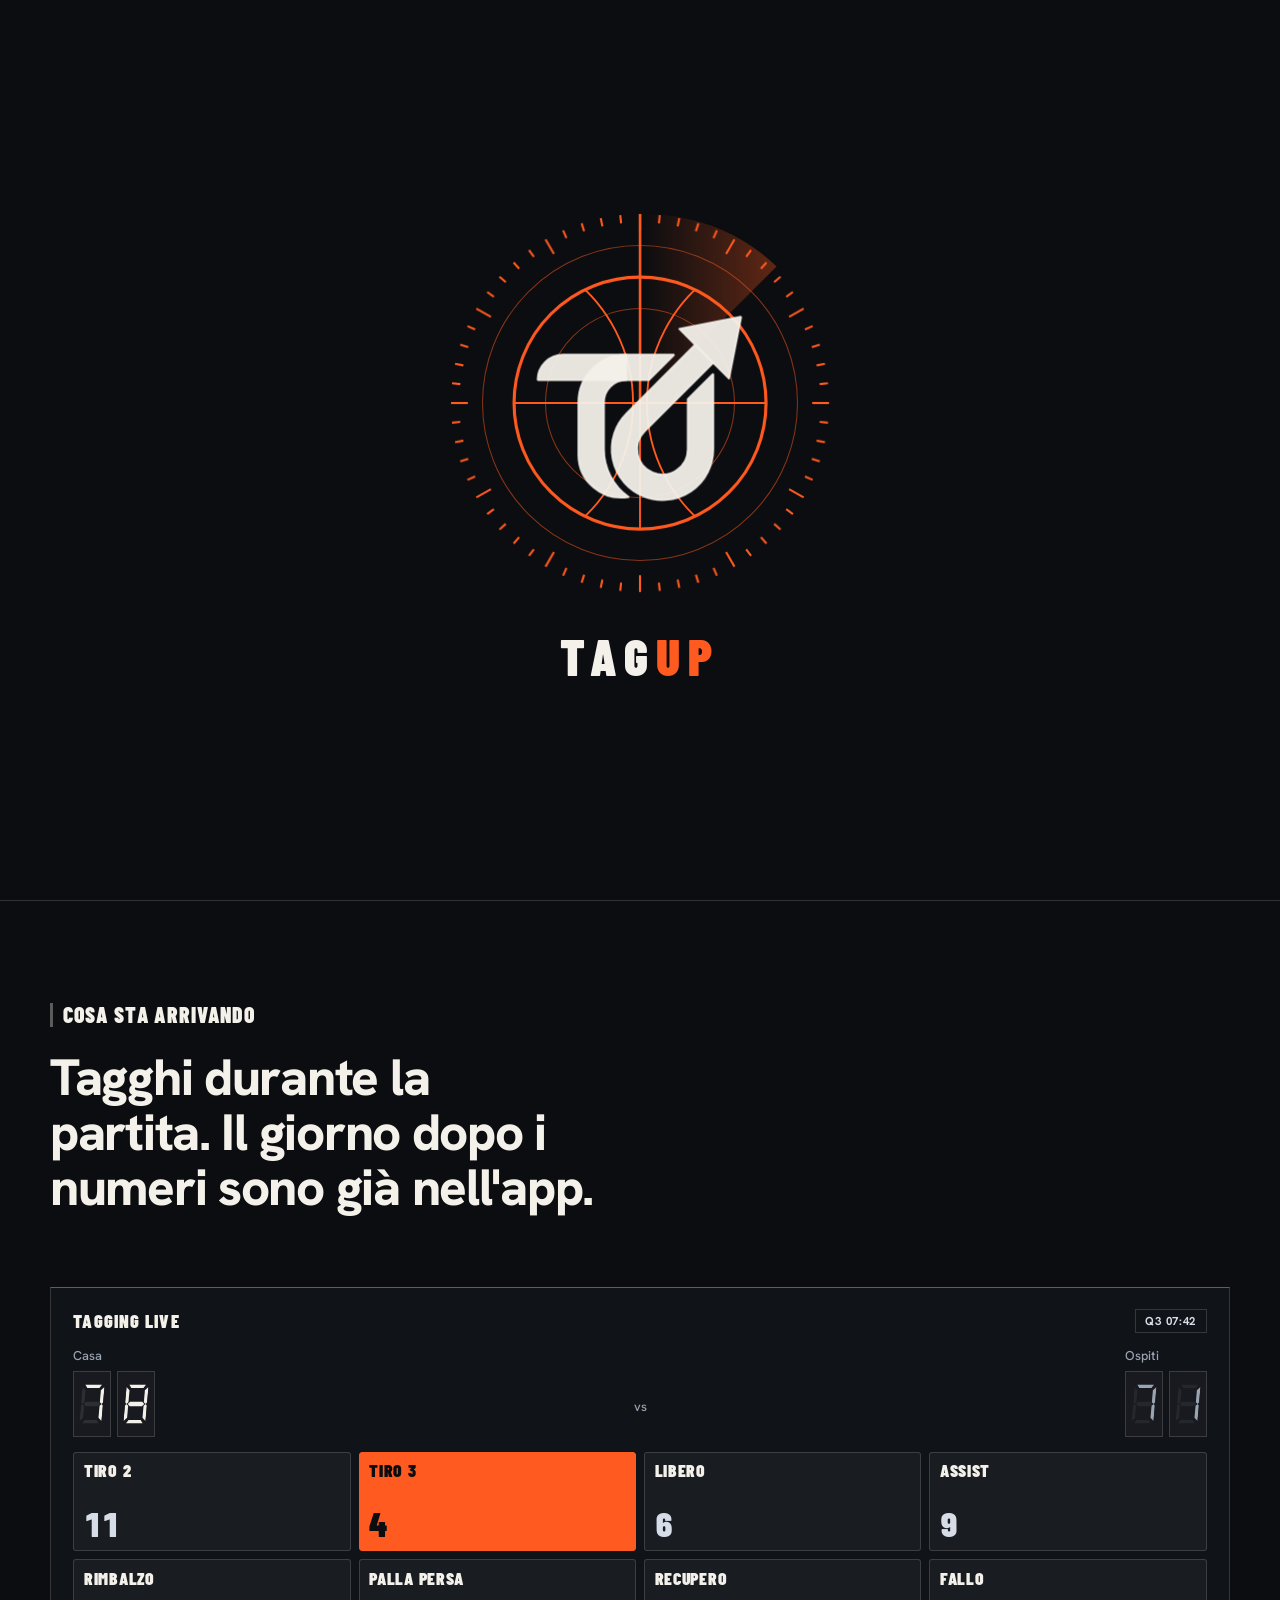
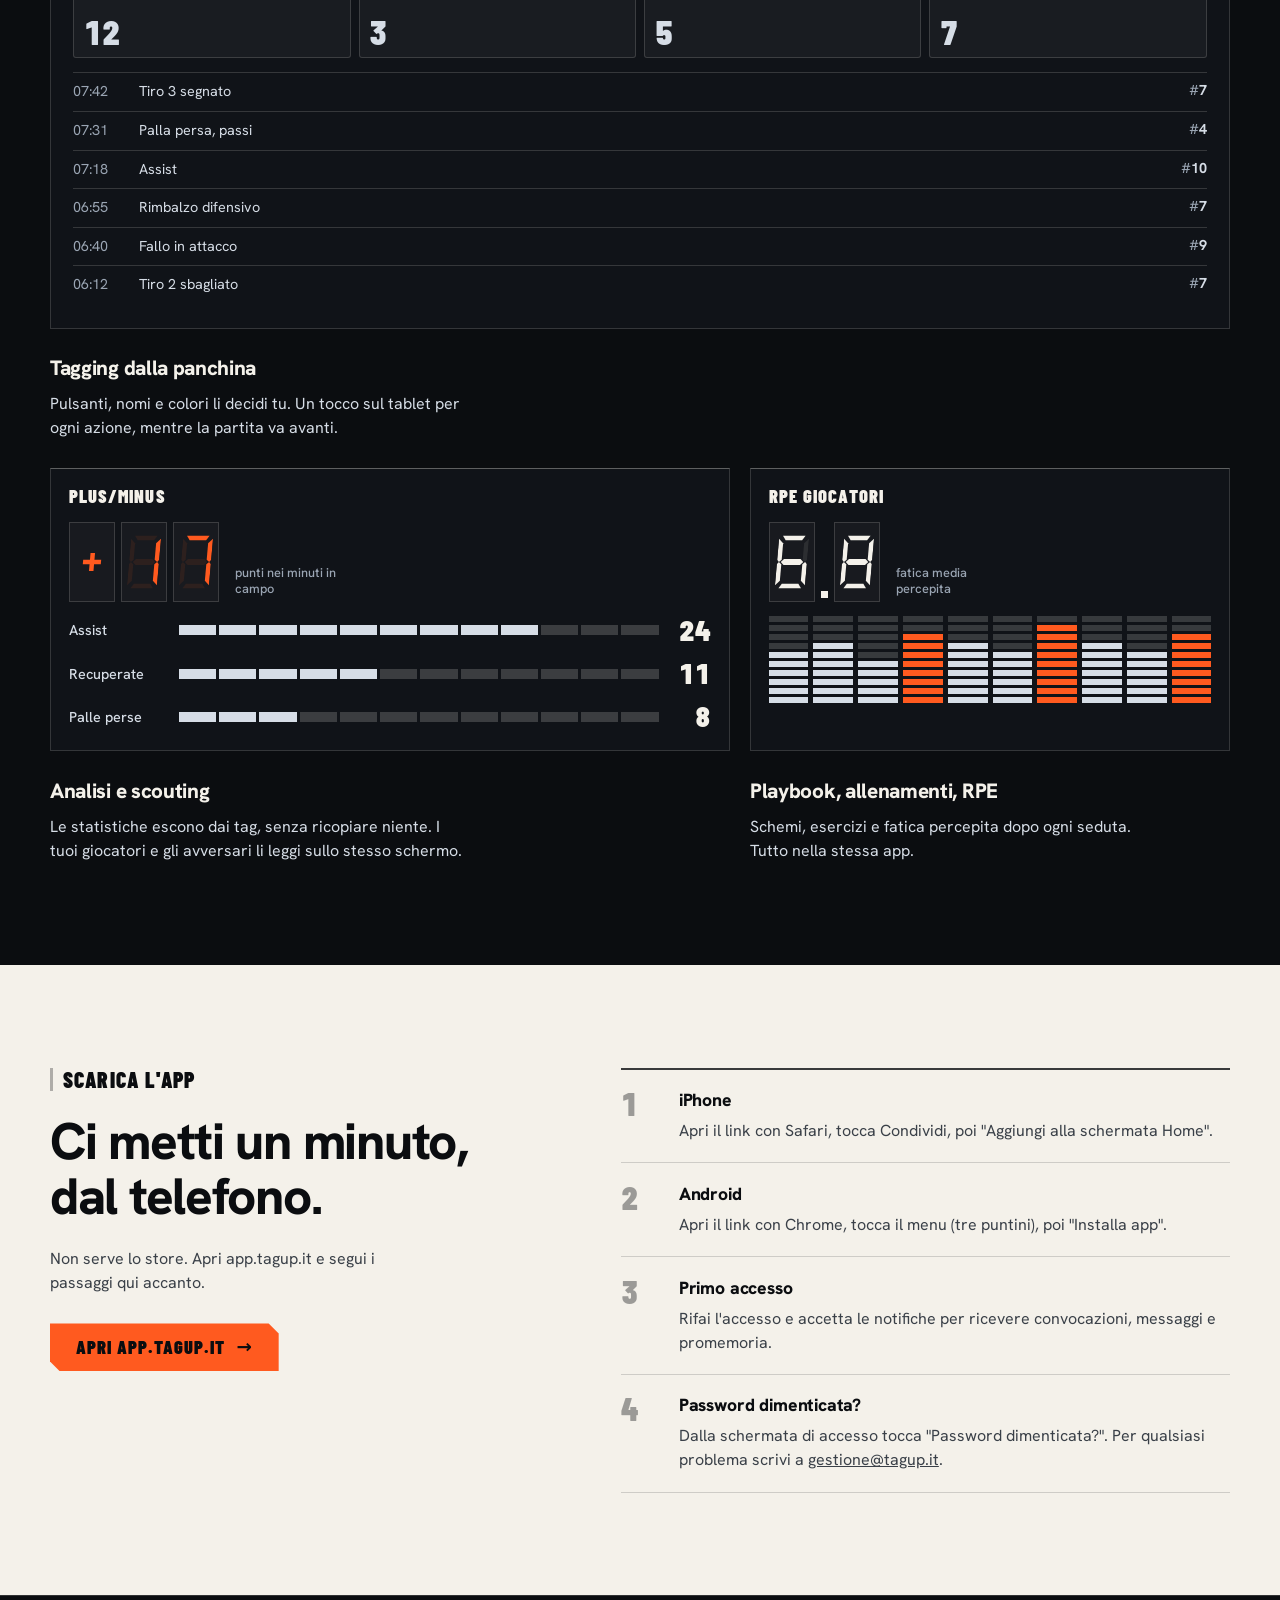
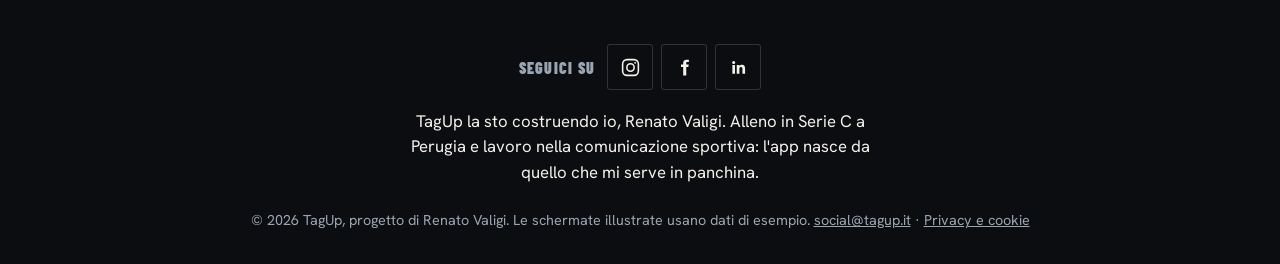
==== commit aa814e77: "Restyling: testi concreti, titoli in frase, un accento per schermata, sezione app chiara Rende il si" ====
--- a/index.html
+++ b/index.html
@@ -1,4 +1,4 @@
-<!doctype html><html lang="it"><head><meta charset="utf-8"><meta name="viewport" content="width=device-width, initial-scale=1, viewport-fit=cover"><title>TagUp | Sports intelligence per il basket italiano</title><meta name="description" content="TagUp è la piattaforma di sports intelligence per il basket italiano: tagging video, analisi, scouting e carichi di lavoro per società e allenatori. L'evoluzione del dato."><meta name="robots" content="index, follow, max-image-preview:large"><link rel="canonical" href="https://tagup.it/"><meta property="og:type" content="website"><meta property="og:locale" content="it_IT"><meta property="og:site_name" content="TagUp"><meta property="og:title" content="TagUp | Sports intelligence per il basket italiano"><meta property="og:description" content="Tagging, analisi, scouting e carichi di lavoro per il basket italiano. L'evoluzione del dato."><meta property="og:url" content="https://tagup.it/"><meta name="twitter:card" content="summary"><script type="application/ld+json">{"@context":"https://schema.org","@type":"Organization","name":"TagUp","url":"https://tagup.it/","logo":"https://tagup.it/assets/img/favicon-512.png","email":"social@tagup.it","description":"Sports intelligence per il basket italiano","sameAs":["https://www.instagram.com/tagup_sportsintelligence","https://www.facebook.com/share/19NBTanJYv/","https://www.linkedin.com/company/145360986/"]}</script><script type="application/ld+json">{"@context":"https://schema.org","@type":"WebSite","name":"TagUp","alternateName":"TagUp Sports Intelligence","url":"https://tagup.it/"}</script><meta name="theme-color" content="#0b0d10"><link rel="icon" href="/favicon.ico" sizes="any"><link rel="icon" type="image/svg+xml" href="/favicon.svg"><link rel="icon" type="image/png" sizes="48x48" href="/assets/img/favicon-48.png"><link rel="icon" type="image/png" sizes="192x192" href="/assets/img/favicon-192.png"><link rel="apple-touch-icon" href="/apple-touch-icon.png"><link rel="stylesheet" href="assets/css/app-fonts.css"><style>:root { --bg: #0b0d10; --ink: #f4f1ea; --mut: #9aa5b3; --or: #ff5a1f; --line: rgba(244,241,234,.16); --pad: max(18px, env(safe-area-inset-left, 0px)); color-scheme: dark; }
+<!doctype html><html lang="it"><head><meta charset="utf-8"><meta http-equiv="Content-Security-Policy" content="default-src 'self'; script-src 'self' 'unsafe-inline'; style-src 'self' 'unsafe-inline'; img-src 'self' data:; font-src 'self' data:; media-src 'self' data: blob:; connect-src 'self'; object-src 'none'; base-uri 'self'; form-action 'none'"><meta name="referrer" content="strict-origin-when-cross-origin"><meta name="viewport" content="width=device-width, initial-scale=1, viewport-fit=cover"><title>TagUp | Sports intelligence per il basket italiano</title><meta name="description" content="TagUp è la piattaforma di sports intelligence per il basket italiano: tagging video, analisi, scouting e carichi di lavoro per società e allenatori. L'evoluzione del dato."><meta name="robots" content="index, follow, max-image-preview:large"><link rel="canonical" href="https://tagup.it/"><meta property="og:type" content="website"><meta property="og:locale" content="it_IT"><meta property="og:site_name" content="TagUp"><meta property="og:title" content="TagUp | Sports intelligence per il basket italiano"><meta property="og:description" content="Tagging, analisi, scouting e carichi di lavoro per il basket italiano. L'evoluzione del dato."><meta property="og:url" content="https://tagup.it/"><meta name="twitter:card" content="summary"><script type="application/ld+json">{"@context":"https://schema.org","@type":"Organization","name":"TagUp","url":"https://tagup.it/","logo":"https://tagup.it/assets/img/favicon-512.png","email":"social@tagup.it","description":"Sports intelligence per il basket italiano","sameAs":["https://www.instagram.com/tagup_sportsintelligence","https://www.facebook.com/share/19NBTanJYv/","https://www.linkedin.com/company/145360986/"]}</script><script type="application/ld+json">{"@context":"https://schema.org","@type":"WebSite","name":"TagUp","alternateName":"TagUp Sports Intelligence","url":"https://tagup.it/"}</script><meta name="theme-color" content="#0b0d10"><link rel="icon" href="/favicon.ico" sizes="any"><link rel="icon" type="image/svg+xml" href="/favicon.svg"><link rel="icon" type="image/png" sizes="48x48" href="/assets/img/favicon-48.png"><link rel="icon" type="image/png" sizes="192x192" href="/assets/img/favicon-192.png"><link rel="apple-touch-icon" href="/apple-touch-icon.png"><link rel="stylesheet" href="assets/css/app-fonts.css"><style>:root { --bg: #0b0d10; --ink: #f4f1ea; --mut: #9aa5b3; --or: #ff5a1f; --line: rgba(244,241,234,.16); --pad: max(18px, env(safe-area-inset-left, 0px)); color-scheme: dark; }
 * { box-sizing: border-box; }
 html { scroll-behavior: smooth; }
 body { margin: 0; background: #0b0d10; color: var(--ink); font-family: "Archivo", "Helvetica Neue", Arial, sans-serif; line-height: 1.6; -webkit-font-smoothing: antialiased; overflow-x: clip; }
@@ -181,6 +181,41 @@
 .tg i { color: var(--soft); } .tg b { font-size: 1.1rem; } .tg i { font-size: 2.1rem; }
 .tg.on { box-shadow: none; }
 .scr { background: rgba(18,21,26,.82); }
+
+/* ===== Passata "meno uniforme": titoli in frase, un solo accento per schermata, una sezione chiara ===== */
+:root { --carta: #f4f1ea; --brace: #b8402a; }
+/* titoli che si leggono come frasi: il maiuscolo condensato resta a marchio, etichette e pulsanti */
+.hud-l b, .big, .blk h3, .steps b { font-family: var(--text); font-weight: 800; text-transform: none; letter-spacing: -.015em; }
+.hud-l b { font-size: clamp(1.3rem, 2.6vw, 1.9rem); line-height: 1.15; }
+.big { font-size: clamp(1.8rem, 4.2vw, 3.2rem); line-height: 1.08; max-width: 20ch; letter-spacing: -.025em; }
+.blk h3 { font-size: 1.3rem; line-height: 1.2; margin-top: 1rem; }
+.blk p { max-width: 46ch; }
+.steps b { font-size: 1.1rem; letter-spacing: -.01em; }
+/* spigoli tagliati solo sul pulsante principale */
+.pill, .soc__l a, .pp, .tg, .skip-l { clip-path: none; border-radius: 3px; }
+.pill { font: 600 .8rem var(--text); text-transform: none; letter-spacing: 0; color: var(--soft); padding: .45rem .8rem; }
+.pill i { animation: none; background: var(--mut); border-radius: 50%; }
+/* arancione: una cosa per schermata */
+.ct::before { background: var(--line-2); } .scr__t::before { content: none; }
+.segs button::after { background: var(--ink); }
+.s1 .dg, .s3 .dg { color: var(--ink); } .s1 .lose .dg { color: var(--mut); } .s3 .pt { background: var(--ink); }
+.sb i.on { background: var(--soft); }
+.ev b.jn { font: 700 .9rem var(--text); color: var(--soft); -webkit-text-stroke: 0; letter-spacing: 0; } .ev b.jn::before { content: "#"; color: var(--mut); font-weight: 500; }
+.scr { border-top-width: 1px; }
+/* blocchi di peso diverso */
+@media (min-width: 900px) { .b2 { grid-column: 1 / span 7; } .b3 { grid-column: 8 / span 5; } }
+/* sezione chiara: carta, inchiostro scuro */
+.app { background: var(--carta); color: #0b0d10; border-top: 0; }
+.app .ct::before { background: rgba(11,13,16,.3); }
+.app .app__p, .app .steps span { color: #3a4048; }
+.app .steps { border-top: 2px solid rgba(11,13,16,.8); } .app .steps li, .app .steps li:last-child { border-bottom: 1px solid rgba(11,13,16,.16); }
+.app .steps li::before { color: rgba(11,13,16,.38); font-size: 2rem; }
+.app .steps b { color: #0b0d10; }
+.app a:hover { color: var(--brace); } .app .cta:hover { color: var(--on-or); }
+.app :focus-visible { outline-color: #0b0d10; }
+/* chi c'è dietro */
+.foot { padding: 3rem var(--pad) 2rem; }
+.foot .who { max-width: 52ch; margin: 0 auto 1.6rem; color: var(--ink); font-size: 1.05rem; line-height: 1.5; text-wrap: pretty; }
 </style></head><body><a class="skip-l" href="#main">Vai ai contenuti</a><div id="tgjv" aria-hidden="true">
 <svg viewBox="0 0 400 400" aria-hidden="true"><defs><linearGradient id="rg3" x1="0" y1="0" x2="1" y2="0"><stop offset="0" stop-color="#ff5a1f" stop-opacity="0"/><stop offset="1" stop-color="#ff5a1f" stop-opacity=".35"/></linearGradient><clipPath id="rc3"><circle cx="200" cy="200" r="120"/></clipPath></defs><g class="hud"><circle class="rrg" cx="200" cy="200" r="150"/><circle class="rrg" cx="200" cy="200" r="90"/><line class="rtk" x1="364.0" y1="200.0" x2="380.0" y2="200.0" style="animation-delay:0.10s"/><line class="rtk" x1="371.1" y1="218.0" x2="379.0" y2="218.8" style="animation-delay:0.12s"/><line class="rtk" x1="368.2" y1="235.8" x2="376.1" y2="237.4" style="animation-delay:0.14s"/><line class="rtk" x1="363.6" y1="253.2" x2="371.2" y2="255.6" style="animation-delay:0.16s"/><line class="rtk" x1="357.1" y1="270.0" x2="364.4" y2="273.2" style="animation-delay:0.18s"/><line class="rtk" x1="342.0" y1="282.0" x2="355.9" y2="290.0" style="animation-delay:0.20s"/><line class="rtk" x1="339.2" y1="301.1" x2="345.6" y2="305.8" style="animation-delay:0.22s"/><line class="rtk" x1="327.8" y1="315.1" x2="333.8" y2="320.4" style="animation-delay:0.24s"/><line class="rtk" x1="315.1" y1="327.8" x2="320.4" y2="333.8" style="animation-delay:0.26s"/><line class="rtk" x1="301.1" y1="339.2" x2="305.8" y2="345.6" style="animation-delay:0.28s"/><line class="rtk" x1="282.0" y1="342.0" x2="290.0" y2="355.9" style="animation-delay:0.30s"/><line class="rtk" x1="270.0" y1="357.1" x2="273.2" y2="364.4" style="animation-delay:0.32s"/><line class="rtk" x1="253.2" y1="363.6" x2="255.6" y2="371.2" style="animation-delay:0.34s"/><line class="rtk" x1="235.8" y1="368.2" x2="237.4" y2="376.1" style="animation-delay:0.36s"/><line class="rtk" x1="218.0" y1="371.1" x2="218.8" y2="379.0" style="animation-delay:0.38s"/><line class="rtk" x1="200.0" y1="364.0" x2="200.0" y2="380.0" style="animation-delay:0.40s"/><line class="rtk" x1="182.0" y1="371.1" x2="181.2" y2="379.0" style="animation-delay:0.42s"/><line class="rtk" x1="164.2" y1="368.2" x2="162.6" y2="376.1" style="animation-delay:0.44s"/><line class="rtk" x1="146.8" y1="363.6" x2="144.4" y2="371.2" style="animation-delay:0.46s"/><line class="rtk" x1="130.0" y1="357.1" x2="126.8" y2="364.4" style="animation-delay:0.48s"/><line class="rtk" x1="118.0" y1="342.0" x2="110.0" y2="355.9" style="animation-delay:0.50s"/><line class="rtk" x1="98.9" y1="339.2" x2="94.2" y2="345.6" style="animation-delay:0.52s"/><line class="rtk" x1="84.9" y1="327.8" x2="79.6" y2="333.8" style="animation-delay:0.54s"/><line class="rtk" x1="72.2" y1="315.1" x2="66.2" y2="320.4" style="animation-delay:0.56s"/><line class="rtk" x1="60.8" y1="301.1" x2="54.4" y2="305.8" style="animation-delay:0.58s"/><line class="rtk" x1="58.0" y1="282.0" x2="44.1" y2="290.0" style="animation-delay:0.60s"/><line class="rtk" x1="42.9" y1="270.0" x2="35.6" y2="273.2" style="animation-delay:0.62s"/><line class="rtk" x1="36.4" y1="253.2" x2="28.8" y2="255.6" style="animation-delay:0.64s"/><line class="rtk" x1="31.8" y1="235.8" x2="23.9" y2="237.4" style="animation-delay:0.66s"/><line class="rtk" x1="28.9" y1="218.0" x2="21.0" y2="218.8" style="animation-delay:0.68s"/><line class="rtk" x1="36.0" y1="200.0" x2="20.0" y2="200.0" style="animation-delay:0.70s"/><line class="rtk" x1="28.9" y1="182.0" x2="21.0" y2="181.2" style="animation-delay:0.72s"/><line class="rtk" x1="31.8" y1="164.2" x2="23.9" y2="162.6" style="animation-delay:0.74s"/><line class="rtk" x1="36.4" y1="146.8" x2="28.8" y2="144.4" style="animation-delay:0.76s"/><line class="rtk" x1="42.9" y1="130.0" x2="35.6" y2="126.8" style="animation-delay:0.78s"/><line class="rtk" x1="58.0" y1="118.0" x2="44.1" y2="110.0" style="animation-delay:0.80s"/><line class="rtk" x1="60.8" y1="98.9" x2="54.4" y2="94.2" style="animation-delay:0.82s"/><line class="rtk" x1="72.2" y1="84.9" x2="66.2" y2="79.6" style="animation-delay:0.84s"/><line class="rtk" x1="84.9" y1="72.2" x2="79.6" y2="66.2" style="animation-delay:0.86s"/><line class="rtk" x1="98.9" y1="60.8" x2="94.2" y2="54.4" style="animation-delay:0.88s"/><line class="rtk" x1="118.0" y1="58.0" x2="110.0" y2="44.1" style="animation-delay:0.90s"/><line class="rtk" x1="130.0" y1="42.9" x2="126.8" y2="35.6" style="animation-delay:0.92s"/><line class="rtk" x1="146.8" y1="36.4" x2="144.4" y2="28.8" style="animation-delay:0.94s"/><line class="rtk" x1="164.2" y1="31.8" x2="162.6" y2="23.9" style="animation-delay:0.96s"/><line class="rtk" x1="182.0" y1="28.9" x2="181.2" y2="21.0" style="animation-delay:0.98s"/><line class="rtk" x1="200.0" y1="36.0" x2="200.0" y2="20.0" style="animation-delay:1.00s"/><line class="rtk" x1="218.0" y1="28.9" x2="218.8" y2="21.0" style="animation-delay:1.02s"/><line class="rtk" x1="235.8" y1="31.8" x2="237.4" y2="23.9" style="animation-delay:1.04s"/><line class="rtk" x1="253.2" y1="36.4" x2="255.6" y2="28.8" style="animation-delay:1.06s"/><line class="rtk" x1="270.0" y1="42.9" x2="273.2" y2="35.6" style="animation-delay:1.08s"/><line class="rtk" x1="282.0" y1="58.0" x2="290.0" y2="44.1" style="animation-delay:1.10s"/><line class="rtk" x1="301.1" y1="60.8" x2="305.8" y2="54.4" style="animation-delay:1.12s"/><line class="rtk" x1="315.1" y1="72.2" x2="320.4" y2="66.2" style="animation-delay:1.14s"/><line class="rtk" x1="327.8" y1="84.9" x2="333.8" y2="79.6" style="animation-delay:1.16s"/><line class="rtk" x1="339.2" y1="98.9" x2="345.6" y2="94.2" style="animation-delay:1.18s"/><line class="rtk" x1="342.0" y1="118.0" x2="355.9" y2="110.0" style="animation-delay:1.20s"/><line class="rtk" x1="357.1" y1="130.0" x2="364.4" y2="126.8" style="animation-delay:1.22s"/><line class="rtk" x1="363.6" y1="146.8" x2="371.2" y2="144.4" style="animation-delay:1.24s"/><line class="rtk" x1="368.2" y1="164.2" x2="376.1" y2="162.6" style="animation-delay:1.26s"/><line class="rtk" x1="371.1" y1="182.0" x2="379.0" y2="181.2" style="animation-delay:1.28s"/><g class="rsw"><path d="M200 200L200 20A180 180 0 0 1 330 70Z" fill="url(#rg3)"/><line x1="200" y1="200" x2="200" y2="20" stroke="#ff5a1f" stroke-width="2.5"/></g><circle class="rbl" cx="200" cy="200" r="120"/><g clip-path="url(#rc3)"><path class="rsm" d="M200 70V330M70 200H330M136 82A150 150 0 0 1 136 318M264 82A150 150 0 0 0 264 318"/></g></g><g transform="translate(200 204) scale(.42) translate(-295 -410)"><path class="lp" pathLength="1" d="M62.80 348.6A58 58 0 0 1 120.80 290.6H263.80V348.6Z"/><path class="lp" pathLength="1" d="M373.03 290.6H263.80A108.5 108.5 0 0 0 155.30 399.10V517.5A97.51 97.51 0 0 0 269.32 613.60A132.70 132.70 0 0 1 213.30 505.30V399.10A50.5 50.5 0 0 1 263.80 348.6H315.03Z"/><path class="lp" pathLength="1" d="M461.20 333.81V505.3A115.2 115.2 0 1 1 264.54 423.84L420.07 268.31L461.01 309.25L305.48 464.78A57.3 57.3 0 1 0 403.30 505.30V391.71Z"/><path class="lp" pathLength="1" d="M524.64 204.68L496.97 345.21L440.54 288.78L384.11 232.35Z"/></g></svg>
 <div class="tgjv-nm">Tag<b>Up</b></div>
@@ -268,15 +303,15 @@
 <canvas id="reel" aria-hidden="true"></canvas>
 <h1 class="sr">L'evoluzione del dato. TagUp, sports intelligence per il basket italiano.</h1>
 <div class="hud-top"><a class="brand" href="index.html" aria-label="TagUp"><svg class="mark" viewBox="156 344 102 92" aria-hidden="true"><use href="#mark"/></svg><span>Tag<b>Up</b></span></a><span class="pill"><i></i>Sito in arrivo</span></div>
-<div class="hud-bot"><div class="hud-row"><div class="hud-l"><b id="lab">Dal dato grezzo...</b><p id="cap">Ogni partita parte da punti sparsi: appunti, numeri, immagini.</p></div>
-<div class="hud-r"><div class="soc"><span class="soc__t">Seguici su</span><ul class="soc__l"><li><a href="https://www.instagram.com/tagup_sportsintelligence?rpxt=Znlpenk5ZTh2Z3Vz&amp;utm_source=qr" target="_blank" rel="noopener noreferrer" aria-label="Instagram di TagUp (si apre in una nuova scheda)"><svg viewBox="0 0 24 24" fill="none" stroke="currentColor" stroke-width="1.8" aria-hidden="true"><rect x="3" y="3" width="18" height="18" rx="5"/><circle cx="12" cy="12" r="4.2"/><circle cx="17.3" cy="6.7" r="1.1" fill="currentColor" stroke="none"/></svg></a></li><li><a href="https://www.facebook.com/share/19NBTanJYv/?mibextid=wwXIfr" target="_blank" rel="noopener noreferrer" aria-label="Facebook di TagUp (si apre in una nuova scheda)"><svg viewBox="0 0 24 24" fill="currentColor" aria-hidden="true"><path d="M14 8.5V7c0-.8.2-1.2 1.3-1.2H17V3h-2.6c-2.8 0-3.9 1.6-3.9 3.8v1.7H8v3h2.5V21H14v-9.5h2.4l.4-3z"/></svg></a></li><li><a href="https://www.linkedin.com/company/145360986/" target="_blank" rel="noopener noreferrer" aria-label="LinkedIn di TagUp (si apre in una nuova scheda)"><svg viewBox="0 0 24 24" fill="currentColor" aria-hidden="true"><path d="M5 9h3v10H5zM6.5 4.5a1.8 1.8 0 110 3.6 1.8 1.8 0 010-3.6zM10 9h2.9v1.4c.5-.9 1.6-1.6 3.1-1.6 3 0 3.5 2 3.5 4.5V19h-3v-5c0-1.2 0-2.7-1.7-2.7S13 12.5 13 13.9V19h-3z"/></svg></a></li></ul></div><a class="cta" href="mailto:social@tagup.it?subject=Anticipazioni%20TagUp">Contattaci</a></div></div>
+<div class="hud-bot"><div class="hud-row"><div class="hud-l"><b id="lab">Prima: fogli e memoria</b><p id="cap">Tiri segnati a penna, falli contati a mente, il video ancora da rivedere.</p></div>
+<div class="hud-r"><div class="soc"><span class="soc__t">Seguici su</span><ul class="soc__l"><li><a href="https://www.instagram.com/tagup_sportsintelligence" target="_blank" rel="noopener noreferrer" aria-label="Instagram di TagUp (si apre in una nuova scheda)"><svg viewBox="0 0 24 24" fill="none" stroke="currentColor" stroke-width="1.8" aria-hidden="true"><rect x="3" y="3" width="18" height="18" rx="5"/><circle cx="12" cy="12" r="4.2"/><circle cx="17.3" cy="6.7" r="1.1" fill="currentColor" stroke="none"/></svg></a></li><li><a href="https://www.facebook.com/share/19NBTanJYv/" target="_blank" rel="noopener noreferrer" aria-label="Facebook di TagUp (si apre in una nuova scheda)"><svg viewBox="0 0 24 24" fill="currentColor" aria-hidden="true"><path d="M14 8.5V7c0-.8.2-1.2 1.3-1.2H17V3h-2.6c-2.8 0-3.9 1.6-3.9 3.8v1.7H8v3h2.5V21H14v-9.5h2.4l.4-3z"/></svg></a></li><li><a href="https://www.linkedin.com/company/145360986/" target="_blank" rel="noopener noreferrer" aria-label="LinkedIn di TagUp (si apre in una nuova scheda)"><svg viewBox="0 0 24 24" fill="currentColor" aria-hidden="true"><path d="M5 9h3v10H5zM6.5 4.5a1.8 1.8 0 110 3.6 1.8 1.8 0 010-3.6zM10 9h2.9v1.4c.5-.9 1.6-1.6 3.1-1.6 3 0 3.5 2 3.5 4.5V19h-3v-5c0-1.2 0-2.7-1.7-2.7S13 12.5 13 13.9V19h-3z"/></svg></a></li></ul></div><a class="cta" href="mailto:social@tagup.it?subject=Anticipazioni%20TagUp">Contattaci</a></div></div>
 <div class="bar"><button class="pp" id="pp" type="button" aria-label="Metti in pausa"></button><div class="segs" role="group" aria-label="Scene"><button type="button" aria-label="Scena 1, dato grezzo"></button><button type="button" aria-label="Scena 2, struttura"></button><button type="button" aria-label="Scena 3, lettura"></button><button type="button" aria-label="Scena 4, evoluzione"></button><button type="button" aria-label="Scena 5, decisione"></button></div></div></div>
 </section>
-<section class="next" id="cosa"><div class="wrap"><h2 class="ct">Cosa sta arrivando</h2><p class="big">Il dato mentre si gioca, il giorno dopo già nell'app.</p>
-<div class="blocks"><article class="blk b1"><figure class="scr s1" aria-hidden="true"><div class="scr__h"><span class="scr__t">Tagging live</span><span class="chip">Q3 07:42</span></div><div class="score"><div><small>Casa</small><span class="dgs "><span class="dg"><svg viewBox="0 0 40 70" aria-hidden="true"><polygon class="s on" points="5,0 35,0 31,6 9,6"/><polygon class="s" points="0,4 6,10 6,32 2.5,35 0,32"/><polygon class="s on" points="40,4 40,32 37.5,35 34,32 34,10"/><polygon class="s" points="5,35 9,31 31,31 35,35 31,39 9,39"/><polygon class="s" points="0,38 2.5,35 6,38 6,60 0,66"/><polygon class="s on" points="37.5,35 40,38 40,66 34,60 34,38"/><polygon class="s" points="5,70 9,64 31,64 35,70"/></svg></span><span class="dg"><svg viewBox="0 0 40 70" aria-hidden="true"><polygon class="s on" points="5,0 35,0 31,6 9,6"/><polygon class="s on" points="0,4 6,10 6,32 2.5,35 0,32"/><polygon class="s on" points="40,4 40,32 37.5,35 34,32 34,10"/><polygon class="s on" points="5,35 9,31 31,31 35,35 31,39 9,39"/><polygon class="s on" points="0,38 2.5,35 6,38 6,60 0,66"/><polygon class="s on" points="37.5,35 40,38 40,66 34,60 34,38"/><polygon class="s on" points="5,70 9,64 31,64 35,70"/></svg></span></span></div><em>vs</em><div><small>Ospiti</small><span class="dgs lose"><span class="dg"><svg viewBox="0 0 40 70" aria-hidden="true"><polygon class="s on" points="5,0 35,0 31,6 9,6"/><polygon class="s" points="0,4 6,10 6,32 2.5,35 0,32"/><polygon class="s on" points="40,4 40,32 37.5,35 34,32 34,10"/><polygon class="s" points="5,35 9,31 31,31 35,35 31,39 9,39"/><polygon class="s" points="0,38 2.5,35 6,38 6,60 0,66"/><polygon class="s on" points="37.5,35 40,38 40,66 34,60 34,38"/><polygon class="s" points="5,70 9,64 31,64 35,70"/></svg></span><span class="dg"><svg viewBox="0 0 40 70" aria-hidden="true"><polygon class="s" points="5,0 35,0 31,6 9,6"/><polygon class="s" points="0,4 6,10 6,32 2.5,35 0,32"/><polygon class="s on" points="40,4 40,32 37.5,35 34,32 34,10"/><polygon class="s" points="5,35 9,31 31,31 35,35 31,39 9,39"/><polygon class="s" points="0,38 2.5,35 6,38 6,60 0,66"/><polygon class="s on" points="37.5,35 40,38 40,66 34,60 34,38"/><polygon class="s" points="5,70 9,64 31,64 35,70"/></svg></span></span></div></div><div class="pad"><span class="tg"><b>Tiro 2</b><i>11</i></span><span class="tg on"><b>Tiro 3</b><i>4</i></span><span class="tg"><b>Libero</b><i>6</i></span><span class="tg"><b>Assist</b><i>9</i></span><span class="tg"><b>Rimbalzo</b><i>12</i></span><span class="tg"><b>Palla persa</b><i>3</i></span><span class="tg"><b>Recupero</b><i>5</i></span><span class="tg"><b>Fallo</b><i>7</i></span></div><ul class="ev"><li><time>07:42</time><span>Tiro 3 segnato</span><b class="jn">7</b></li><li><time>07:31</time><span>Palla persa</span><b class="jn">4</b></li><li><time>07:18</time><span>Assist</span><b class="jn">10</b></li><li><time>06:55</time><span>Rimbalzo difensivo</span><b class="jn">5</b></li><li><time>06:40</time><span>Tiro 2 segnato</span><b class="jn">9</b></li><li><time>06:12</time><span>Recupero</span><b class="jn">6</b></li></ul></figure><h3>Tagging live</h3><p>Pulsanti e colori li disegni tu. Dalla panchina, direttamente dal tablet.</p></article><article class="blk b2"><figure class="scr s2" aria-hidden="true"><div class="scr__h"><span class="scr__t">Plus/minus</span><span class="chip">Esempio</span></div><div class="scr__d"><span class="dgs "><span class="dg"><svg viewBox="0 0 40 70" aria-hidden="true"><rect class="s on" x="8" y="32" width="24" height="6"/><rect class="s on" x="17" y="23" width="6" height="24"/></svg></span><span class="dg"><svg viewBox="0 0 40 70" aria-hidden="true"><polygon class="s" points="5,0 35,0 31,6 9,6"/><polygon class="s" points="0,4 6,10 6,32 2.5,35 0,32"/><polygon class="s on" points="40,4 40,32 37.5,35 34,32 34,10"/><polygon class="s" points="5,35 9,31 31,31 35,35 31,39 9,39"/><polygon class="s" points="0,38 2.5,35 6,38 6,60 0,66"/><polygon class="s on" points="37.5,35 40,38 40,66 34,60 34,38"/><polygon class="s" points="5,70 9,64 31,64 35,70"/></svg></span><span class="dg"><svg viewBox="0 0 40 70" aria-hidden="true"><polygon class="s on" points="5,0 35,0 31,6 9,6"/><polygon class="s" points="0,4 6,10 6,32 2.5,35 0,32"/><polygon class="s on" points="40,4 40,32 37.5,35 34,32 34,10"/><polygon class="s" points="5,35 9,31 31,31 35,35 31,39 9,39"/><polygon class="s" points="0,38 2.5,35 6,38 6,60 0,66"/><polygon class="s on" points="37.5,35 40,38 40,66 34,60 34,38"/><polygon class="s" points="5,70 9,64 31,64 35,70"/></svg></span></span><small>punti nei minuti in campo</small></div><div class="pm"><span>Assist</span><span class="sb"><i class="on"></i><i class="on"></i><i class="on"></i><i class="on"></i><i class="on"></i><i class="on"></i><i class="on"></i><i class="on"></i><i class="on"></i><i class=""></i><i class=""></i><i class=""></i></span><b>24</b></div><div class="pm"><span>Recuperate</span><span class="sb"><i class="on"></i><i class="on"></i><i class="on"></i><i class="on"></i><i class="on"></i><i class=""></i><i class=""></i><i class=""></i><i class=""></i><i class=""></i><i class=""></i><i class=""></i></span><b>11</b></div><div class="pm"><span>Palle perse</span><span class="sb"><i class="on"></i><i class="on"></i><i class="on"></i><i class=""></i><i class=""></i><i class=""></i><i class=""></i><i class=""></i><i class=""></i><i class=""></i><i class=""></i><i class=""></i></span><b>8</b></div></figure><h3>Analisi e scouting</h3><p>Le statistiche nascono dai tag. Giocatori e avversari si leggono sullo stesso schermo.</p></article><article class="blk b3"><figure class="scr s3" aria-hidden="true"><div class="scr__h"><span class="scr__t">RPE giocatori</span><span class="chip">Esempio</span></div><div class="scr__d"><span class="dgs"><span class="dg"><svg viewBox="0 0 40 70" aria-hidden="true"><polygon class="s on" points="5,0 35,0 31,6 9,6"/><polygon class="s on" points="0,4 6,10 6,32 2.5,35 0,32"/><polygon class="s" points="40,4 40,32 37.5,35 34,32 34,10"/><polygon class="s on" points="5,35 9,31 31,31 35,35 31,39 9,39"/><polygon class="s on" points="0,38 2.5,35 6,38 6,60 0,66"/><polygon class="s on" points="37.5,35 40,38 40,66 34,60 34,38"/><polygon class="s on" points="5,70 9,64 31,64 35,70"/></svg></span><span class="pt"></span><span class="dg"><svg viewBox="0 0 40 70" aria-hidden="true"><polygon class="s on" points="5,0 35,0 31,6 9,6"/><polygon class="s on" points="0,4 6,10 6,32 2.5,35 0,32"/><polygon class="s on" points="40,4 40,32 37.5,35 34,32 34,10"/><polygon class="s on" points="5,35 9,31 31,31 35,35 31,39 9,39"/><polygon class="s on" points="0,38 2.5,35 6,38 6,60 0,66"/><polygon class="s on" points="37.5,35 40,38 40,66 34,60 34,38"/><polygon class="s on" points="5,70 9,64 31,64 35,70"/></svg></span></span><small>fatica media percepita</small></div><span class="eqw"><span class="eqc"><i class="on"></i><i class="on"></i><i class="on"></i><i class="on"></i><i class="on"></i><i class="on"></i><i class=""></i><i class=""></i><i class=""></i><i class=""></i></span><span class="eqc"><i class="on"></i><i class="on"></i><i class="on"></i><i class="on"></i><i class="on"></i><i class="on"></i><i class="on"></i><i class=""></i><i class=""></i><i class=""></i></span><span class="eqc"><i class="on"></i><i class="on"></i><i class="on"></i><i class="on"></i><i class="on"></i><i class=""></i><i class=""></i><i class=""></i><i class=""></i><i class=""></i></span><span class="eqc hot"><i class="on"></i><i class="on"></i><i class="on"></i><i class="on"></i><i class="on"></i><i class="on"></i><i class="on"></i><i class="on"></i><i class=""></i><i class=""></i></span><span class="eqc"><i class="on"></i><i class="on"></i><i class="on"></i><i class="on"></i><i class="on"></i><i class="on"></i><i class="on"></i><i class=""></i><i class=""></i><i class=""></i></span><span class="eqc"><i class="on"></i><i class="on"></i><i class="on"></i><i class="on"></i><i class="on"></i><i class="on"></i><i class=""></i><i class=""></i><i class=""></i><i class=""></i></span><span class="eqc hot"><i class="on"></i><i class="on"></i><i class="on"></i><i class="on"></i><i class="on"></i><i class="on"></i><i class="on"></i><i class="on"></i><i class="on"></i><i class=""></i></span><span class="eqc"><i class="on"></i><i class="on"></i><i class="on"></i><i class="on"></i><i class="on"></i><i class="on"></i><i class="on"></i><i class=""></i><i class=""></i><i class=""></i></span><span class="eqc"><i class="on"></i><i class="on"></i><i class="on"></i><i class="on"></i><i class="on"></i><i class="on"></i><i class=""></i><i class=""></i><i class=""></i><i class=""></i></span><span class="eqc hot"><i class="on"></i><i class="on"></i><i class="on"></i><i class="on"></i><i class="on"></i><i class="on"></i><i class="on"></i><i class="on"></i><i class=""></i><i class=""></i></span></span></figure><h3>Playbook, allenamenti, RPE</h3><p>Schemi, esercizi e fatica percepita, nella stessa app.</p></article></div></div></section>
-<section class="app" id="app"><div class="wrap app__in"><div class="app__t"><h2 class="ct">Scarica l'app</h2><p class="big">Si installa dal telefono in meno di un minuto.</p><p class="app__p">Senza passare dallo store. Apri app.tagup.it e segui i passaggi.</p><a class="cta app__cta" href="https://app.tagup.it" target="_blank" rel="noopener">Apri app.tagup.it</a></div>
+<section class="next" id="cosa"><div class="wrap"><h2 class="ct">Cosa sta arrivando</h2><p class="big">Tagghi durante la partita. Il giorno dopo i numeri sono già nell'app.</p>
+<div class="blocks"><article class="blk b1"><figure class="scr s1" aria-hidden="true"><div class="scr__h"><span class="scr__t">Tagging live</span><span class="chip">Q3 07:42</span></div><div class="score"><div><small>Casa</small><span class="dgs "><span class="dg"><svg viewBox="0 0 40 70" aria-hidden="true"><polygon class="s on" points="5,0 35,0 31,6 9,6"/><polygon class="s" points="0,4 6,10 6,32 2.5,35 0,32"/><polygon class="s on" points="40,4 40,32 37.5,35 34,32 34,10"/><polygon class="s" points="5,35 9,31 31,31 35,35 31,39 9,39"/><polygon class="s" points="0,38 2.5,35 6,38 6,60 0,66"/><polygon class="s on" points="37.5,35 40,38 40,66 34,60 34,38"/><polygon class="s" points="5,70 9,64 31,64 35,70"/></svg></span><span class="dg"><svg viewBox="0 0 40 70" aria-hidden="true"><polygon class="s on" points="5,0 35,0 31,6 9,6"/><polygon class="s on" points="0,4 6,10 6,32 2.5,35 0,32"/><polygon class="s on" points="40,4 40,32 37.5,35 34,32 34,10"/><polygon class="s on" points="5,35 9,31 31,31 35,35 31,39 9,39"/><polygon class="s on" points="0,38 2.5,35 6,38 6,60 0,66"/><polygon class="s on" points="37.5,35 40,38 40,66 34,60 34,38"/><polygon class="s on" points="5,70 9,64 31,64 35,70"/></svg></span></span></div><em>vs</em><div><small>Ospiti</small><span class="dgs lose"><span class="dg"><svg viewBox="0 0 40 70" aria-hidden="true"><polygon class="s on" points="5,0 35,0 31,6 9,6"/><polygon class="s" points="0,4 6,10 6,32 2.5,35 0,32"/><polygon class="s on" points="40,4 40,32 37.5,35 34,32 34,10"/><polygon class="s" points="5,35 9,31 31,31 35,35 31,39 9,39"/><polygon class="s" points="0,38 2.5,35 6,38 6,60 0,66"/><polygon class="s on" points="37.5,35 40,38 40,66 34,60 34,38"/><polygon class="s" points="5,70 9,64 31,64 35,70"/></svg></span><span class="dg"><svg viewBox="0 0 40 70" aria-hidden="true"><polygon class="s" points="5,0 35,0 31,6 9,6"/><polygon class="s" points="0,4 6,10 6,32 2.5,35 0,32"/><polygon class="s on" points="40,4 40,32 37.5,35 34,32 34,10"/><polygon class="s" points="5,35 9,31 31,31 35,35 31,39 9,39"/><polygon class="s" points="0,38 2.5,35 6,38 6,60 0,66"/><polygon class="s on" points="37.5,35 40,38 40,66 34,60 34,38"/><polygon class="s" points="5,70 9,64 31,64 35,70"/></svg></span></span></div></div><div class="pad"><span class="tg"><b>Tiro 2</b><i>11</i></span><span class="tg on"><b>Tiro 3</b><i>4</i></span><span class="tg"><b>Libero</b><i>6</i></span><span class="tg"><b>Assist</b><i>9</i></span><span class="tg"><b>Rimbalzo</b><i>12</i></span><span class="tg"><b>Palla persa</b><i>3</i></span><span class="tg"><b>Recupero</b><i>5</i></span><span class="tg"><b>Fallo</b><i>7</i></span></div><ul class="ev"><li><time>07:42</time><span>Tiro 3 segnato</span><b class="jn">7</b></li><li><time>07:31</time><span>Palla persa, passi</span><b class="jn">4</b></li><li><time>07:18</time><span>Assist</span><b class="jn">10</b></li><li><time>06:55</time><span>Rimbalzo difensivo</span><b class="jn">7</b></li><li><time>06:40</time><span>Fallo in attacco</span><b class="jn">9</b></li><li><time>06:12</time><span>Tiro 2 sbagliato</span><b class="jn">7</b></li></ul></figure><h3>Tagging dalla panchina</h3><p>Pulsanti, nomi e colori li decidi tu. Un tocco sul tablet per ogni azione, mentre la partita va avanti.</p></article><article class="blk b2"><figure class="scr s2" aria-hidden="true"><div class="scr__h"><span class="scr__t">Plus/minus</span></div><div class="scr__d"><span class="dgs "><span class="dg"><svg viewBox="0 0 40 70" aria-hidden="true"><rect class="s on" x="8" y="32" width="24" height="6"/><rect class="s on" x="17" y="23" width="6" height="24"/></svg></span><span class="dg"><svg viewBox="0 0 40 70" aria-hidden="true"><polygon class="s" points="5,0 35,0 31,6 9,6"/><polygon class="s" points="0,4 6,10 6,32 2.5,35 0,32"/><polygon class="s on" points="40,4 40,32 37.5,35 34,32 34,10"/><polygon class="s" points="5,35 9,31 31,31 35,35 31,39 9,39"/><polygon class="s" points="0,38 2.5,35 6,38 6,60 0,66"/><polygon class="s on" points="37.5,35 40,38 40,66 34,60 34,38"/><polygon class="s" points="5,70 9,64 31,64 35,70"/></svg></span><span class="dg"><svg viewBox="0 0 40 70" aria-hidden="true"><polygon class="s on" points="5,0 35,0 31,6 9,6"/><polygon class="s" points="0,4 6,10 6,32 2.5,35 0,32"/><polygon class="s on" points="40,4 40,32 37.5,35 34,32 34,10"/><polygon class="s" points="5,35 9,31 31,31 35,35 31,39 9,39"/><polygon class="s" points="0,38 2.5,35 6,38 6,60 0,66"/><polygon class="s on" points="37.5,35 40,38 40,66 34,60 34,38"/><polygon class="s" points="5,70 9,64 31,64 35,70"/></svg></span></span><small>punti nei minuti in campo</small></div><div class="pm"><span>Assist</span><span class="sb"><i class="on"></i><i class="on"></i><i class="on"></i><i class="on"></i><i class="on"></i><i class="on"></i><i class="on"></i><i class="on"></i><i class="on"></i><i class=""></i><i class=""></i><i class=""></i></span><b>24</b></div><div class="pm"><span>Recuperate</span><span class="sb"><i class="on"></i><i class="on"></i><i class="on"></i><i class="on"></i><i class="on"></i><i class=""></i><i class=""></i><i class=""></i><i class=""></i><i class=""></i><i class=""></i><i class=""></i></span><b>11</b></div><div class="pm"><span>Palle perse</span><span class="sb"><i class="on"></i><i class="on"></i><i class="on"></i><i class=""></i><i class=""></i><i class=""></i><i class=""></i><i class=""></i><i class=""></i><i class=""></i><i class=""></i><i class=""></i></span><b>8</b></div></figure><h3>Analisi e scouting</h3><p>Le statistiche escono dai tag, senza ricopiare niente. I tuoi giocatori e gli avversari li leggi sullo stesso schermo.</p></article><article class="blk b3"><figure class="scr s3" aria-hidden="true"><div class="scr__h"><span class="scr__t">RPE giocatori</span></div><div class="scr__d"><span class="dgs"><span class="dg"><svg viewBox="0 0 40 70" aria-hidden="true"><polygon class="s on" points="5,0 35,0 31,6 9,6"/><polygon class="s on" points="0,4 6,10 6,32 2.5,35 0,32"/><polygon class="s" points="40,4 40,32 37.5,35 34,32 34,10"/><polygon class="s on" points="5,35 9,31 31,31 35,35 31,39 9,39"/><polygon class="s on" points="0,38 2.5,35 6,38 6,60 0,66"/><polygon class="s on" points="37.5,35 40,38 40,66 34,60 34,38"/><polygon class="s on" points="5,70 9,64 31,64 35,70"/></svg></span><span class="pt"></span><span class="dg"><svg viewBox="0 0 40 70" aria-hidden="true"><polygon class="s on" points="5,0 35,0 31,6 9,6"/><polygon class="s on" points="0,4 6,10 6,32 2.5,35 0,32"/><polygon class="s on" points="40,4 40,32 37.5,35 34,32 34,10"/><polygon class="s on" points="5,35 9,31 31,31 35,35 31,39 9,39"/><polygon class="s on" points="0,38 2.5,35 6,38 6,60 0,66"/><polygon class="s on" points="37.5,35 40,38 40,66 34,60 34,38"/><polygon class="s on" points="5,70 9,64 31,64 35,70"/></svg></span></span><small>fatica media percepita</small></div><span class="eqw"><span class="eqc"><i class="on"></i><i class="on"></i><i class="on"></i><i class="on"></i><i class="on"></i><i class="on"></i><i class=""></i><i class=""></i><i class=""></i><i class=""></i></span><span class="eqc"><i class="on"></i><i class="on"></i><i class="on"></i><i class="on"></i><i class="on"></i><i class="on"></i><i class="on"></i><i class=""></i><i class=""></i><i class=""></i></span><span class="eqc"><i class="on"></i><i class="on"></i><i class="on"></i><i class="on"></i><i class="on"></i><i class=""></i><i class=""></i><i class=""></i><i class=""></i><i class=""></i></span><span class="eqc hot"><i class="on"></i><i class="on"></i><i class="on"></i><i class="on"></i><i class="on"></i><i class="on"></i><i class="on"></i><i class="on"></i><i class=""></i><i class=""></i></span><span class="eqc"><i class="on"></i><i class="on"></i><i class="on"></i><i class="on"></i><i class="on"></i><i class="on"></i><i class="on"></i><i class=""></i><i class=""></i><i class=""></i></span><span class="eqc"><i class="on"></i><i class="on"></i><i class="on"></i><i class="on"></i><i class="on"></i><i class="on"></i><i class=""></i><i class=""></i><i class=""></i><i class=""></i></span><span class="eqc hot"><i class="on"></i><i class="on"></i><i class="on"></i><i class="on"></i><i class="on"></i><i class="on"></i><i class="on"></i><i class="on"></i><i class="on"></i><i class=""></i></span><span class="eqc"><i class="on"></i><i class="on"></i><i class="on"></i><i class="on"></i><i class="on"></i><i class="on"></i><i class="on"></i><i class=""></i><i class=""></i><i class=""></i></span><span class="eqc"><i class="on"></i><i class="on"></i><i class="on"></i><i class="on"></i><i class="on"></i><i class="on"></i><i class=""></i><i class=""></i><i class=""></i><i class=""></i></span><span class="eqc hot"><i class="on"></i><i class="on"></i><i class="on"></i><i class="on"></i><i class="on"></i><i class="on"></i><i class="on"></i><i class="on"></i><i class=""></i><i class=""></i></span></span></figure><h3>Playbook, allenamenti, RPE</h3><p>Schemi, esercizi e fatica percepita dopo ogni seduta. Tutto nella stessa app.</p></article></div></div></section>
+<section class="app" id="app"><div class="wrap app__in"><div class="app__t"><h2 class="ct">Scarica l'app</h2><p class="big">Ci metti un minuto, dal telefono.</p><p class="app__p">Non serve lo store. Apri app.tagup.it e segui i passaggi qui accanto.</p><a class="cta app__cta" href="https://app.tagup.it" target="_blank" rel="noopener">Apri app.tagup.it</a></div>
 <ol class="steps"><li><b>iPhone</b><span>Apri il link con Safari, tocca Condividi, poi "Aggiungi alla schermata Home".</span></li><li><b>Android</b><span>Apri il link con Chrome, tocca il menu (tre puntini), poi "Installa app".</span></li><li><b>Primo accesso</b><span>Rifai l'accesso e accetta le notifiche per ricevere convocazioni, messaggi e promemoria.</span></li><li><b>Password dimenticata?</b><span>Dalla schermata di accesso tocca "Password dimenticata?". Per qualsiasi problema scrivi a <a href="mailto:gestione@tagup.it">gestione@tagup.it</a>.</span></li></ol></div></section></main>
-<footer class="foot"><div class="soc soc--f"><span class="soc__t">Seguici su</span><ul class="soc__l"><li><a href="https://www.instagram.com/tagup_sportsintelligence?rpxt=Znlpenk5ZTh2Z3Vz&amp;utm_source=qr" target="_blank" rel="noopener noreferrer" aria-label="Instagram di TagUp (si apre in una nuova scheda)"><svg viewBox="0 0 24 24" fill="none" stroke="currentColor" stroke-width="1.8" aria-hidden="true"><rect x="3" y="3" width="18" height="18" rx="5"/><circle cx="12" cy="12" r="4.2"/><circle cx="17.3" cy="6.7" r="1.1" fill="currentColor" stroke="none"/></svg></a></li><li><a href="https://www.facebook.com/share/19NBTanJYv/?mibextid=wwXIfr" target="_blank" rel="noopener noreferrer" aria-label="Facebook di TagUp (si apre in una nuova scheda)"><svg viewBox="0 0 24 24" fill="currentColor" aria-hidden="true"><path d="M14 8.5V7c0-.8.2-1.2 1.3-1.2H17V3h-2.6c-2.8 0-3.9 1.6-3.9 3.8v1.7H8v3h2.5V21H14v-9.5h2.4l.4-3z"/></svg></a></li><li><a href="https://www.linkedin.com/company/145360986/" target="_blank" rel="noopener noreferrer" aria-label="LinkedIn di TagUp (si apre in una nuova scheda)"><svg viewBox="0 0 24 24" fill="currentColor" aria-hidden="true"><path d="M5 9h3v10H5zM6.5 4.5a1.8 1.8 0 110 3.6 1.8 1.8 0 010-3.6zM10 9h2.9v1.4c.5-.9 1.6-1.6 3.1-1.6 3 0 3.5 2 3.5 4.5V19h-3v-5c0-1.2 0-2.7-1.7-2.7S13 12.5 13 13.9V19h-3z"/></svg></a></li></ul></div><p>&copy; 2026 TagUp, progetto di Renato Valigi. Le schermate illustrate usano dati di esempio. <a href="mailto:social@tagup.it">social@tagup.it</a> &middot; <a href="privacy.html">Privacy e cookie</a></p></footer>
+<footer class="foot"><div class="soc soc--f"><span class="soc__t">Seguici su</span><ul class="soc__l"><li><a href="https://www.instagram.com/tagup_sportsintelligence" target="_blank" rel="noopener noreferrer" aria-label="Instagram di TagUp (si apre in una nuova scheda)"><svg viewBox="0 0 24 24" fill="none" stroke="currentColor" stroke-width="1.8" aria-hidden="true"><rect x="3" y="3" width="18" height="18" rx="5"/><circle cx="12" cy="12" r="4.2"/><circle cx="17.3" cy="6.7" r="1.1" fill="currentColor" stroke="none"/></svg></a></li><li><a href="https://www.facebook.com/share/19NBTanJYv/" target="_blank" rel="noopener noreferrer" aria-label="Facebook di TagUp (si apre in una nuova scheda)"><svg viewBox="0 0 24 24" fill="currentColor" aria-hidden="true"><path d="M14 8.5V7c0-.8.2-1.2 1.3-1.2H17V3h-2.6c-2.8 0-3.9 1.6-3.9 3.8v1.7H8v3h2.5V21H14v-9.5h2.4l.4-3z"/></svg></a></li><li><a href="https://www.linkedin.com/company/145360986/" target="_blank" rel="noopener noreferrer" aria-label="LinkedIn di TagUp (si apre in una nuova scheda)"><svg viewBox="0 0 24 24" fill="currentColor" aria-hidden="true"><path d="M5 9h3v10H5zM6.5 4.5a1.8 1.8 0 110 3.6 1.8 1.8 0 010-3.6zM10 9h2.9v1.4c.5-.9 1.6-1.6 3.1-1.6 3 0 3.5 2 3.5 4.5V19h-3v-5c0-1.2 0-2.7-1.7-2.7S13 12.5 13 13.9V19h-3z"/></svg></a></li></ul></div><p class="who">TagUp la sto costruendo io, Renato Valigi. Alleno in Serie C a Perugia e lavoro nella comunicazione sportiva: l'app nasce da quello che mi serve in panchina.</p><p>&copy; 2026 TagUp, progetto di Renato Valigi. Le schermate illustrate usano dati di esempio. <a href="mailto:social@tagup.it">social@tagup.it</a> &middot; <a href="privacy.html">Privacy e cookie</a></p></footer>
 <script>(function () {
   'use strict';
   var cv = document.getElementById('reel'); if (!cv) return;
@@ -284,11 +319,11 @@
   var W = 0, H = 0, dpr = 1;
   var DUR = 15;
   var SC = [
-    { a: 0, b: 2.6, lab: 'Dal dato grezzo...', cap: 'Ogni partita parte da punti sparsi: appunti, numeri, immagini.', nom: 3 },
-    { a: 2.6, b: 5.6, lab: 'Alla struttura...', cap: 'Il dato prende forma: statistiche, andamenti, carichi di lavoro.', nom: 3 },
-    { a: 5.6, b: 8.6, lab: 'Si passa alla lettura', cap: 'Si tagga, si analizza, si decide.', nom: 3 },
-    { a: 8.6, b: 13, lab: 'Fino all\'evoluzione', cap: 'Il dato diventa un sistema vivo, letto mentre si gioca.', nom: 4.4 },
-    { a: 13, b: 15, lab: 'E si decide', cap: 'TagUp porta l\'evoluzione del dato in campo.', nom: 2 }
+    { a: 0, b: 2.6, lab: 'Prima: fogli e memoria', cap: 'Tiri segnati a penna, falli contati a mente, il video ancora da rivedere.', nom: 3 },
+    { a: 2.6, b: 5.6, lab: 'Poi i numeri in ordine', cap: 'Squadra contro media del girone, plus/minus, fatica percepita di ogni giocatore.', nom: 3 },
+    { a: 5.6, b: 8.6, lab: 'Si tagga dalla panchina', cap: 'Un tocco sul tablet per ogni azione, mentre la partita va avanti.', nom: 3 },
+    { a: 8.6, b: 13, lab: 'Il giorno dopo è già tutto lì', cap: 'Statistiche, scouting e carichi pronti prima del prossimo allenamento.', nom: 4.4 },
+    { a: 13, b: 15, lab: 'TagUp', cap: 'Sports intelligence per il basket italiano, fatta da chi allena.', nom: 2 }
   ];
   var MARK = [["#b8402a", "M 158.4 377.2 C 158.4 376.4 158.4 375.6 158.6 374.8 C 158.8 374.0 159.0 373.2 159.3 372.5 C 159.6 371.8 160.0 371.0 160.4 370.4 C 160.9 369.7 161.4 369.1 162.0 368.5 C 162.5 368 163.1 367.4 163.8 367.0 C 164.5 366.5 165.2 366.2 165.9 365.9 C 166.7 365.5 167.4 365.3 168.2 365.2 C 169.0 365.0 169.8 364.9 170.6 364.9 L 200.9 364.9 L 200.9 377.2 Z M 158.4 377.2 "], ["#e8501f", "M 224.0 364.9 L 200.9 364.9 C 200.1 364.9 199.4 365.0 198.6 365.0 C 197.9 365.1 197.2 365.2 196.4 365.4 C 195.7 365.5 195 365.7 194.2 365.9 C 193.5 366.1 192.8 366.4 192.1 366.7 C 191.4 367.0 190.7 367.3 190.1 367.6 C 189.4 368.0 188.8 368.4 188.1 368.8 C 187.5 369.2 186.9 369.7 186.3 370.1 C 185.7 370.6 185.2 371.1 184.7 371.6 C 184.1 372.2 183.6 372.7 183.1 373.3 C 182.7 373.9 182.2 374.5 181.8 375.1 C 181.4 375.8 181.0 376.4 180.6 377.1 C 180.3 377.7 180.0 378.4 179.7 379.1 C 179.4 379.8 179.1 380.5 178.9 381.2 C 178.7 381.9 178.5 382.7 178.4 383.4 C 178.2 384.1 178.1 384.9 178.0 385.6 C 178.0 386.4 177.9 387.1 177.9 387.9 L 177.9 412.9 C 177.9 413.7 178.0 414.4 178.1 415.2 C 178.1 415.9 178.3 416.7 178.4 417.4 C 178.6 418.1 178.8 418.8 179.0 419.6 C 179.3 420.3 179.5 421.0 179.9 421.6 C 180.2 422.3 180.5 423.0 180.9 423.6 C 181.3 424.3 181.7 424.9 182.2 425.5 C 182.6 426.1 183.1 426.6 183.6 427.2 C 184.2 427.7 184.7 428.2 185.3 428.7 C 185.8 429.2 186.4 429.7 187.1 430.1 C 187.7 430.5 188.3 430.9 189.0 431.2 C 189.7 431.6 190.3 431.9 191.0 432.1 C 191.7 432.4 192.4 432.7 193.2 432.9 C 193.9 433.1 194.6 433.2 195.4 433.3 C 196.1 433.4 196.8 433.5 197.6 433.6 C 198.3 433.6 199.1 433.6 199.8 433.5 C 200.6 433.5 201.3 433.4 202.1 433.3 C 200.2 432.0 198.6 430.5 197.1 428.8 C 195.6 427.1 194.4 425.3 193.3 423.3 C 192.3 421.3 191.5 419.2 191.0 417.0 C 190.5 414.8 190.2 412.6 190.2 410.4 L 190.2 387.9 C 190.2 387.2 190.3 386.5 190.4 385.8 C 190.5 385.1 190.8 384.4 191.0 383.8 C 191.3 383.1 191.6 382.5 192.0 381.9 C 192.4 381.4 192.8 380.8 193.3 380.3 C 193.8 379.8 194.4 379.4 195.0 379.0 C 195.5 378.6 196.2 378.3 196.8 378.0 C 197.5 377.7 198.1 377.5 198.8 377.4 C 199.5 377.3 200.2 377.2 200.9 377.2 L 211.7 377.2 Z M 224.0 364.9 "], ["#e8501f", "M 242.7 374.1 L 242.7 410.4 C 242.7 410.9 242.7 411.4 242.6 411.9 C 242.6 412.4 242.5 412.8 242.5 413.3 C 242.4 413.8 242.3 414.3 242.3 414.8 C 242.2 415.3 242.1 415.8 241.9 416.3 C 241.8 416.8 241.7 417.2 241.5 417.7 C 241.4 418.2 241.2 418.7 241.0 419.1 C 240.9 419.6 240.7 420.1 240.5 420.5 C 240.2 421.0 240.0 421.4 239.8 421.9 C 239.6 422.3 239.3 422.7 239.0 423.1 C 238.8 423.6 238.5 424.0 238.2 424.4 C 237.9 424.8 237.6 425.2 237.3 425.6 C 237.0 426.0 236.7 426.4 236.4 426.7 C 236.0 427.1 235.7 427.5 235.3 427.8 C 235.0 428.2 234.6 428.5 234.2 428.8 C 233.8 429.1 233.5 429.5 233.1 429.8 C 232.7 430.1 232.2 430.4 231.8 430.6 C 231.4 430.9 231.0 431.2 230.6 431.4 C 230.1 431.7 229.7 431.9 229.3 432.1 C 228.8 432.4 228.4 432.6 227.9 432.8 C 227.4 433.0 227.0 433.1 226.5 433.3 C 226.0 433.5 225.6 433.6 225.1 433.8 C 224.6 433.9 224.1 434.0 223.6 434.1 C 223.1 434.3 222.7 434.3 222.2 434.4 C 221.7 434.5 221.2 434.6 220.7 434.6 C 220.2 434.7 219.7 434.7 219.2 434.7 C 218.7 434.7 218.2 434.7 217.7 434.7 C 217.2 434.7 216.7 434.7 216.2 434.6 C 215.7 434.6 215.2 434.5 214.7 434.5 C 214.2 434.4 213.7 434.3 213.2 434.2 C 212.8 434.1 212.3 434.0 211.8 433.9 C 211.3 433.7 210.8 433.6 210.4 433.4 C 209.9 433.3 209.4 433.1 209.0 432.9 C 208.5 432.7 208.0 432.5 207.6 432.3 C 207.1 432.0 206.7 431.8 206.3 431.6 C 205.8 431.3 205.4 431.1 205.0 430.8 C 204.6 430.5 204.2 430.2 203.8 429.9 C 203.4 429.6 203.0 429.3 202.6 429.0 C 202.2 428.7 201.8 428.4 201.5 428.0 C 201.1 427.7 200.8 427.3 200.4 427 C 200.1 426.6 199.8 426.2 199.4 425.8 C 199.1 425.4 198.8 425.0 198.5 424.6 C 198.2 424.2 198.0 423.8 197.7 423.4 C 197.4 423.0 197.2 422.6 196.9 422.1 C 196.7 421.7 196.5 421.2 196.3 420.8 C 196.0 420.3 195.8 419.9 195.7 419.4 C 195.5 419 195.3 418.5 195.1 418.0 C 195.0 417.5 194.8 417.1 194.7 416.6 C 194.6 416.1 194.5 415.6 194.4 415.1 C 194.3 414.6 194.2 414.1 194.1 413.6 C 194.1 413.1 194.0 412.6 194.0 412.2 C 193.9 411.7 193.9 411.2 193.9 410.7 C 193.9 410.2 193.9 409.7 193.9 409.2 C 194.0 408.7 194.0 408.2 194.1 407.7 C 194.1 407.2 194.2 406.7 194.3 406.2 C 194.4 405.7 194.5 405.2 194.6 404.7 C 194.7 404.2 194.8 403.8 195.0 403.3 C 195.1 402.8 195.3 402.3 195.4 401.9 C 195.6 401.4 195.8 400.9 196.0 400.5 C 196.2 400.0 196.4 399.6 196.6 399.1 C 196.9 398.7 197.1 398.3 197.4 397.8 C 197.6 397.4 197.9 397.0 198.2 396.6 C 198.5 396.2 198.8 395.8 199.1 395.4 C 199.4 395.0 199.7 394.6 200.0 394.2 C 200.4 393.8 200.7 393.5 201.1 393.1 L 234.0 360.2 L 242.6 368.9 L 209.7 401.8 C 209.4 402.1 209.0 402.5 208.7 402.9 C 208.4 403.3 208.1 403.7 207.9 404.1 C 207.6 404.6 207.4 405.0 207.2 405.4 C 207.0 405.9 206.8 406.4 206.7 406.8 C 206.5 407.3 206.4 407.8 206.3 408.3 C 206.3 408.8 206.2 409.3 206.2 409.8 C 206.2 410.3 206.2 410.8 206.2 411.3 C 206.2 411.7 206.3 412.2 206.4 412.7 C 206.5 413.2 206.6 413.7 206.8 414.2 C 206.9 414.6 207.1 415.1 207.3 415.5 C 207.5 416.0 207.8 416.4 208.0 416.8 C 208.3 417.3 208.6 417.7 208.9 418.1 C 209.2 418.4 209.6 418.8 209.9 419.1 C 210.3 419.5 210.7 419.8 211.1 420.1 C 211.5 420.4 211.9 420.7 212.3 420.9 C 212.7 421.2 213.2 421.4 213.6 421.6 C 214.1 421.8 214.6 421.9 215.1 422.0 C 215.5 422.2 216.0 422.3 216.5 422.4 C 217.0 422.4 217.5 422.5 218.0 422.5 C 218.5 422.5 219.0 422.5 219.5 422.4 C 220.0 422.4 220.5 422.3 220.9 422.2 C 221.4 422.1 221.9 421.9 222.4 421.8 C 222.8 421.6 223.3 421.4 223.7 421.2 C 224.2 421.0 224.6 420.7 225.0 420.4 C 225.4 420.2 225.8 419.9 226.2 419.5 C 226.6 419.2 226.9 418.9 227.3 418.5 C 227.6 418.1 227.9 417.7 228.2 417.3 C 228.5 416.9 228.8 416.5 229.0 416.1 C 229.2 415.6 229.4 415.2 229.6 414.7 C 229.8 414.3 229.9 413.8 230.1 413.3 C 230.2 412.8 230.3 412.3 230.3 411.8 C 230.4 411.4 230.4 410.9 230.4 410.4 L 230.4 386.3 Z M 242.7 374.1 "], ["#e8501f", "M 256.1 346.7 L 250.2 376.5 L 238.3 364.5 L 226.4 352.6 Z M 256.1 346.7 "], ["#b8402a", "M 214.6 421.9 C 213.4 421.9 212.2 421.6 211.0 421.3 C 209.9 420.9 208.8 420.3 207.8 419.6 C 206.9 418.9 206.0 418.1 205.2 417.2 C 204.5 416.2 203.9 415.2 203.4 414.1 C 203 413.0 202.7 411.8 202.5 410.6 C 202.4 409.4 202.4 408.2 202.7 407.0 C 202.9 405.8 203.3 404.7 203.8 403.6 C 204.3 402.5 205.0 401.6 205.8 400.7 L 256.1 346.7 L 250.2 376.5 L 242.6 368.9 L 209.7 401.8 C 209.3 402.1 209.0 402.5 208.7 402.9 C 208.4 403.4 208.1 403.8 207.8 404.2 C 207.6 404.7 207.3 405.1 207.1 405.6 C 206.9 406.1 206.8 406.6 206.6 407.1 C 206.5 407.6 206.4 408.1 206.3 408.6 C 206.2 409.1 206.2 409.6 206.2 410.1 C 206.2 410.7 206.2 411.2 206.2 411.7 C 206.3 412.2 206.4 412.7 206.5 413.2 C 206.6 413.7 206.8 414.2 207.0 414.7 C 207.1 415.2 207.4 415.6 207.6 416.1 C 207.8 416.6 208.1 417.0 208.4 417.4 C 208.7 417.8 209.1 418.2 209.4 418.6 C 209.8 419.0 210.1 419.3 210.5 419.7 C 210.9 420.0 211.3 420.3 211.8 420.6 C 212.2 420.9 212.7 421.1 213.1 421.3 C 213.6 421.6 214.1 421.7 214.6 421.9 Z M 214.6 421.9 "]];
   var C = { bg: '#0b0d10', ink: '#f4f1ea', or: '#ff5a1f', red: '#ff2a2a', yel: '#fbff12', dim: 'rgba(244,241,234,.14)', dim2: 'rgba(244,241,234,.34)' };
@@ -379,14 +414,11 @@
   function bg(T) {
     ctx.globalCompositeOperation = 'source-over';
     ctx.fillStyle = C.bg; ctx.fillRect(0, 0, W, H);
-    ctx.fillStyle = 'rgba(244,241,234,.03)'; var g = 48;
-    for (var x = 0; x < W; x += g) ctx.fillRect(x, 0, 1, H);
-    for (var y = 0; y < H; y += g) ctx.fillRect(0, y, W, 1);
-    court(.03);
+    court(.05);
     var a = ptr.a; if (a < .01) return;
     /* luce arancione che segue il puntatore, dietro ai contenuti */
     var rl = Math.max(340, Math.min(W, H) * .6), gl = ctx.createRadialGradient(ptr.sx, ptr.sy, 0, ptr.sx, ptr.sy, rl);
-    gl.addColorStop(0, 'rgba(255,90,31,' + .2 * a + ')'); gl.addColorStop(1, 'rgba(255,90,31,0)'); ctx.fillStyle = gl; ctx.fillRect(0, 0, W, H);
+    gl.addColorStop(0, 'rgba(255,90,31,' + .07 * a + ')'); gl.addColorStop(1, 'rgba(255,90,31,0)'); ctx.fillStyle = gl; ctx.fillRect(0, 0, W, H);
     /* il campo si vede quasi solo nel raggio del puntatore */
     var rc = Math.max(240, Math.min(W, H) * .42), ctxM = ctx;
     tcx.setTransform(dpr, 0, 0, dpr, 0, 0); tcx.globalCompositeOperation = 'source-over'; tcx.clearRect(0, 0, W, H);
@@ -430,7 +462,7 @@
     for (i = 0; i < L.length; i++) { var q = L[i], last = i === L.length - 1; ctx.fillStyle = last ? C.ink : 'rgba(244,241,234,' + (.28 + i * .1) + ')'; ctx.fillText('Q' + q.q + '  ' + mmss(q.t) + '  ' + EVN[q.k] + '  #' + q.n, mx, ly + i * (fs + 7)); }
     ctx.restore();
     /* contatore eventi */
-    var kf = Math.max(30, Math.min(64, m * .09)); ctx.save(); ctx.textAlign = 'right'; ctx.font = '900 ' + kf + 'px ' + F; ctx.fillStyle = C.or; ctx.fillText((cnt < 10 ? '0' : '') + cnt, W - mx, TOP + 10 + kf * .8);
+    var kf = Math.max(30, Math.min(64, m * .09)); ctx.save(); ctx.textAlign = 'right'; ctx.font = '900 ' + kf + 'px ' + F; ctx.fillStyle = C.ink; ctx.fillText((cnt < 10 ? '0' : '') + cnt, W - mx, TOP + 10 + kf * .8);
     ctx.font = '500 ' + fs + 'px "Tagup Text",system-ui,sans-serif'; ctx.fillStyle = C.dim2; ctx.fillText('eventi registrati', W - mx, TOP + 10 + kf * .8 + fs + 8); ctx.restore();
   }
 
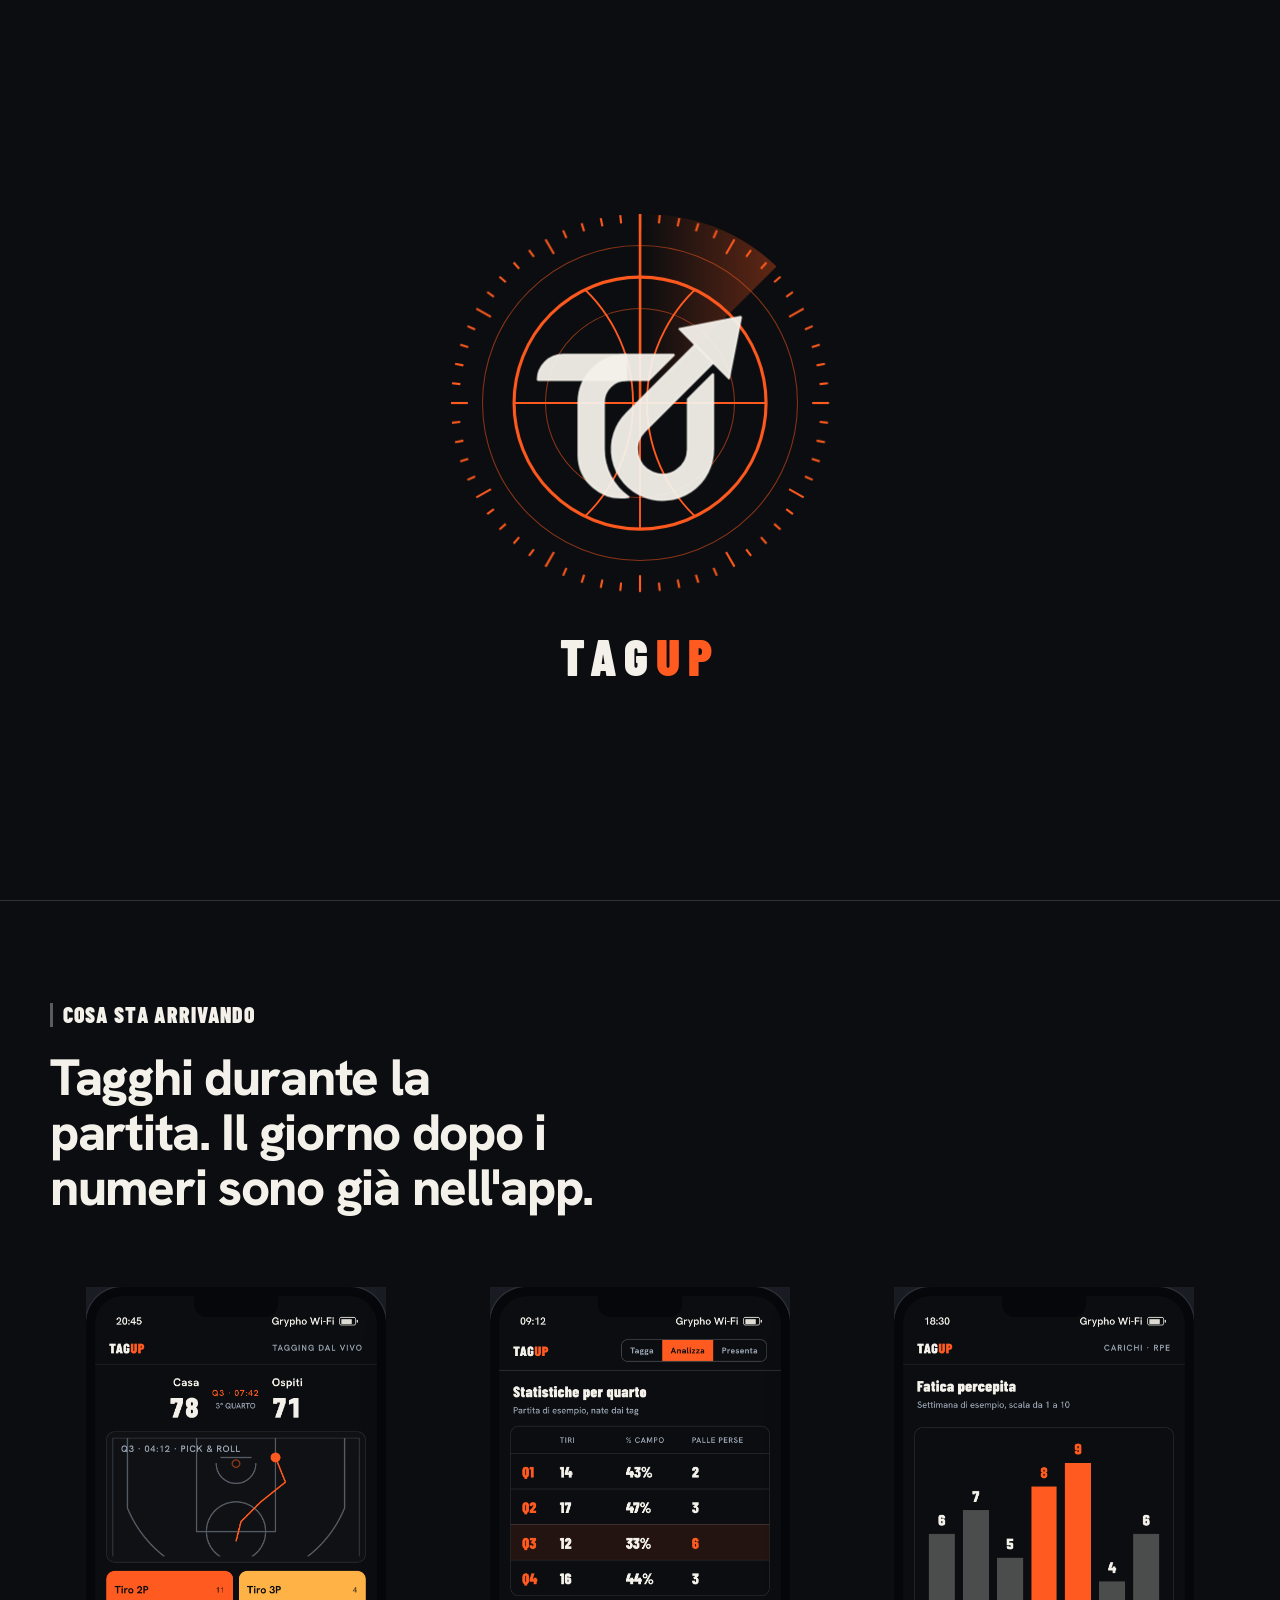
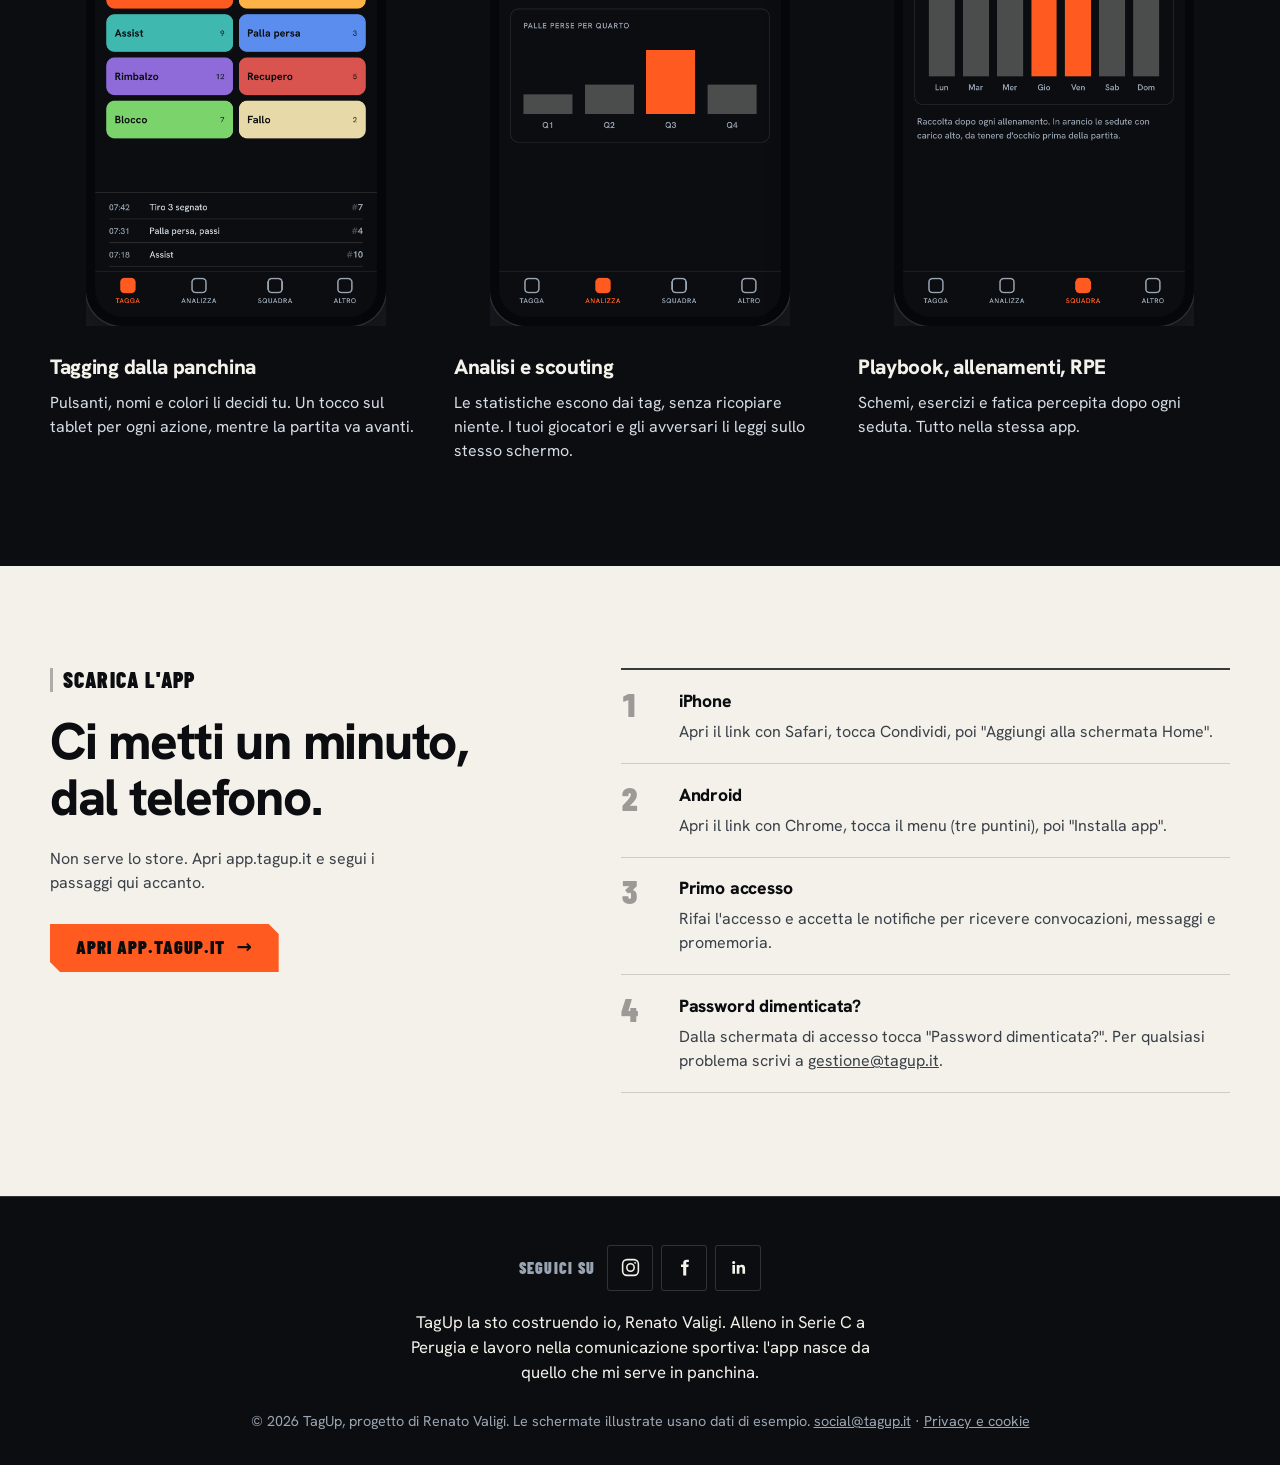
==== commit d4f7d690: "Sezione "Cosa sta arrivando": schermate app in formato telefono Sostituiti i widget disegnati con tr" ====
--- a/index.html
+++ b/index.html
@@ -216,6 +216,18 @@
 /* chi c'è dietro */
 .foot { padding: 3rem var(--pad) 2rem; }
 .foot .who { max-width: 52ch; margin: 0 auto 1.6rem; color: var(--ink); font-size: 1.05rem; line-height: 1.5; text-wrap: pretty; }
+
+/* ===== schermate app in formato telefono (immagini reali con dati di esempio) ===== */
+.blocks { grid-template-columns: minmax(0,1fr); }
+.shot { margin: 0; display: flex; justify-content: center; }
+.shot img { width: 100%; max-width: 300px; height: auto; display: block; }
+@media (min-width: 760px) {
+  .blocks { grid-template-columns: repeat(3, minmax(0,1fr)); align-items: start; column-gap: 2rem; row-gap: 0; }
+  .b1, .b2, .b3 { grid-column: auto; }
+  .blk { align-items: stretch; }
+}
+.blk { text-align: left; }
+.blk h3 { margin-top: 1.1rem; }
 </style></head><body><a class="skip-l" href="#main">Vai ai contenuti</a><div id="tgjv" aria-hidden="true">
 <svg viewBox="0 0 400 400" aria-hidden="true"><defs><linearGradient id="rg3" x1="0" y1="0" x2="1" y2="0"><stop offset="0" stop-color="#ff5a1f" stop-opacity="0"/><stop offset="1" stop-color="#ff5a1f" stop-opacity=".35"/></linearGradient><clipPath id="rc3"><circle cx="200" cy="200" r="120"/></clipPath></defs><g class="hud"><circle class="rrg" cx="200" cy="200" r="150"/><circle class="rrg" cx="200" cy="200" r="90"/><line class="rtk" x1="364.0" y1="200.0" x2="380.0" y2="200.0" style="animation-delay:0.10s"/><line class="rtk" x1="371.1" y1="218.0" x2="379.0" y2="218.8" style="animation-delay:0.12s"/><line class="rtk" x1="368.2" y1="235.8" x2="376.1" y2="237.4" style="animation-delay:0.14s"/><line class="rtk" x1="363.6" y1="253.2" x2="371.2" y2="255.6" style="animation-delay:0.16s"/><line class="rtk" x1="357.1" y1="270.0" x2="364.4" y2="273.2" style="animation-delay:0.18s"/><line class="rtk" x1="342.0" y1="282.0" x2="355.9" y2="290.0" style="animation-delay:0.20s"/><line class="rtk" x1="339.2" y1="301.1" x2="345.6" y2="305.8" style="animation-delay:0.22s"/><line class="rtk" x1="327.8" y1="315.1" x2="333.8" y2="320.4" style="animation-delay:0.24s"/><line class="rtk" x1="315.1" y1="327.8" x2="320.4" y2="333.8" style="animation-delay:0.26s"/><line class="rtk" x1="301.1" y1="339.2" x2="305.8" y2="345.6" style="animation-delay:0.28s"/><line class="rtk" x1="282.0" y1="342.0" x2="290.0" y2="355.9" style="animation-delay:0.30s"/><line class="rtk" x1="270.0" y1="357.1" x2="273.2" y2="364.4" style="animation-delay:0.32s"/><line class="rtk" x1="253.2" y1="363.6" x2="255.6" y2="371.2" style="animation-delay:0.34s"/><line class="rtk" x1="235.8" y1="368.2" x2="237.4" y2="376.1" style="animation-delay:0.36s"/><line class="rtk" x1="218.0" y1="371.1" x2="218.8" y2="379.0" style="animation-delay:0.38s"/><line class="rtk" x1="200.0" y1="364.0" x2="200.0" y2="380.0" style="animation-delay:0.40s"/><line class="rtk" x1="182.0" y1="371.1" x2="181.2" y2="379.0" style="animation-delay:0.42s"/><line class="rtk" x1="164.2" y1="368.2" x2="162.6" y2="376.1" style="animation-delay:0.44s"/><line class="rtk" x1="146.8" y1="363.6" x2="144.4" y2="371.2" style="animation-delay:0.46s"/><line class="rtk" x1="130.0" y1="357.1" x2="126.8" y2="364.4" style="animation-delay:0.48s"/><line class="rtk" x1="118.0" y1="342.0" x2="110.0" y2="355.9" style="animation-delay:0.50s"/><line class="rtk" x1="98.9" y1="339.2" x2="94.2" y2="345.6" style="animation-delay:0.52s"/><line class="rtk" x1="84.9" y1="327.8" x2="79.6" y2="333.8" style="animation-delay:0.54s"/><line class="rtk" x1="72.2" y1="315.1" x2="66.2" y2="320.4" style="animation-delay:0.56s"/><line class="rtk" x1="60.8" y1="301.1" x2="54.4" y2="305.8" style="animation-delay:0.58s"/><line class="rtk" x1="58.0" y1="282.0" x2="44.1" y2="290.0" style="animation-delay:0.60s"/><line class="rtk" x1="42.9" y1="270.0" x2="35.6" y2="273.2" style="animation-delay:0.62s"/><line class="rtk" x1="36.4" y1="253.2" x2="28.8" y2="255.6" style="animation-delay:0.64s"/><line class="rtk" x1="31.8" y1="235.8" x2="23.9" y2="237.4" style="animation-delay:0.66s"/><line class="rtk" x1="28.9" y1="218.0" x2="21.0" y2="218.8" style="animation-delay:0.68s"/><line class="rtk" x1="36.0" y1="200.0" x2="20.0" y2="200.0" style="animation-delay:0.70s"/><line class="rtk" x1="28.9" y1="182.0" x2="21.0" y2="181.2" style="animation-delay:0.72s"/><line class="rtk" x1="31.8" y1="164.2" x2="23.9" y2="162.6" style="animation-delay:0.74s"/><line class="rtk" x1="36.4" y1="146.8" x2="28.8" y2="144.4" style="animation-delay:0.76s"/><line class="rtk" x1="42.9" y1="130.0" x2="35.6" y2="126.8" style="animation-delay:0.78s"/><line class="rtk" x1="58.0" y1="118.0" x2="44.1" y2="110.0" style="animation-delay:0.80s"/><line class="rtk" x1="60.8" y1="98.9" x2="54.4" y2="94.2" style="animation-delay:0.82s"/><line class="rtk" x1="72.2" y1="84.9" x2="66.2" y2="79.6" style="animation-delay:0.84s"/><line class="rtk" x1="84.9" y1="72.2" x2="79.6" y2="66.2" style="animation-delay:0.86s"/><line class="rtk" x1="98.9" y1="60.8" x2="94.2" y2="54.4" style="animation-delay:0.88s"/><line class="rtk" x1="118.0" y1="58.0" x2="110.0" y2="44.1" style="animation-delay:0.90s"/><line class="rtk" x1="130.0" y1="42.9" x2="126.8" y2="35.6" style="animation-delay:0.92s"/><line class="rtk" x1="146.8" y1="36.4" x2="144.4" y2="28.8" style="animation-delay:0.94s"/><line class="rtk" x1="164.2" y1="31.8" x2="162.6" y2="23.9" style="animation-delay:0.96s"/><line class="rtk" x1="182.0" y1="28.9" x2="181.2" y2="21.0" style="animation-delay:0.98s"/><line class="rtk" x1="200.0" y1="36.0" x2="200.0" y2="20.0" style="animation-delay:1.00s"/><line class="rtk" x1="218.0" y1="28.9" x2="218.8" y2="21.0" style="animation-delay:1.02s"/><line class="rtk" x1="235.8" y1="31.8" x2="237.4" y2="23.9" style="animation-delay:1.04s"/><line class="rtk" x1="253.2" y1="36.4" x2="255.6" y2="28.8" style="animation-delay:1.06s"/><line class="rtk" x1="270.0" y1="42.9" x2="273.2" y2="35.6" style="animation-delay:1.08s"/><line class="rtk" x1="282.0" y1="58.0" x2="290.0" y2="44.1" style="animation-delay:1.10s"/><line class="rtk" x1="301.1" y1="60.8" x2="305.8" y2="54.4" style="animation-delay:1.12s"/><line class="rtk" x1="315.1" y1="72.2" x2="320.4" y2="66.2" style="animation-delay:1.14s"/><line class="rtk" x1="327.8" y1="84.9" x2="333.8" y2="79.6" style="animation-delay:1.16s"/><line class="rtk" x1="339.2" y1="98.9" x2="345.6" y2="94.2" style="animation-delay:1.18s"/><line class="rtk" x1="342.0" y1="118.0" x2="355.9" y2="110.0" style="animation-delay:1.20s"/><line class="rtk" x1="357.1" y1="130.0" x2="364.4" y2="126.8" style="animation-delay:1.22s"/><line class="rtk" x1="363.6" y1="146.8" x2="371.2" y2="144.4" style="animation-delay:1.24s"/><line class="rtk" x1="368.2" y1="164.2" x2="376.1" y2="162.6" style="animation-delay:1.26s"/><line class="rtk" x1="371.1" y1="182.0" x2="379.0" y2="181.2" style="animation-delay:1.28s"/><g class="rsw"><path d="M200 200L200 20A180 180 0 0 1 330 70Z" fill="url(#rg3)"/><line x1="200" y1="200" x2="200" y2="20" stroke="#ff5a1f" stroke-width="2.5"/></g><circle class="rbl" cx="200" cy="200" r="120"/><g clip-path="url(#rc3)"><path class="rsm" d="M200 70V330M70 200H330M136 82A150 150 0 0 1 136 318M264 82A150 150 0 0 0 264 318"/></g></g><g transform="translate(200 204) scale(.42) translate(-295 -410)"><path class="lp" pathLength="1" d="M62.80 348.6A58 58 0 0 1 120.80 290.6H263.80V348.6Z"/><path class="lp" pathLength="1" d="M373.03 290.6H263.80A108.5 108.5 0 0 0 155.30 399.10V517.5A97.51 97.51 0 0 0 269.32 613.60A132.70 132.70 0 0 1 213.30 505.30V399.10A50.5 50.5 0 0 1 263.80 348.6H315.03Z"/><path class="lp" pathLength="1" d="M461.20 333.81V505.3A115.2 115.2 0 1 1 264.54 423.84L420.07 268.31L461.01 309.25L305.48 464.78A57.3 57.3 0 1 0 403.30 505.30V391.71Z"/><path class="lp" pathLength="1" d="M524.64 204.68L496.97 345.21L440.54 288.78L384.11 232.35Z"/></g></svg>
 <div class="tgjv-nm">Tag<b>Up</b></div>
@@ -308,7 +320,7 @@
 <div class="bar"><button class="pp" id="pp" type="button" aria-label="Metti in pausa"></button><div class="segs" role="group" aria-label="Scene"><button type="button" aria-label="Scena 1, dato grezzo"></button><button type="button" aria-label="Scena 2, struttura"></button><button type="button" aria-label="Scena 3, lettura"></button><button type="button" aria-label="Scena 4, evoluzione"></button><button type="button" aria-label="Scena 5, decisione"></button></div></div></div>
 </section>
 <section class="next" id="cosa"><div class="wrap"><h2 class="ct">Cosa sta arrivando</h2><p class="big">Tagghi durante la partita. Il giorno dopo i numeri sono già nell'app.</p>
-<div class="blocks"><article class="blk b1"><figure class="scr s1" aria-hidden="true"><div class="scr__h"><span class="scr__t">Tagging live</span><span class="chip">Q3 07:42</span></div><div class="score"><div><small>Casa</small><span class="dgs "><span class="dg"><svg viewBox="0 0 40 70" aria-hidden="true"><polygon class="s on" points="5,0 35,0 31,6 9,6"/><polygon class="s" points="0,4 6,10 6,32 2.5,35 0,32"/><polygon class="s on" points="40,4 40,32 37.5,35 34,32 34,10"/><polygon class="s" points="5,35 9,31 31,31 35,35 31,39 9,39"/><polygon class="s" points="0,38 2.5,35 6,38 6,60 0,66"/><polygon class="s on" points="37.5,35 40,38 40,66 34,60 34,38"/><polygon class="s" points="5,70 9,64 31,64 35,70"/></svg></span><span class="dg"><svg viewBox="0 0 40 70" aria-hidden="true"><polygon class="s on" points="5,0 35,0 31,6 9,6"/><polygon class="s on" points="0,4 6,10 6,32 2.5,35 0,32"/><polygon class="s on" points="40,4 40,32 37.5,35 34,32 34,10"/><polygon class="s on" points="5,35 9,31 31,31 35,35 31,39 9,39"/><polygon class="s on" points="0,38 2.5,35 6,38 6,60 0,66"/><polygon class="s on" points="37.5,35 40,38 40,66 34,60 34,38"/><polygon class="s on" points="5,70 9,64 31,64 35,70"/></svg></span></span></div><em>vs</em><div><small>Ospiti</small><span class="dgs lose"><span class="dg"><svg viewBox="0 0 40 70" aria-hidden="true"><polygon class="s on" points="5,0 35,0 31,6 9,6"/><polygon class="s" points="0,4 6,10 6,32 2.5,35 0,32"/><polygon class="s on" points="40,4 40,32 37.5,35 34,32 34,10"/><polygon class="s" points="5,35 9,31 31,31 35,35 31,39 9,39"/><polygon class="s" points="0,38 2.5,35 6,38 6,60 0,66"/><polygon class="s on" points="37.5,35 40,38 40,66 34,60 34,38"/><polygon class="s" points="5,70 9,64 31,64 35,70"/></svg></span><span class="dg"><svg viewBox="0 0 40 70" aria-hidden="true"><polygon class="s" points="5,0 35,0 31,6 9,6"/><polygon class="s" points="0,4 6,10 6,32 2.5,35 0,32"/><polygon class="s on" points="40,4 40,32 37.5,35 34,32 34,10"/><polygon class="s" points="5,35 9,31 31,31 35,35 31,39 9,39"/><polygon class="s" points="0,38 2.5,35 6,38 6,60 0,66"/><polygon class="s on" points="37.5,35 40,38 40,66 34,60 34,38"/><polygon class="s" points="5,70 9,64 31,64 35,70"/></svg></span></span></div></div><div class="pad"><span class="tg"><b>Tiro 2</b><i>11</i></span><span class="tg on"><b>Tiro 3</b><i>4</i></span><span class="tg"><b>Libero</b><i>6</i></span><span class="tg"><b>Assist</b><i>9</i></span><span class="tg"><b>Rimbalzo</b><i>12</i></span><span class="tg"><b>Palla persa</b><i>3</i></span><span class="tg"><b>Recupero</b><i>5</i></span><span class="tg"><b>Fallo</b><i>7</i></span></div><ul class="ev"><li><time>07:42</time><span>Tiro 3 segnato</span><b class="jn">7</b></li><li><time>07:31</time><span>Palla persa, passi</span><b class="jn">4</b></li><li><time>07:18</time><span>Assist</span><b class="jn">10</b></li><li><time>06:55</time><span>Rimbalzo difensivo</span><b class="jn">7</b></li><li><time>06:40</time><span>Fallo in attacco</span><b class="jn">9</b></li><li><time>06:12</time><span>Tiro 2 sbagliato</span><b class="jn">7</b></li></ul></figure><h3>Tagging dalla panchina</h3><p>Pulsanti, nomi e colori li decidi tu. Un tocco sul tablet per ogni azione, mentre la partita va avanti.</p></article><article class="blk b2"><figure class="scr s2" aria-hidden="true"><div class="scr__h"><span class="scr__t">Plus/minus</span></div><div class="scr__d"><span class="dgs "><span class="dg"><svg viewBox="0 0 40 70" aria-hidden="true"><rect class="s on" x="8" y="32" width="24" height="6"/><rect class="s on" x="17" y="23" width="6" height="24"/></svg></span><span class="dg"><svg viewBox="0 0 40 70" aria-hidden="true"><polygon class="s" points="5,0 35,0 31,6 9,6"/><polygon class="s" points="0,4 6,10 6,32 2.5,35 0,32"/><polygon class="s on" points="40,4 40,32 37.5,35 34,32 34,10"/><polygon class="s" points="5,35 9,31 31,31 35,35 31,39 9,39"/><polygon class="s" points="0,38 2.5,35 6,38 6,60 0,66"/><polygon class="s on" points="37.5,35 40,38 40,66 34,60 34,38"/><polygon class="s" points="5,70 9,64 31,64 35,70"/></svg></span><span class="dg"><svg viewBox="0 0 40 70" aria-hidden="true"><polygon class="s on" points="5,0 35,0 31,6 9,6"/><polygon class="s" points="0,4 6,10 6,32 2.5,35 0,32"/><polygon class="s on" points="40,4 40,32 37.5,35 34,32 34,10"/><polygon class="s" points="5,35 9,31 31,31 35,35 31,39 9,39"/><polygon class="s" points="0,38 2.5,35 6,38 6,60 0,66"/><polygon class="s on" points="37.5,35 40,38 40,66 34,60 34,38"/><polygon class="s" points="5,70 9,64 31,64 35,70"/></svg></span></span><small>punti nei minuti in campo</small></div><div class="pm"><span>Assist</span><span class="sb"><i class="on"></i><i class="on"></i><i class="on"></i><i class="on"></i><i class="on"></i><i class="on"></i><i class="on"></i><i class="on"></i><i class="on"></i><i class=""></i><i class=""></i><i class=""></i></span><b>24</b></div><div class="pm"><span>Recuperate</span><span class="sb"><i class="on"></i><i class="on"></i><i class="on"></i><i class="on"></i><i class="on"></i><i class=""></i><i class=""></i><i class=""></i><i class=""></i><i class=""></i><i class=""></i><i class=""></i></span><b>11</b></div><div class="pm"><span>Palle perse</span><span class="sb"><i class="on"></i><i class="on"></i><i class="on"></i><i class=""></i><i class=""></i><i class=""></i><i class=""></i><i class=""></i><i class=""></i><i class=""></i><i class=""></i><i class=""></i></span><b>8</b></div></figure><h3>Analisi e scouting</h3><p>Le statistiche escono dai tag, senza ricopiare niente. I tuoi giocatori e gli avversari li leggi sullo stesso schermo.</p></article><article class="blk b3"><figure class="scr s3" aria-hidden="true"><div class="scr__h"><span class="scr__t">RPE giocatori</span></div><div class="scr__d"><span class="dgs"><span class="dg"><svg viewBox="0 0 40 70" aria-hidden="true"><polygon class="s on" points="5,0 35,0 31,6 9,6"/><polygon class="s on" points="0,4 6,10 6,32 2.5,35 0,32"/><polygon class="s" points="40,4 40,32 37.5,35 34,32 34,10"/><polygon class="s on" points="5,35 9,31 31,31 35,35 31,39 9,39"/><polygon class="s on" points="0,38 2.5,35 6,38 6,60 0,66"/><polygon class="s on" points="37.5,35 40,38 40,66 34,60 34,38"/><polygon class="s on" points="5,70 9,64 31,64 35,70"/></svg></span><span class="pt"></span><span class="dg"><svg viewBox="0 0 40 70" aria-hidden="true"><polygon class="s on" points="5,0 35,0 31,6 9,6"/><polygon class="s on" points="0,4 6,10 6,32 2.5,35 0,32"/><polygon class="s on" points="40,4 40,32 37.5,35 34,32 34,10"/><polygon class="s on" points="5,35 9,31 31,31 35,35 31,39 9,39"/><polygon class="s on" points="0,38 2.5,35 6,38 6,60 0,66"/><polygon class="s on" points="37.5,35 40,38 40,66 34,60 34,38"/><polygon class="s on" points="5,70 9,64 31,64 35,70"/></svg></span></span><small>fatica media percepita</small></div><span class="eqw"><span class="eqc"><i class="on"></i><i class="on"></i><i class="on"></i><i class="on"></i><i class="on"></i><i class="on"></i><i class=""></i><i class=""></i><i class=""></i><i class=""></i></span><span class="eqc"><i class="on"></i><i class="on"></i><i class="on"></i><i class="on"></i><i class="on"></i><i class="on"></i><i class="on"></i><i class=""></i><i class=""></i><i class=""></i></span><span class="eqc"><i class="on"></i><i class="on"></i><i class="on"></i><i class="on"></i><i class="on"></i><i class=""></i><i class=""></i><i class=""></i><i class=""></i><i class=""></i></span><span class="eqc hot"><i class="on"></i><i class="on"></i><i class="on"></i><i class="on"></i><i class="on"></i><i class="on"></i><i class="on"></i><i class="on"></i><i class=""></i><i class=""></i></span><span class="eqc"><i class="on"></i><i class="on"></i><i class="on"></i><i class="on"></i><i class="on"></i><i class="on"></i><i class="on"></i><i class=""></i><i class=""></i><i class=""></i></span><span class="eqc"><i class="on"></i><i class="on"></i><i class="on"></i><i class="on"></i><i class="on"></i><i class="on"></i><i class=""></i><i class=""></i><i class=""></i><i class=""></i></span><span class="eqc hot"><i class="on"></i><i class="on"></i><i class="on"></i><i class="on"></i><i class="on"></i><i class="on"></i><i class="on"></i><i class="on"></i><i class="on"></i><i class=""></i></span><span class="eqc"><i class="on"></i><i class="on"></i><i class="on"></i><i class="on"></i><i class="on"></i><i class="on"></i><i class="on"></i><i class=""></i><i class=""></i><i class=""></i></span><span class="eqc"><i class="on"></i><i class="on"></i><i class="on"></i><i class="on"></i><i class="on"></i><i class="on"></i><i class=""></i><i class=""></i><i class=""></i><i class=""></i></span><span class="eqc hot"><i class="on"></i><i class="on"></i><i class="on"></i><i class="on"></i><i class="on"></i><i class="on"></i><i class="on"></i><i class="on"></i><i class=""></i><i class=""></i></span></span></figure><h3>Playbook, allenamenti, RPE</h3><p>Schemi, esercizi e fatica percepita dopo ogni seduta. Tutto nella stessa app.</p></article></div></div></section>
+<div class="blocks"><article class="blk b1"><figure class="shot"><img src="assets/img/app-tag.png" width="430" height="916" loading="lazy" decoding="async" alt="Schermata TagUp, tagging dal vivo con dati di esempio"></figure><h3>Tagging dalla panchina</h3><p>Pulsanti, nomi e colori li decidi tu. Un tocco sul tablet per ogni azione, mentre la partita va avanti.</p></article><article class="blk b2"><figure class="shot"><img src="assets/img/app-stats.png" width="430" height="916" loading="lazy" decoding="async" alt="Schermata TagUp, analisi per quarto con dati di esempio"></figure><h3>Analisi e scouting</h3><p>Le statistiche escono dai tag, senza ricopiare niente. I tuoi giocatori e gli avversari li leggi sullo stesso schermo.</p></article><article class="blk b3"><figure class="shot"><img src="assets/img/app-rpe.png" width="430" height="916" loading="lazy" decoding="async" alt="Schermata TagUp, fatica percepita della settimana con dati di esempio"></figure><h3>Playbook, allenamenti, RPE</h3><p>Schemi, esercizi e fatica percepita dopo ogni seduta. Tutto nella stessa app.</p></article></div></div></section>
 <section class="app" id="app"><div class="wrap app__in"><div class="app__t"><h2 class="ct">Scarica l'app</h2><p class="big">Ci metti un minuto, dal telefono.</p><p class="app__p">Non serve lo store. Apri app.tagup.it e segui i passaggi qui accanto.</p><a class="cta app__cta" href="https://app.tagup.it" target="_blank" rel="noopener">Apri app.tagup.it</a></div>
 <ol class="steps"><li><b>iPhone</b><span>Apri il link con Safari, tocca Condividi, poi "Aggiungi alla schermata Home".</span></li><li><b>Android</b><span>Apri il link con Chrome, tocca il menu (tre puntini), poi "Installa app".</span></li><li><b>Primo accesso</b><span>Rifai l'accesso e accetta le notifiche per ricevere convocazioni, messaggi e promemoria.</span></li><li><b>Password dimenticata?</b><span>Dalla schermata di accesso tocca "Password dimenticata?". Per qualsiasi problema scrivi a <a href="mailto:gestione@tagup.it">gestione@tagup.it</a>.</span></li></ol></div></section></main>
 <footer class="foot"><div class="soc soc--f"><span class="soc__t">Seguici su</span><ul class="soc__l"><li><a href="https://www.instagram.com/tagup_sportsintelligence" target="_blank" rel="noopener noreferrer" aria-label="Instagram di TagUp (si apre in una nuova scheda)"><svg viewBox="0 0 24 24" fill="none" stroke="currentColor" stroke-width="1.8" aria-hidden="true"><rect x="3" y="3" width="18" height="18" rx="5"/><circle cx="12" cy="12" r="4.2"/><circle cx="17.3" cy="6.7" r="1.1" fill="currentColor" stroke="none"/></svg></a></li><li><a href="https://www.facebook.com/share/19NBTanJYv/" target="_blank" rel="noopener noreferrer" aria-label="Facebook di TagUp (si apre in una nuova scheda)"><svg viewBox="0 0 24 24" fill="currentColor" aria-hidden="true"><path d="M14 8.5V7c0-.8.2-1.2 1.3-1.2H17V3h-2.6c-2.8 0-3.9 1.6-3.9 3.8v1.7H8v3h2.5V21H14v-9.5h2.4l.4-3z"/></svg></a></li><li><a href="https://www.linkedin.com/company/145360986/" target="_blank" rel="noopener noreferrer" aria-label="LinkedIn di TagUp (si apre in una nuova scheda)"><svg viewBox="0 0 24 24" fill="currentColor" aria-hidden="true"><path d="M5 9h3v10H5zM6.5 4.5a1.8 1.8 0 110 3.6 1.8 1.8 0 010-3.6zM10 9h2.9v1.4c.5-.9 1.6-1.6 3.1-1.6 3 0 3.5 2 3.5 4.5V19h-3v-5c0-1.2 0-2.7-1.7-2.7S13 12.5 13 13.9V19h-3z"/></svg></a></li></ul></div><p class="who">TagUp la sto costruendo io, Renato Valigi. Alleno in Serie C a Perugia e lavoro nella comunicazione sportiva: l'app nasce da quello che mi serve in panchina.</p><p>&copy; 2026 TagUp, progetto di Renato Valigi. Le schermate illustrate usano dati di esempio. <a href="mailto:social@tagup.it">social@tagup.it</a> &middot; <a href="privacy.html">Privacy e cookie</a></p></footer>
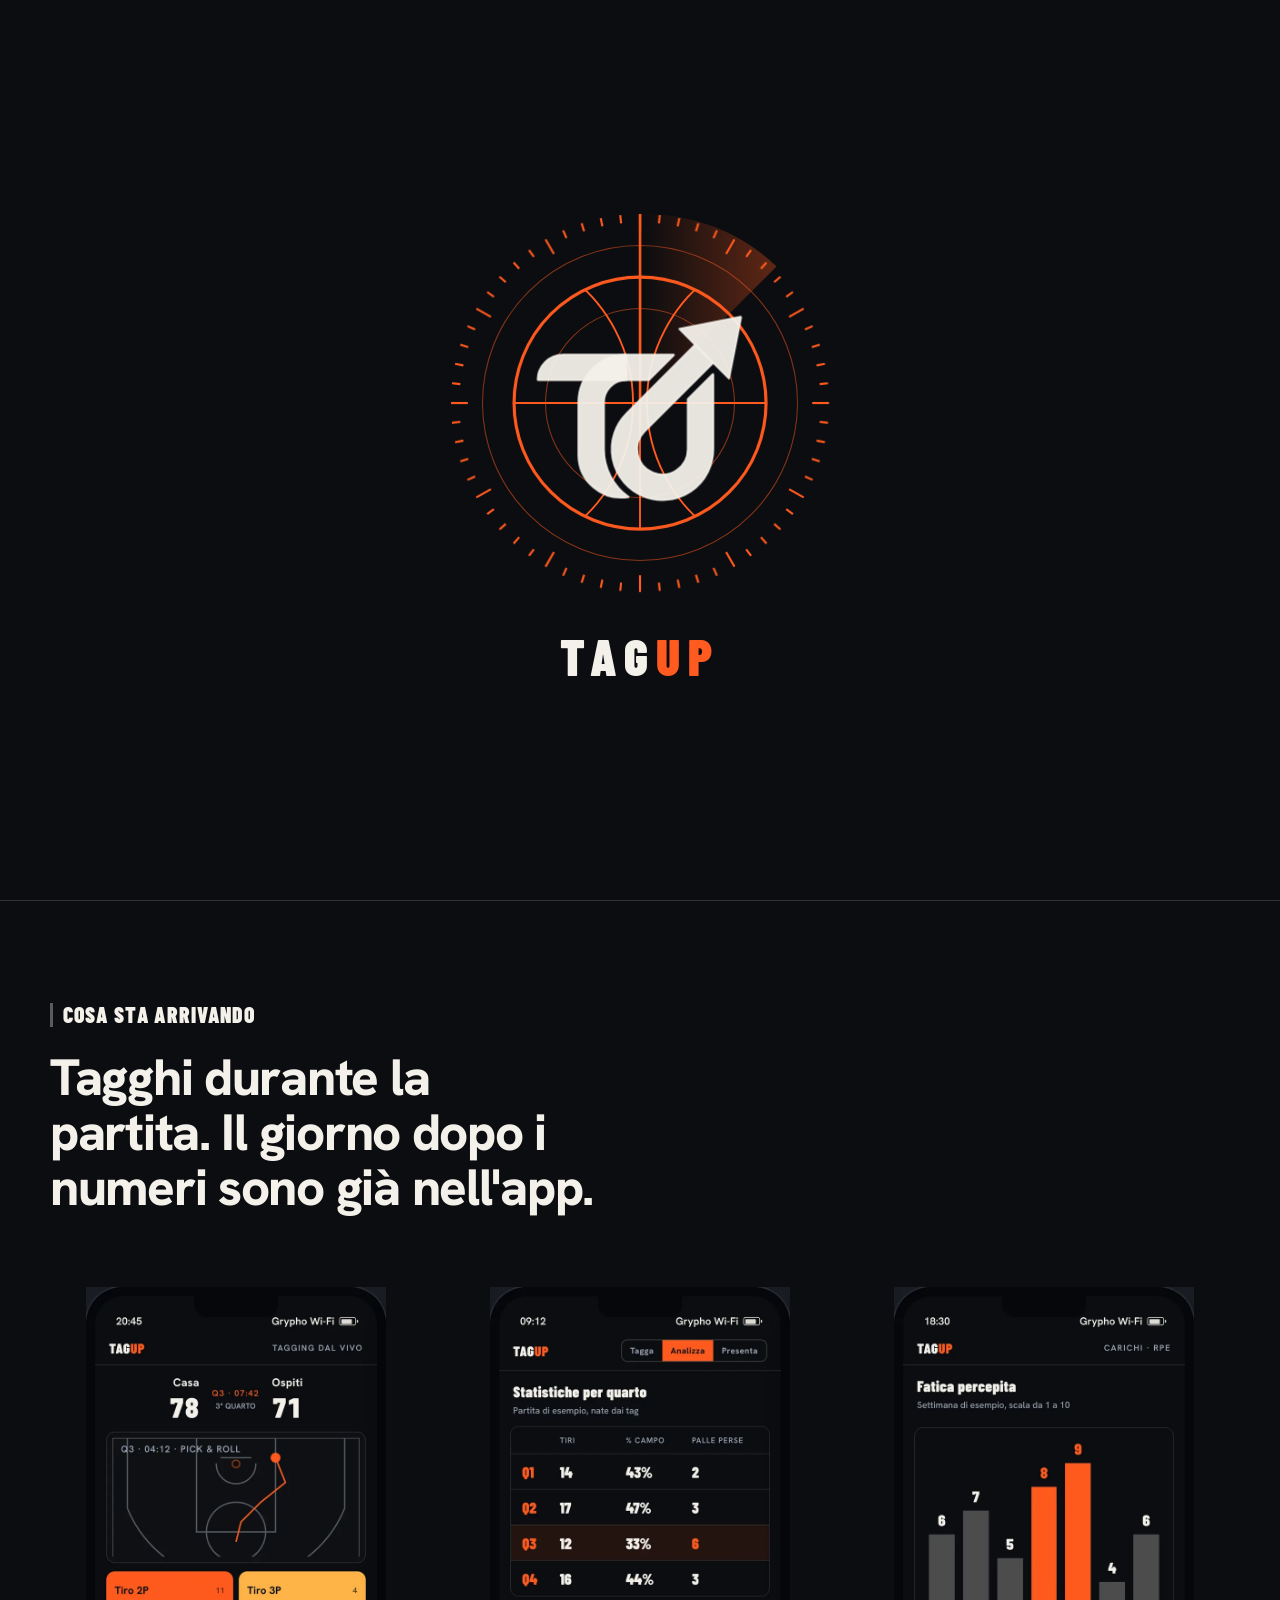
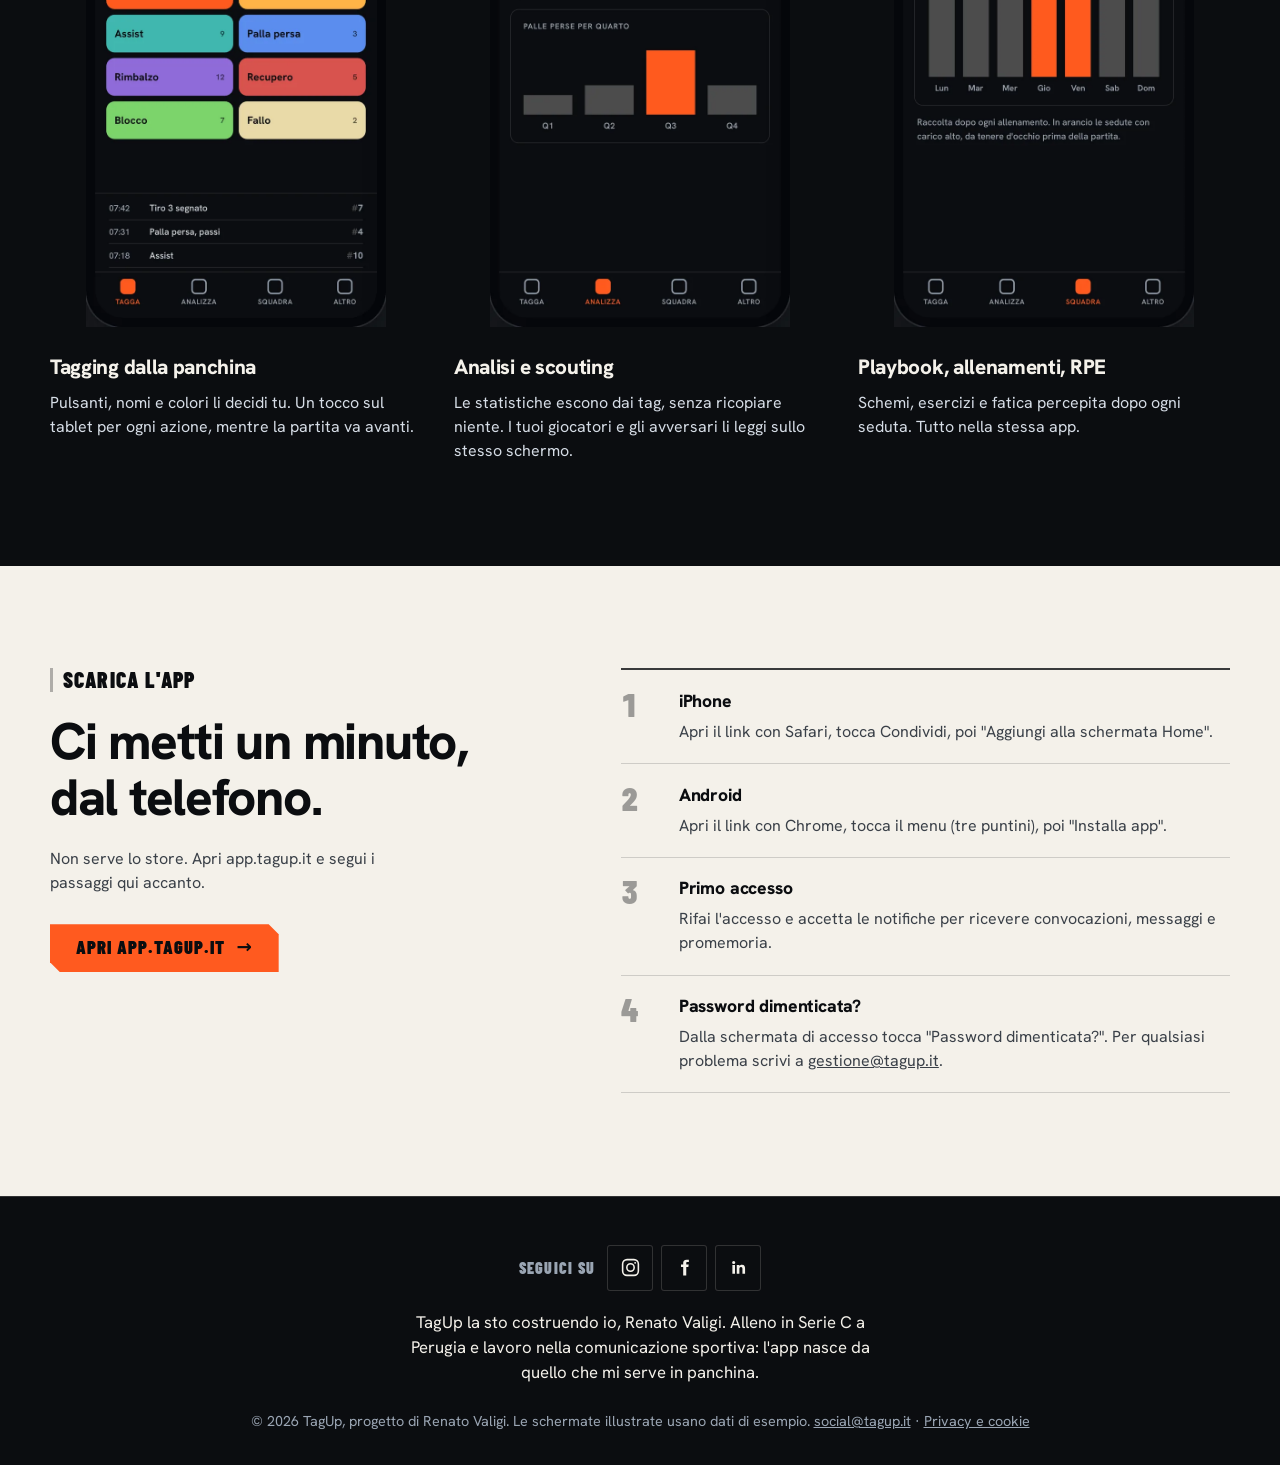
==== commit 25c0b023: "Immagini app in WebP e ridimensionate: 353 KB -> 75 KB Gli screenshot dell'app erano PNG da 1075px (" ====
--- a/index.html
+++ b/index.html
@@ -320,7 +320,7 @@
 <div class="bar"><button class="pp" id="pp" type="button" aria-label="Metti in pausa"></button><div class="segs" role="group" aria-label="Scene"><button type="button" aria-label="Scena 1, dato grezzo"></button><button type="button" aria-label="Scena 2, struttura"></button><button type="button" aria-label="Scena 3, lettura"></button><button type="button" aria-label="Scena 4, evoluzione"></button><button type="button" aria-label="Scena 5, decisione"></button></div></div></div>
 </section>
 <section class="next" id="cosa"><div class="wrap"><h2 class="ct">Cosa sta arrivando</h2><p class="big">Tagghi durante la partita. Il giorno dopo i numeri sono già nell'app.</p>
-<div class="blocks"><article class="blk b1"><figure class="shot"><img src="assets/img/app-tag.png" width="430" height="916" loading="lazy" decoding="async" alt="Schermata TagUp, tagging dal vivo con dati di esempio"></figure><h3>Tagging dalla panchina</h3><p>Pulsanti, nomi e colori li decidi tu. Un tocco sul tablet per ogni azione, mentre la partita va avanti.</p></article><article class="blk b2"><figure class="shot"><img src="assets/img/app-stats.png" width="430" height="916" loading="lazy" decoding="async" alt="Schermata TagUp, analisi per quarto con dati di esempio"></figure><h3>Analisi e scouting</h3><p>Le statistiche escono dai tag, senza ricopiare niente. I tuoi giocatori e gli avversari li leggi sullo stesso schermo.</p></article><article class="blk b3"><figure class="shot"><img src="assets/img/app-rpe.png" width="430" height="916" loading="lazy" decoding="async" alt="Schermata TagUp, fatica percepita della settimana con dati di esempio"></figure><h3>Playbook, allenamenti, RPE</h3><p>Schemi, esercizi e fatica percepita dopo ogni seduta. Tutto nella stessa app.</p></article></div></div></section>
+<div class="blocks"><article class="blk b1"><figure class="shot"><img src="assets/img/app-tag.webp" width="430" height="916" loading="lazy" decoding="async" alt="Schermata TagUp, tagging dal vivo con dati di esempio"></figure><h3>Tagging dalla panchina</h3><p>Pulsanti, nomi e colori li decidi tu. Un tocco sul tablet per ogni azione, mentre la partita va avanti.</p></article><article class="blk b2"><figure class="shot"><img src="assets/img/app-stats.webp" width="430" height="916" loading="lazy" decoding="async" alt="Schermata TagUp, analisi per quarto con dati di esempio"></figure><h3>Analisi e scouting</h3><p>Le statistiche escono dai tag, senza ricopiare niente. I tuoi giocatori e gli avversari li leggi sullo stesso schermo.</p></article><article class="blk b3"><figure class="shot"><img src="assets/img/app-rpe.webp" width="430" height="916" loading="lazy" decoding="async" alt="Schermata TagUp, fatica percepita della settimana con dati di esempio"></figure><h3>Playbook, allenamenti, RPE</h3><p>Schemi, esercizi e fatica percepita dopo ogni seduta. Tutto nella stessa app.</p></article></div></div></section>
 <section class="app" id="app"><div class="wrap app__in"><div class="app__t"><h2 class="ct">Scarica l'app</h2><p class="big">Ci metti un minuto, dal telefono.</p><p class="app__p">Non serve lo store. Apri app.tagup.it e segui i passaggi qui accanto.</p><a class="cta app__cta" href="https://app.tagup.it" target="_blank" rel="noopener">Apri app.tagup.it</a></div>
 <ol class="steps"><li><b>iPhone</b><span>Apri il link con Safari, tocca Condividi, poi "Aggiungi alla schermata Home".</span></li><li><b>Android</b><span>Apri il link con Chrome, tocca il menu (tre puntini), poi "Installa app".</span></li><li><b>Primo accesso</b><span>Rifai l'accesso e accetta le notifiche per ricevere convocazioni, messaggi e promemoria.</span></li><li><b>Password dimenticata?</b><span>Dalla schermata di accesso tocca "Password dimenticata?". Per qualsiasi problema scrivi a <a href="mailto:gestione@tagup.it">gestione@tagup.it</a>.</span></li></ol></div></section></main>
 <footer class="foot"><div class="soc soc--f"><span class="soc__t">Seguici su</span><ul class="soc__l"><li><a href="https://www.instagram.com/tagup_sportsintelligence" target="_blank" rel="noopener noreferrer" aria-label="Instagram di TagUp (si apre in una nuova scheda)"><svg viewBox="0 0 24 24" fill="none" stroke="currentColor" stroke-width="1.8" aria-hidden="true"><rect x="3" y="3" width="18" height="18" rx="5"/><circle cx="12" cy="12" r="4.2"/><circle cx="17.3" cy="6.7" r="1.1" fill="currentColor" stroke="none"/></svg></a></li><li><a href="https://www.facebook.com/share/19NBTanJYv/" target="_blank" rel="noopener noreferrer" aria-label="Facebook di TagUp (si apre in una nuova scheda)"><svg viewBox="0 0 24 24" fill="currentColor" aria-hidden="true"><path d="M14 8.5V7c0-.8.2-1.2 1.3-1.2H17V3h-2.6c-2.8 0-3.9 1.6-3.9 3.8v1.7H8v3h2.5V21H14v-9.5h2.4l.4-3z"/></svg></a></li><li><a href="https://www.linkedin.com/company/145360986/" target="_blank" rel="noopener noreferrer" aria-label="LinkedIn di TagUp (si apre in una nuova scheda)"><svg viewBox="0 0 24 24" fill="currentColor" aria-hidden="true"><path d="M5 9h3v10H5zM6.5 4.5a1.8 1.8 0 110 3.6 1.8 1.8 0 010-3.6zM10 9h2.9v1.4c.5-.9 1.6-1.6 3.1-1.6 3 0 3.5 2 3.5 4.5V19h-3v-5c0-1.2 0-2.7-1.7-2.7S13 12.5 13 13.9V19h-3z"/></svg></a></li></ul></div><p class="who">TagUp la sto costruendo io, Renato Valigi. Alleno in Serie C a Perugia e lavoro nella comunicazione sportiva: l'app nasce da quello che mi serve in panchina.</p><p>&copy; 2026 TagUp, progetto di Renato Valigi. Le schermate illustrate usano dati di esempio. <a href="mailto:social@tagup.it">social@tagup.it</a> &middot; <a href="privacy.html">Privacy e cookie</a></p></footer>
